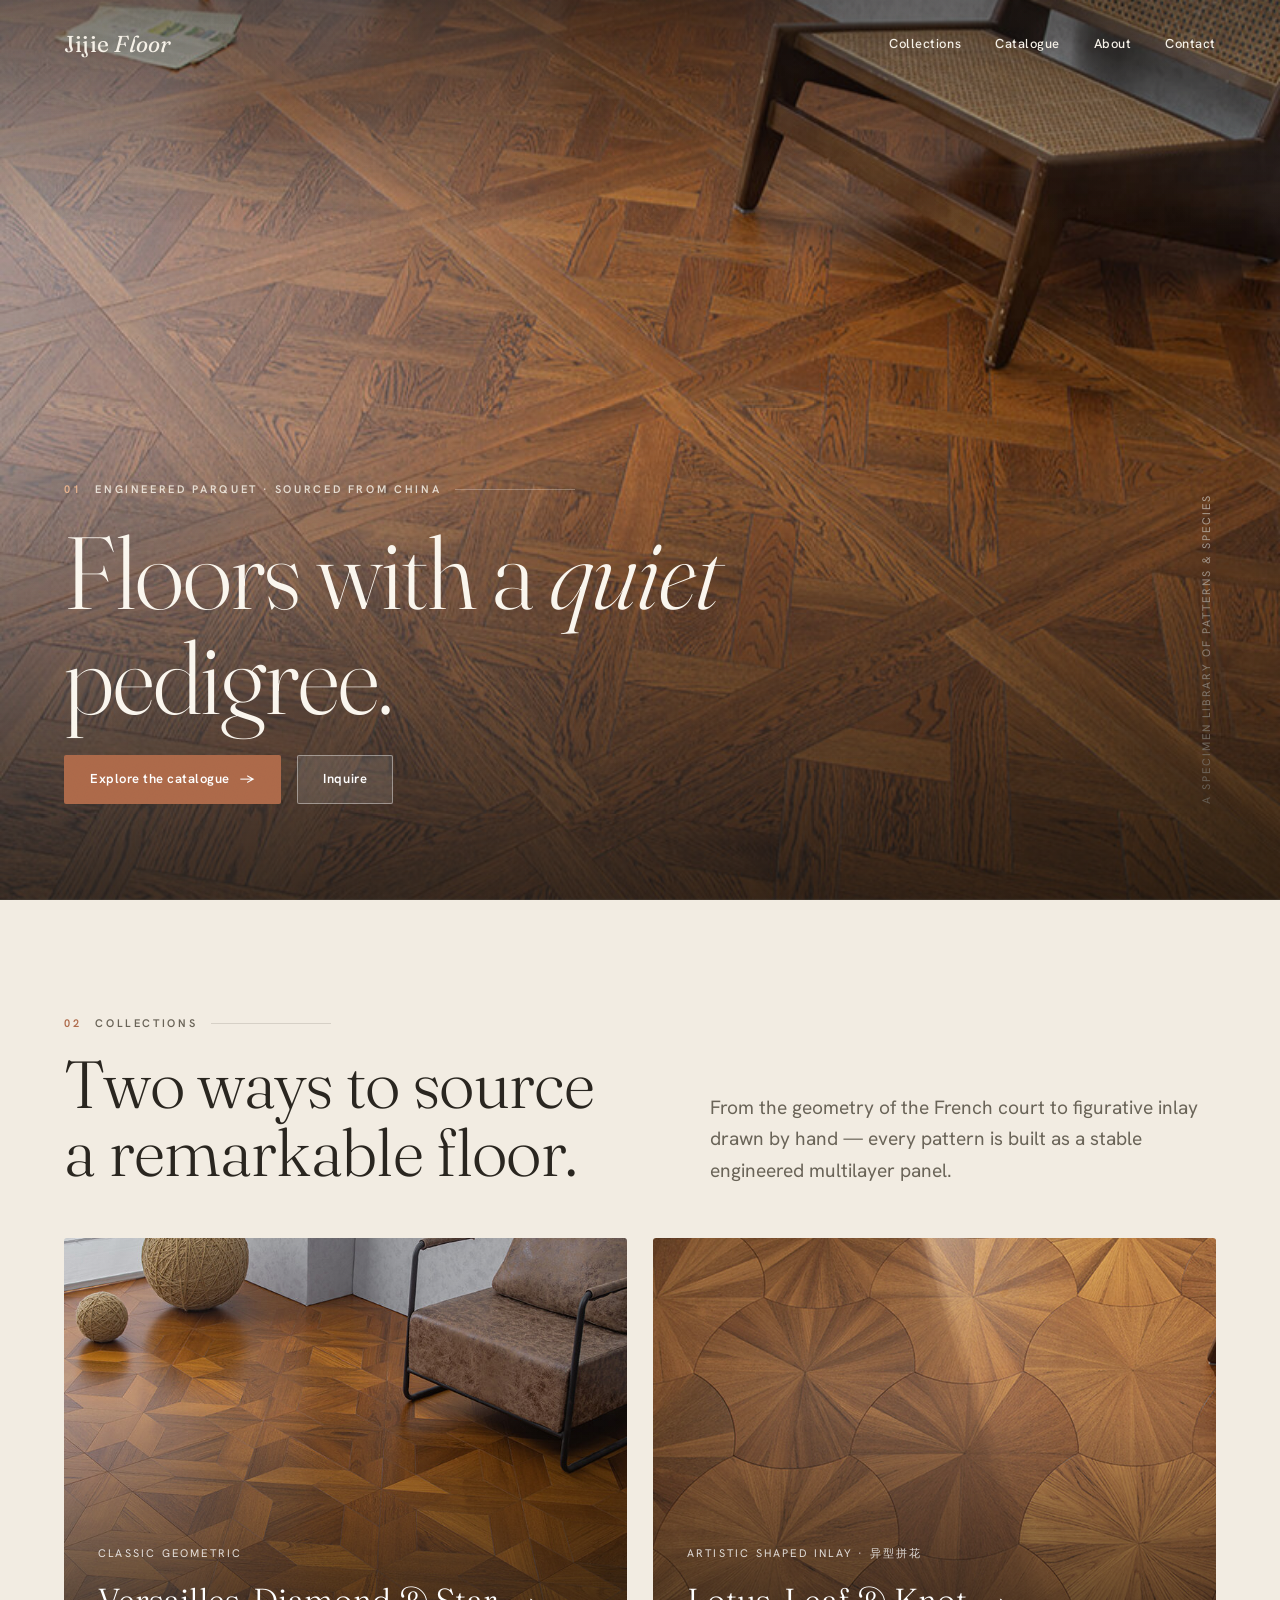
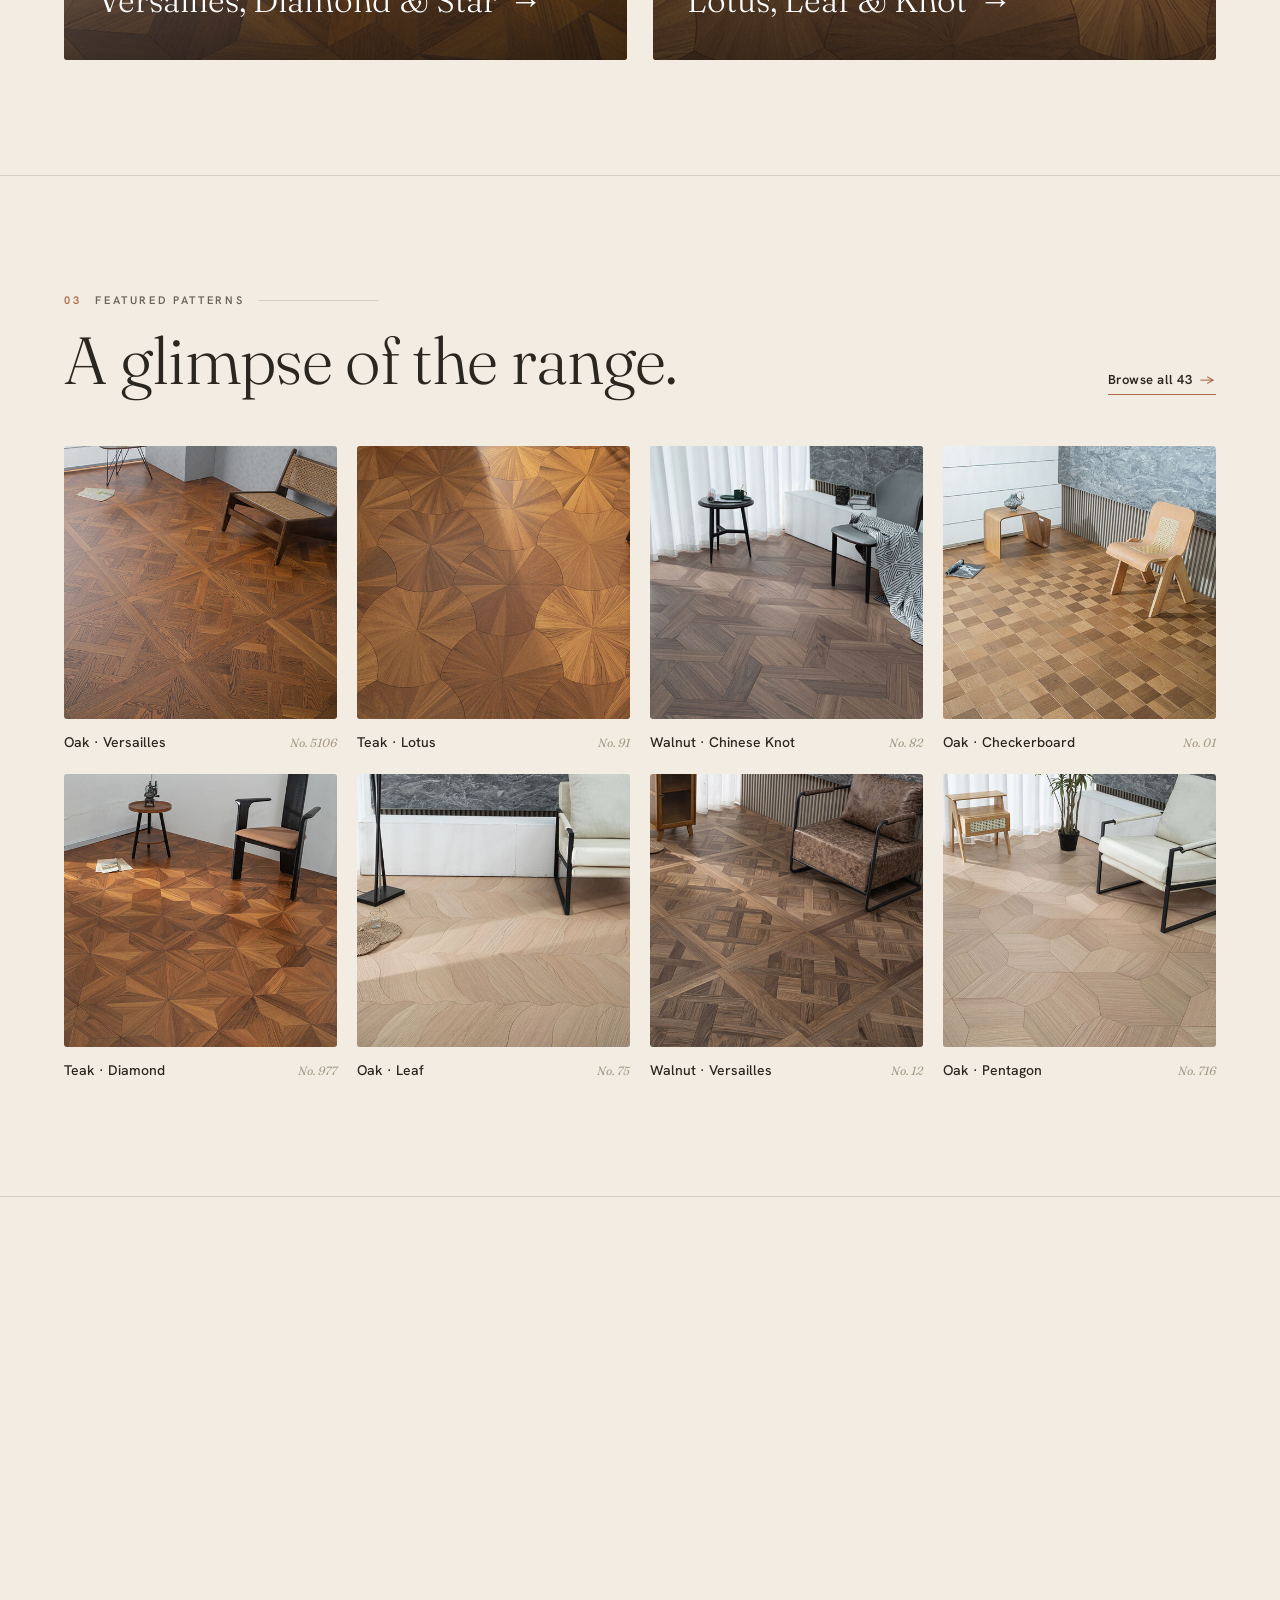
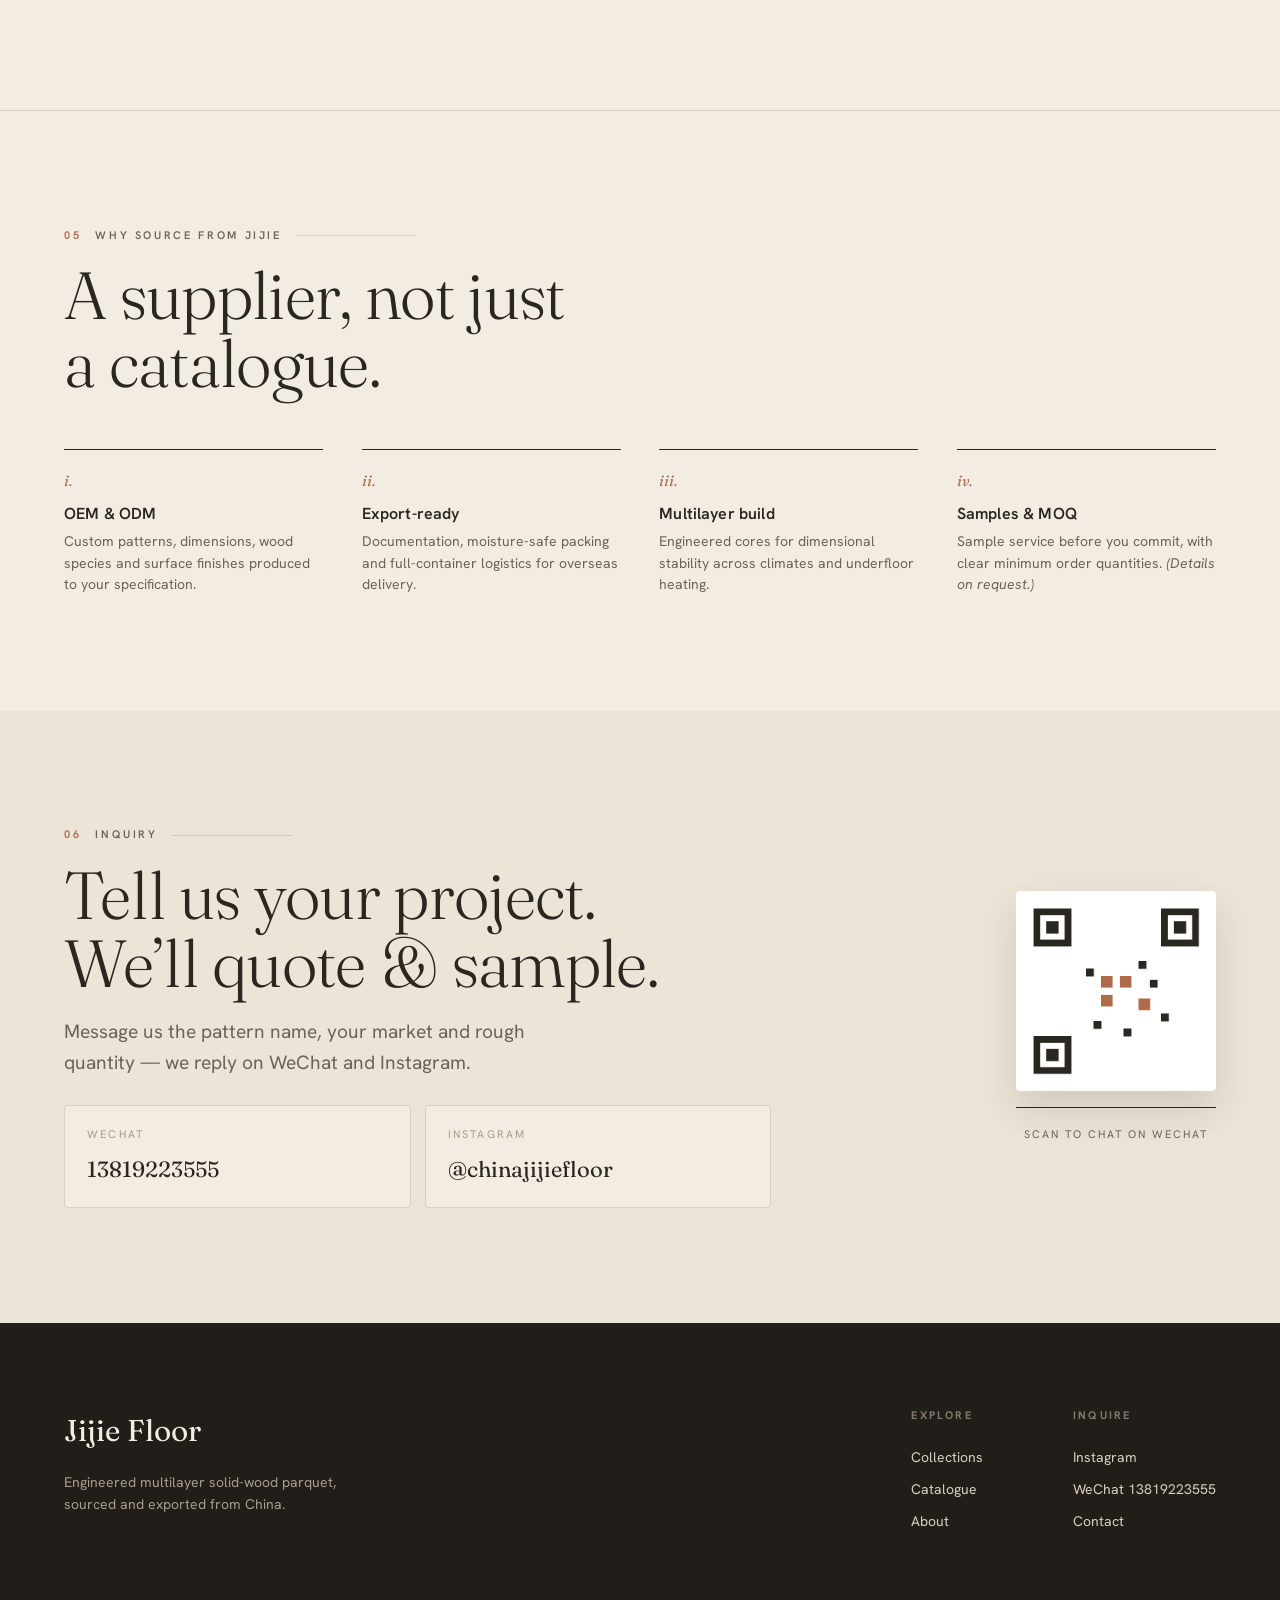
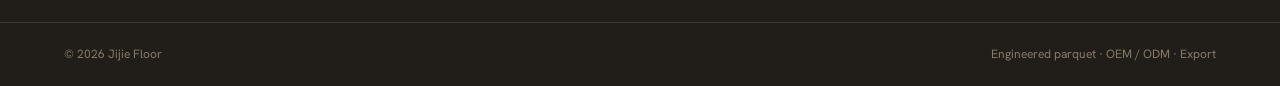
==== index.html @ 0fb3afa1 "Build Jijie Floor catalogue website Static multi-page site (Home, Collections, Catalogue, About, Con" ====
<!DOCTYPE html>
<html lang="en">
<head>
<meta charset="UTF-8">
<meta name="viewport" content="width=device-width, initial-scale=1">
<title>Jijie Floor — Engineered Parquet Flooring, Sourced from China</title>
<meta name="description" content="Jijie Floor supplies engineered multilayer solid-wood parquet flooring — Versailles, Princess Anne, Lotus, Chinese Knot and more — to importers, distributors and the design trade worldwide.">
<link rel="preconnect" href="https://fonts.googleapis.com">
<link rel="preconnect" href="https://fonts.gstatic.com" crossorigin>
<link href="https://fonts.googleapis.com/css2?family=Fraunces:ital,opsz,wght@0,9..144,300;0,9..144,400;0,9..144,500;1,9..144,300;1,9..144,400&family=Hanken+Grotesk:wght@300;400;500;600&display=swap" rel="stylesheet">
<link rel="stylesheet" href="assets/css/styles.css">
</head>
<body class="home">

<header class="site-head over-hero">
  <a class="wordmark" href="index.html">Jijie <b>Floor</b></a>
  <nav class="nav" aria-label="Primary">
    <a href="collections.html">Collections</a>
    <a href="catalogue.html">Catalogue</a>
    <a href="about.html">About</a>
    <a href="contact.html">Contact</a>
  </nav>
  <button class="nav-toggle" aria-label="Toggle menu"><span></span><span></span><span></span></button>
</header>

<!-- HERO -->
<section class="hero">
  <div class="hero__bg" style="background-image:url('assets/img/detail/oak-versailles-5106.jpg')"></div>
  <div class="hero__inner stagger">
    <p class="eyebrow"><span class="idx">01</span> Engineered Parquet · Sourced from China</p>
    <h1 class="d1">Floors with a&nbsp;<em>quiet</em> pedigree.</h1>
    <div class="hero__actions">
      <a class="btn" href="catalogue.html">Explore the catalogue <span class="arr">→</span></a>
      <a class="btn btn--light" href="contact.html">Inquire</a>
    </div>
  </div>
  <div class="hero__meta">A specimen library of patterns &amp; species</div>
</section>

<!-- 02 COLLECTIONS -->
<section class="section container" id="collections">
  <div class="section-head reveal">
    <div>
      <p class="eyebrow"><span class="idx">02</span> Collections</p>
      <h2 class="title d2">Two ways to source<br>a remarkable floor.</h2>
    </div>
    <p class="big lede">From the geometry of the French court to figurative inlay drawn by hand — every pattern is built as a stable engineered multilayer panel.</p>
  </div>
  <div class="tiles reveal">
    <a class="tile" href="catalogue.html#collection=geometric">
      <img src="assets/img/detail/teak-octagon-star-66.jpg" alt="Classic geometric parquet">
      <div class="tile__body">
        <span class="k">Classic Geometric</span>
        <span class="t">Versailles, Diamond &amp; Star <span class="arr">→</span></span>
      </div>
    </a>
    <a class="tile" href="catalogue.html#collection=artistic">
      <img src="assets/img/detail/teak-lotus-91.jpg" alt="Artistic shaped inlay parquet">
      <div class="tile__body">
        <span class="k">Artistic Shaped Inlay · 异型拼花</span>
        <span class="t">Lotus, Leaf &amp; Knot <span class="arr">→</span></span>
      </div>
    </a>
  </div>
</section>

<!-- 03 FEATURED -->
<section class="section section--line container">
  <div class="section-head reveal">
    <div>
      <p class="eyebrow"><span class="idx">03</span> Featured patterns</p>
      <h2 class="title d2">A glimpse of the range.</h2>
    </div>
    <a class="link-arrow" href="catalogue.html">Browse all 43 <span class="arr">→</span></a>
  </div>
  <div class="fgrid reveal">
    <a class="fcard" href="catalogue.html#p=oak-versailles-5106"><div class="fcard__img"><img loading="lazy" src="assets/img/grid/oak-versailles-5106.jpg" alt="Oak Versailles parquet"></div><div class="fcard__cap"><span class="n">Oak · Versailles</span><span class="c">No. 5106</span></div></a>
    <a class="fcard" href="catalogue.html#p=teak-lotus-91"><div class="fcard__img"><img loading="lazy" src="assets/img/grid/teak-lotus-91.jpg" alt="Teak Lotus parquet"></div><div class="fcard__cap"><span class="n">Teak · Lotus</span><span class="c">No. 91</span></div></a>
    <a class="fcard" href="catalogue.html#p=black-walnut-chinese-knot-82"><div class="fcard__img"><img loading="lazy" src="assets/img/grid/black-walnut-chinese-knot-82.jpg" alt="Black Walnut Chinese Knot parquet"></div><div class="fcard__cap"><span class="n">Walnut · Chinese Knot</span><span class="c">No. 82</span></div></a>
    <a class="fcard" href="catalogue.html#p=oak-checkerboard-01"><div class="fcard__img"><img loading="lazy" src="assets/img/grid/oak-checkerboard-01.jpg" alt="Oak Checkerboard parquet"></div><div class="fcard__cap"><span class="n">Oak · Checkerboard</span><span class="c">No. 01</span></div></a>
    <a class="fcard" href="catalogue.html#p=teak-diamond-977"><div class="fcard__img"><img loading="lazy" src="assets/img/grid/teak-diamond-977.jpg" alt="Teak Diamond parquet"></div><div class="fcard__cap"><span class="n">Teak · Diamond</span><span class="c">No. 977</span></div></a>
    <a class="fcard" href="catalogue.html#p=oak-leaf-75"><div class="fcard__img"><img loading="lazy" src="assets/img/grid/oak-leaf-75.jpg" alt="Oak Leaf parquet"></div><div class="fcard__cap"><span class="n">Oak · Leaf</span><span class="c">No. 75</span></div></a>
    <a class="fcard" href="catalogue.html#p=black-walnut-versailles-12"><div class="fcard__img"><img loading="lazy" src="assets/img/grid/black-walnut-versailles-12.jpg" alt="Black Walnut Versailles parquet"></div><div class="fcard__cap"><span class="n">Walnut · Versailles</span><span class="c">No. 12</span></div></a>
    <a class="fcard" href="catalogue.html#p=oak-pentagon-716"><div class="fcard__img"><img loading="lazy" src="assets/img/grid/oak-pentagon-716.jpg" alt="Oak Pentagon parquet"></div><div class="fcard__cap"><span class="n">Oak · Pentagon</span><span class="c">No. 716</span></div></a>
  </div>
</section>

<!-- 04 BY SPECIES -->
<section class="section section--line container">
  <div class="section-head reveal">
    <div>
      <p class="eyebrow"><span class="idx">04</span> By species</p>
      <h2 class="title d2">Choose the timber first.</h2>
    </div>
    <p class="big lede">Seven hardwoods across both collections. Jump straight to a species in the catalogue.</p>
  </div>
  <div class="chips reveal">
    <a class="chip" href="catalogue.html#species=Oak">Oak</a>
    <a class="chip" href="catalogue.html#species=Teak">Teak</a>
    <a class="chip" href="catalogue.html#species=Black Walnut">Black Walnut</a>
    <a class="chip" href="catalogue.html#species=Ash">Ash</a>
    <a class="chip" href="catalogue.html#species=Wenge">Wenge</a>
    <a class="chip" href="catalogue.html#species=Rosewood">Rosewood</a>
    <a class="chip" href="catalogue.html#species=Birch">Birch</a>
  </div>
</section>

<!-- 05 WHY SOURCE -->
<!-- PLACEHOLDER: confirm/replace capability copy with real facts (MOQ, certifications, lead times). -->
<section class="section section--line container">
  <div class="section-head reveal">
    <div>
      <p class="eyebrow"><span class="idx">05</span> Why source from Jijie</p>
      <h2 class="title d2">A supplier, not just<br>a catalogue.</h2>
    </div>
  </div>
  <div class="caps reveal">
    <div class="cap"><span class="no">i.</span><h3>OEM &amp; ODM</h3><p>Custom patterns, dimensions, wood species and surface finishes produced to your specification.</p></div>
    <div class="cap"><span class="no">ii.</span><h3>Export-ready</h3><p>Documentation, moisture-safe packing and full-container logistics for overseas delivery.</p></div>
    <div class="cap"><span class="no">iii.</span><h3>Multilayer build</h3><p>Engineered cores for dimensional stability across climates and underfloor heating.</p></div>
    <div class="cap"><span class="no">iv.</span><h3>Samples &amp; MOQ</h3><p>Sample service before you commit, with clear minimum order quantities. <em>(Details on request.)</em></p></div>
  </div>
</section>

<!-- 06 INQUIRY -->
<section class="section inquiry">
  <div class="container inq-grid reveal">
    <div>
      <p class="eyebrow"><span class="idx">06</span> Inquiry</p>
      <h2 class="title d2" style="margin-top:18px">Tell us your project.<br>We&rsquo;ll quote &amp; sample.</h2>
      <p class="big lede" style="margin-top:18px">Message us the pattern name, your market and rough quantity — we reply on WeChat and Instagram.</p>
      <div class="inq-contacts">
        <div class="contact-card"><div class="k">WeChat</div><div class="v">13819223555</div></div>
        <a class="contact-card" href="https://instagram.com/chinajijiefloor" target="_blank" rel="noopener"><div class="k">Instagram</div><div class="v">@chinajijiefloor</div></a>
      </div>
    </div>
    <div class="qr-wrap">
      <!-- PLACEHOLDER: replace assets/img/qr-wechat.png with the real WeChat QR code -->
      <img src="assets/img/qr-wechat.png" alt="WeChat QR code">
      <div class="cap">Scan to chat on WeChat</div>
    </div>
  </div>
</section>

<footer class="foot">
  <div class="container foot__top">
    <div class="foot__brand">
      <div class="wordmark">Jijie Floor</div>
      <p>Engineered multilayer solid-wood parquet, sourced and exported from China.</p>
    </div>
    <div class="foot__cols">
      <div class="foot__col">
        <h4>Explore</h4>
        <a href="collections.html">Collections</a>
        <a href="catalogue.html">Catalogue</a>
        <a href="about.html">About</a>
      </div>
      <div class="foot__col">
        <h4>Inquire</h4>
        <a href="https://instagram.com/chinajijiefloor" target="_blank" rel="noopener">Instagram</a>
        <span>WeChat 13819223555</span>
        <a href="contact.html">Contact</a>
      </div>
    </div>
  </div>
  <div class="container foot__bar">
    <span>© <span data-year>2026</span> Jijie Floor</span>
    <span>Engineered parquet · OEM / ODM · Export</span>
  </div>
</footer>

<script src="assets/js/site.js"></script>
</body>
</html>
---- assets/css/styles.css ----
/* =========================================================
   Jijie Floor — Warm Minimal, editorial bones
   Fraunces (display) + Hanken Grotesk (text), clay accent
   ========================================================= */

:root{
  --paper:#F2ECE2;
  --paper-2:#ECE4D7;
  --paper-3:#E6DDCC;
  --ink:#2A2620;
  --ink-soft:#6A6458;
  --ink-faint:#A99C8A;
  --clay:#AE6A4A;
  --clay-deep:#8F5236;
  --espresso:#211E19;
  --line:rgba(42,38,32,.14);
  --line-soft:rgba(42,38,32,.08);

  --serif:'Fraunces',Georgia,serif;
  --sans:'Hanken Grotesk',system-ui,sans-serif;

  --gutter:clamp(20px,5vw,72px);
  --maxw:1280px;
  --ease:cubic-bezier(.22,.61,.36,1);
}

*,*::before,*::after{box-sizing:border-box;margin:0;padding:0}
html{-webkit-text-size-adjust:100%;scroll-behavior:smooth}
body{
  font-family:var(--sans);
  font-weight:400;
  color:var(--ink);
  background:var(--paper);
  line-height:1.6;
  -webkit-font-smoothing:antialiased;
  text-rendering:optimizeLegibility;
  overflow-x:hidden;
}
/* subtle paper grain */
body::before{
  content:"";position:fixed;inset:0;z-index:9999;pointer-events:none;opacity:.035;
  background-image:url("data:image/svg+xml,%3Csvg xmlns='http://www.w3.org/2000/svg' width='160' height='160'%3E%3Cfilter id='n'%3E%3CfeTurbulence type='fractalNoise' baseFrequency='.9' numOctaves='2' stitchTiles='stitch'/%3E%3C/filter%3E%3Crect width='100%25' height='100%25' filter='url(%23n)'/%3E%3C/svg%3E");
  mix-blend-mode:multiply;
}
img{display:block;max-width:100%}
a{color:inherit;text-decoration:none}
button{font:inherit;color:inherit;background:none;border:none;cursor:pointer}

/* ---------- Layout helpers ---------- */
.container{max-width:var(--maxw);margin:0 auto;padding-inline:var(--gutter)}
.section{padding-block:clamp(56px,9vw,128px)}
.section--line{border-top:1px solid var(--line)}
.lede{max-width:46ch}

.eyebrow{
  font-size:11px;font-weight:600;letter-spacing:.24em;text-transform:uppercase;
  color:var(--ink-soft);display:flex;align-items:center;gap:14px;
}
.eyebrow .idx{color:var(--clay)}
.eyebrow::after{content:"";flex:1;height:1px;background:var(--line);max-width:120px}
.section-head{display:flex;flex-wrap:wrap;justify-content:space-between;align-items:flex-end;gap:24px;margin-bottom:clamp(28px,4vw,56px)}
.section-head .title{margin-top:18px}

/* ---------- Type ---------- */
.title,h1,h2,h3{font-family:var(--serif);font-weight:300;line-height:1.02;letter-spacing:-.01em}
.d1{font-size:clamp(44px,8vw,104px)}
.d2{font-size:clamp(34px,5.2vw,68px)}
.d3{font-size:clamp(26px,3.4vw,40px)}
.title em,h1 em,h2 em{font-style:italic;font-weight:300}
.muted{color:var(--ink-soft)}
.serif{font-family:var(--serif)}
p.big{font-size:clamp(17px,1.5vw,20px);color:var(--ink-soft);line-height:1.65}

/* ---------- Buttons ---------- */
.btn{
  display:inline-flex;align-items:center;gap:10px;
  font-size:13px;font-weight:600;letter-spacing:.04em;
  padding:14px 26px;border-radius:2px;transition:.35s var(--ease);
  background:var(--clay);color:#fff;
}
.btn:hover{background:var(--clay-deep)}
.btn .arr{transition:transform .35s var(--ease)}
.btn:hover .arr{transform:translateX(4px)}
.btn--ghost{background:transparent;color:var(--ink);box-shadow:inset 0 0 0 1px var(--line)}
.btn--ghost:hover{background:var(--ink);color:var(--paper);box-shadow:none}
.btn--light{background:rgba(255,255,255,.12);backdrop-filter:blur(6px);color:#fff;box-shadow:inset 0 0 0 1px rgba(255,255,255,.4)}
.btn--light:hover{background:#fff;color:var(--ink)}
.link-arrow{font-weight:600;font-size:13px;letter-spacing:.04em;display:inline-flex;gap:8px;align-items:center;color:var(--ink);border-bottom:1px solid var(--clay);padding-bottom:3px;transition:.3s}
.link-arrow .arr{color:var(--clay);transition:transform .3s var(--ease)}
.link-arrow:hover .arr{transform:translateX(4px)}

/* ---------- Header ---------- */
.site-head{
  position:absolute;top:0;left:0;right:0;z-index:50;
  display:flex;align-items:center;justify-content:space-between;
  padding:26px var(--gutter);
}
.site-head .wordmark{font-family:var(--serif);font-size:23px;font-weight:400;letter-spacing:.01em}
.site-head .wordmark b{font-style:italic;font-weight:400}
.nav{display:flex;gap:34px;align-items:center}
.nav a{font-size:13px;font-weight:500;letter-spacing:.04em;position:relative;padding:4px 0;color:inherit}
.nav a::after{content:"";position:absolute;left:0;right:100%;bottom:0;height:1px;background:currentColor;transition:right .35s var(--ease)}
.nav a:hover::after,.nav a.active::after{right:0}
.nav-toggle{display:none;width:30px;height:18px;position:relative}
.nav-toggle span{position:absolute;left:0;right:0;height:1.5px;background:currentColor;transition:.3s}
.nav-toggle span:nth-child(1){top:0}
.nav-toggle span:nth-child(2){top:8px}
.nav-toggle span:nth-child(3){top:16px}

/* over-hero (home) = light text */
.site-head.over-hero{color:#F7F2E9}
.site-head.over-hero .nav a{color:#F7F2E9}
/* solid (inner pages) */
.site-head.solid{position:sticky;background:rgba(242,236,226,.86);backdrop-filter:blur(10px);border-bottom:1px solid var(--line);color:var(--ink)}

body.menu-open{overflow:hidden}

/* ---------- Hero ---------- */
.hero{position:relative;min-height:100svh;display:flex;align-items:flex-end;color:#F7F2E9;overflow:hidden}
.hero__bg{position:absolute;inset:0;background-size:cover;background-position:center;transform:scale(1.06);animation:heroZoom 14s var(--ease) forwards}
@keyframes heroZoom{to{transform:scale(1)}}
.hero::after{content:"";position:absolute;inset:0;background:
  linear-gradient(180deg,rgba(20,16,12,.42) 0%,rgba(20,16,12,0) 26%),
  linear-gradient(0deg,rgba(20,16,12,.72) 0%,rgba(20,16,12,.06) 52%)}
.hero__inner{position:relative;z-index:2;width:100%;max-width:var(--maxw);margin:0 auto;padding:0 var(--gutter) clamp(56px,8vw,96px)}
.hero .eyebrow{color:rgba(247,242,233,.85)}
.hero .eyebrow::after{background:rgba(247,242,233,.3)}
.hero .eyebrow .idx{color:#E8B48F}
.hero h1{margin:22px 0 26px;max-width:14ch;color:#FBF7EF}
.hero__actions{display:flex;gap:16px;flex-wrap:wrap}
.hero__meta{position:absolute;right:var(--gutter);bottom:clamp(56px,8vw,96px);text-align:right;font-size:11px;letter-spacing:.18em;text-transform:uppercase;color:rgba(247,242,233,.7);writing-mode:vertical-rl;transform:rotate(180deg)}
@media(max-width:760px){.hero__meta{display:none}}

/* ---------- Collection tiles ---------- */
.tiles{display:grid;grid-template-columns:1fr 1fr;gap:clamp(14px,2vw,26px)}
.tile{position:relative;display:block;overflow:hidden;border-radius:3px;aspect-ratio:4/3;color:#fff;isolation:isolate}
.tile img{position:absolute;inset:0;width:100%;height:100%;object-fit:cover;transition:transform 1s var(--ease)}
.tile::after{content:"";position:absolute;inset:0;background:linear-gradient(0deg,rgba(20,16,12,.66),rgba(20,16,12,.05) 60%);z-index:1}
.tile:hover img{transform:scale(1.05)}
.tile__body{position:absolute;z-index:2;left:0;bottom:0;padding:clamp(20px,3vw,34px)}
.tile__body .k{font-size:11px;letter-spacing:.2em;text-transform:uppercase;opacity:.82}
.tile__body .t{font-family:var(--serif);font-weight:300;font-size:clamp(24px,2.6vw,34px);margin-top:8px;display:flex;align-items:center;gap:12px}
.tile__body .arr{transition:transform .4s var(--ease)}
.tile:hover .arr{transform:translateX(6px)}
@media(max-width:720px){.tiles{grid-template-columns:1fr}}

/* ---------- Featured grid ---------- */
.fgrid{display:grid;grid-template-columns:repeat(4,1fr);gap:clamp(12px,1.6vw,20px)}
.fcard{display:block;position:relative}
.fcard__img{aspect-ratio:1;overflow:hidden;border-radius:3px;background:var(--paper-3)}
.fcard__img img{width:100%;height:100%;object-fit:cover;transition:transform .8s var(--ease)}
.fcard:hover .fcard__img img{transform:scale(1.06)}
.fcard__cap{display:flex;justify-content:space-between;align-items:baseline;margin-top:12px;gap:10px}
.fcard__cap .n{font-size:14px;font-weight:500}
.fcard__cap .c{font-size:12px;color:var(--ink-faint);font-family:var(--serif);font-style:italic}
@media(max-width:900px){.fgrid{grid-template-columns:repeat(2,1fr)}}

/* ---------- Species chips ---------- */
.chips{display:flex;flex-wrap:wrap;gap:12px}
.chip{
  font-size:13px;font-weight:500;letter-spacing:.02em;
  padding:10px 20px;border-radius:40px;box-shadow:inset 0 0 0 1px var(--line);
  color:var(--ink);transition:.3s var(--ease);background:transparent;
}
.chip:hover{background:var(--ink);color:var(--paper);box-shadow:none}
.chip.is-active{background:var(--clay);color:#fff;box-shadow:none}

/* ---------- Capabilities ---------- */
.caps{display:grid;grid-template-columns:repeat(4,1fr);gap:clamp(20px,3vw,44px)}
.cap{border-top:1px solid var(--ink);padding-top:18px}
.cap .no{font-family:var(--serif);font-style:italic;color:var(--clay);font-size:15px}
.cap h3{font-family:var(--sans);font-weight:600;font-size:16px;letter-spacing:.01em;margin:10px 0 8px;line-height:1.2}
.cap p{font-size:14px;color:var(--ink-soft);line-height:1.55}
@media(max-width:900px){.caps{grid-template-columns:1fr 1fr;gap:28px}}
@media(max-width:520px){.caps{grid-template-columns:1fr}}

/* ---------- Inquiry block ---------- */
.inquiry{background:var(--paper-2)}
.inq-grid{display:grid;grid-template-columns:1.3fr .7fr;gap:clamp(28px,5vw,72px);align-items:center}
.inq-contacts{display:flex;gap:14px;flex-wrap:wrap;margin-top:26px}
.contact-card{flex:1;min-width:180px;border:1px solid var(--line);border-radius:4px;padding:20px 22px;background:var(--paper);transition:.3s}
.contact-card:hover{border-color:var(--clay)}
.contact-card .k{font-size:11px;letter-spacing:.2em;text-transform:uppercase;color:var(--ink-faint)}
.contact-card .v{font-family:var(--serif);font-size:22px;margin-top:8px;word-break:break-word}
.qr-wrap{justify-self:end;text-align:center}
.qr-wrap img{width:200px;height:200px;border:10px solid #fff;box-shadow:0 18px 40px rgba(42,38,32,.14);border-radius:4px}
.qr-wrap .cap{font-size:11px;letter-spacing:.18em;text-transform:uppercase;color:var(--ink-soft);margin-top:16px}
@media(max-width:820px){.inq-grid{grid-template-columns:1fr}.qr-wrap{justify-self:start}}

/* ---------- Footer ---------- */
.foot{background:var(--espresso);color:#D9CFBE}
.foot__top{display:flex;flex-wrap:wrap;justify-content:space-between;gap:40px;padding-block:clamp(48px,7vw,84px)}
.foot__brand .wordmark{font-family:var(--serif);font-size:30px;color:#F2ECE2}
.foot__brand p{max-width:34ch;color:#A99C8A;margin-top:16px;font-size:14px}
.foot__cols{display:flex;gap:clamp(40px,7vw,96px)}
.foot__col h4{font-size:11px;letter-spacing:.2em;text-transform:uppercase;color:#86796A;margin-bottom:16px}
.foot__col a,.foot__col span{display:block;font-size:14px;color:#D9CFBE;padding:5px 0;transition:.25s}
.foot__col a:hover{color:#fff}
.foot__bar{border-top:1px solid rgba(255,255,255,.1);padding-block:22px;display:flex;justify-content:space-between;flex-wrap:wrap;gap:10px;font-size:12px;color:#86796A}

/* ---------- Page header (inner) ---------- */
.page-head{padding-block:clamp(48px,8vw,104px) clamp(28px,4vw,52px)}
.page-head h1{margin-top:18px}
.page-head .lede{margin-top:22px}

/* ---------- Collections page ---------- */
.coll{display:grid;grid-template-columns:1fr 1fr;gap:clamp(28px,5vw,72px);align-items:center;padding-block:clamp(40px,6vw,80px)}
.coll:nth-child(even) .coll__media{order:2}
.coll__media{position:relative;aspect-ratio:5/4;border-radius:3px;overflow:hidden;background:var(--paper-3)}
.coll__media img{width:100%;height:100%;object-fit:cover}
.coll__media .tagno{position:absolute;top:18px;left:18px;font-family:var(--serif);font-style:italic;font-size:60px;color:rgba(255,255,255,.9);line-height:1}
.coll__body .families{display:flex;flex-wrap:wrap;gap:8px;margin:22px 0 28px}
.coll__body .families span{font-size:12px;color:var(--ink-soft);padding:6px 14px;box-shadow:inset 0 0 0 1px var(--line);border-radius:40px}
@media(max-width:820px){.coll{grid-template-columns:1fr;gap:24px}.coll:nth-child(even) .coll__media{order:0}}

/* ---------- Catalogue ---------- */
.filters{position:sticky;top:0;z-index:30;background:rgba(242,236,226,.92);backdrop-filter:blur(10px);border-bottom:1px solid var(--line);padding-block:18px}
.filter-row{display:flex;gap:10px;align-items:center;flex-wrap:wrap;padding-block:6px}
.filter-row .leg{font-size:11px;letter-spacing:.18em;text-transform:uppercase;color:var(--ink-faint);width:74px;flex:none}
.fbtn{font-size:12.5px;font-weight:500;padding:7px 15px;border-radius:40px;box-shadow:inset 0 0 0 1px var(--line);color:var(--ink-soft);transition:.25s var(--ease);white-space:nowrap}
.fbtn:hover{color:var(--ink);box-shadow:inset 0 0 0 1px var(--ink)}
.fbtn.is-active{background:var(--ink);color:var(--paper);box-shadow:none}
.fbtn.is-active[data-group="collection"]{background:var(--clay)}
.cat-meta{display:flex;justify-content:space-between;align-items:center;gap:16px;flex-wrap:wrap;padding-block:26px 22px}
.cat-meta .count{font-size:13px;color:var(--ink-soft)}
.cat-meta .count b{color:var(--ink);font-weight:600}
.clearbtn{font-size:12px;letter-spacing:.04em;color:var(--clay);border-bottom:1px solid transparent}
.clearbtn:hover{border-color:var(--clay)}

.catgrid{display:grid;grid-template-columns:repeat(4,1fr);gap:clamp(12px,1.6vw,22px);padding-bottom:clamp(56px,8vw,110px)}
@media(max-width:980px){.catgrid{grid-template-columns:repeat(3,1fr)}}
@media(max-width:680px){.catgrid{grid-template-columns:repeat(2,1fr)}}
.pcard{display:block;text-align:left;width:100%}
.pcard__img{position:relative;aspect-ratio:1;overflow:hidden;border-radius:3px;background:var(--paper-3)}
.pcard__img img{width:100%;height:100%;object-fit:cover;transition:transform .8s var(--ease)}
.pcard:hover .pcard__img img{transform:scale(1.07)}
.pcard__img::after{content:"View";position:absolute;inset:0;display:flex;align-items:center;justify-content:center;
  background:rgba(33,30,25,.34);color:#fff;font-size:12px;letter-spacing:.18em;text-transform:uppercase;
  opacity:0;transition:.35s var(--ease)}
.pcard:hover .pcard__img::after{opacity:1}
.pcard__cap{display:flex;justify-content:space-between;align-items:baseline;margin-top:12px;gap:8px}
.pcard__cap .n{font-size:13.5px;font-weight:500}
.pcard__cap .c{font-size:12px;color:var(--ink-faint);font-family:var(--serif);font-style:italic}
.pcard__sp{font-size:11px;color:var(--ink-faint);letter-spacing:.12em;text-transform:uppercase;margin-top:3px}
.no-results{padding:60px 0;text-align:center;color:var(--ink-soft)}

/* ---------- Lightbox ---------- */
.lb{position:fixed;inset:0;z-index:200;display:none;align-items:center;justify-content:center;padding:clamp(16px,4vw,52px)}
.lb.open{display:flex}
.lb__scrim{position:absolute;inset:0;background:rgba(24,20,16,.78);backdrop-filter:blur(4px);animation:fade .4s var(--ease)}
@keyframes fade{from{opacity:0}}
.lb__panel{position:relative;z-index:2;display:grid;grid-template-columns:1.1fr .9fr;max-width:1040px;width:100%;max-height:88vh;
  background:var(--paper);border-radius:4px;overflow:hidden;box-shadow:0 40px 100px rgba(0,0,0,.5);animation:pop .5s var(--ease)}
@keyframes pop{from{opacity:0;transform:translateY(16px) scale(.98)}}
.lb__img{background:var(--paper-3)}
.lb__img img{width:100%;height:100%;object-fit:cover;min-height:340px;max-height:88vh}
.lb__info{padding:clamp(26px,3.4vw,48px);display:flex;flex-direction:column}
.lb__info .eyebrow{margin-bottom:auto}
.lb__info h2{margin:18px 0 6px}
.lb__code{font-family:var(--serif);font-style:italic;color:var(--clay);font-size:18px}
.lb__specs{margin:26px 0;border-top:1px solid var(--line)}
.lb__specs div{display:flex;justify-content:space-between;padding:13px 0;border-bottom:1px solid var(--line);font-size:14px}
.lb__specs .k{color:var(--ink-soft)}
.lb__specs .v{font-weight:500}
.lb__cta{display:flex;gap:12px;flex-wrap:wrap}
.lb__close{position:absolute;top:14px;right:14px;z-index:5;width:42px;height:42px;border-radius:50%;
  background:rgba(255,255,255,.9);display:flex;align-items:center;justify-content:center;font-size:20px;transition:.25s;box-shadow:0 4px 14px rgba(0,0,0,.18)}
.lb__close:hover{background:#fff;transform:rotate(90deg)}
.lb__nav{position:absolute;z-index:5;top:50%;transform:translateY(-50%);width:46px;height:46px;border-radius:50%;
  background:rgba(255,255,255,.85);display:flex;align-items:center;justify-content:center;font-size:18px;transition:.25s}
.lb__nav:hover{background:#fff}
.lb__nav.prev{left:-23px}.lb__nav.next{right:-23px}
@media(max-width:820px){
  .lb__panel{grid-template-columns:1fr;max-height:90vh;overflow-y:auto}
  .lb__img img{max-height:46vh}
  .lb__nav.prev{left:8px}.lb__nav.next{right:8px}
}

/* ---------- Reveal animation ---------- */
.reveal{opacity:0;transform:translateY(26px);transition:opacity .9s var(--ease),transform .9s var(--ease)}
.reveal.in{opacity:1;transform:none}
.stagger>*{opacity:0;transform:translateY(20px);animation:rise .8s var(--ease) forwards}
.stagger>*:nth-child(1){animation-delay:.05s}
.stagger>*:nth-child(2){animation-delay:.15s}
.stagger>*:nth-child(3){animation-delay:.25s}
.stagger>*:nth-child(4){animation-delay:.35s}
@keyframes rise{to{opacity:1;transform:none}}
@media(prefers-reduced-motion:reduce){
  *{animation:none!important;transition:none!important}
  .reveal{opacity:1;transform:none}
}

/* ---------- Mobile nav ---------- */
@media(max-width:840px){
  .nav-toggle{display:block}
  .nav{
    position:fixed;inset:0;z-index:60;flex-direction:column;justify-content:center;gap:30px;
    background:var(--paper);color:var(--ink);transform:translateX(100%);transition:transform .5s var(--ease);
  }
  .nav a{font-size:24px;font-family:var(--serif);font-weight:300;color:var(--ink)}
  .nav a::after{display:none}
  body.menu-open .nav{transform:none}
  .site-head.over-hero .nav a{color:var(--ink)}
}
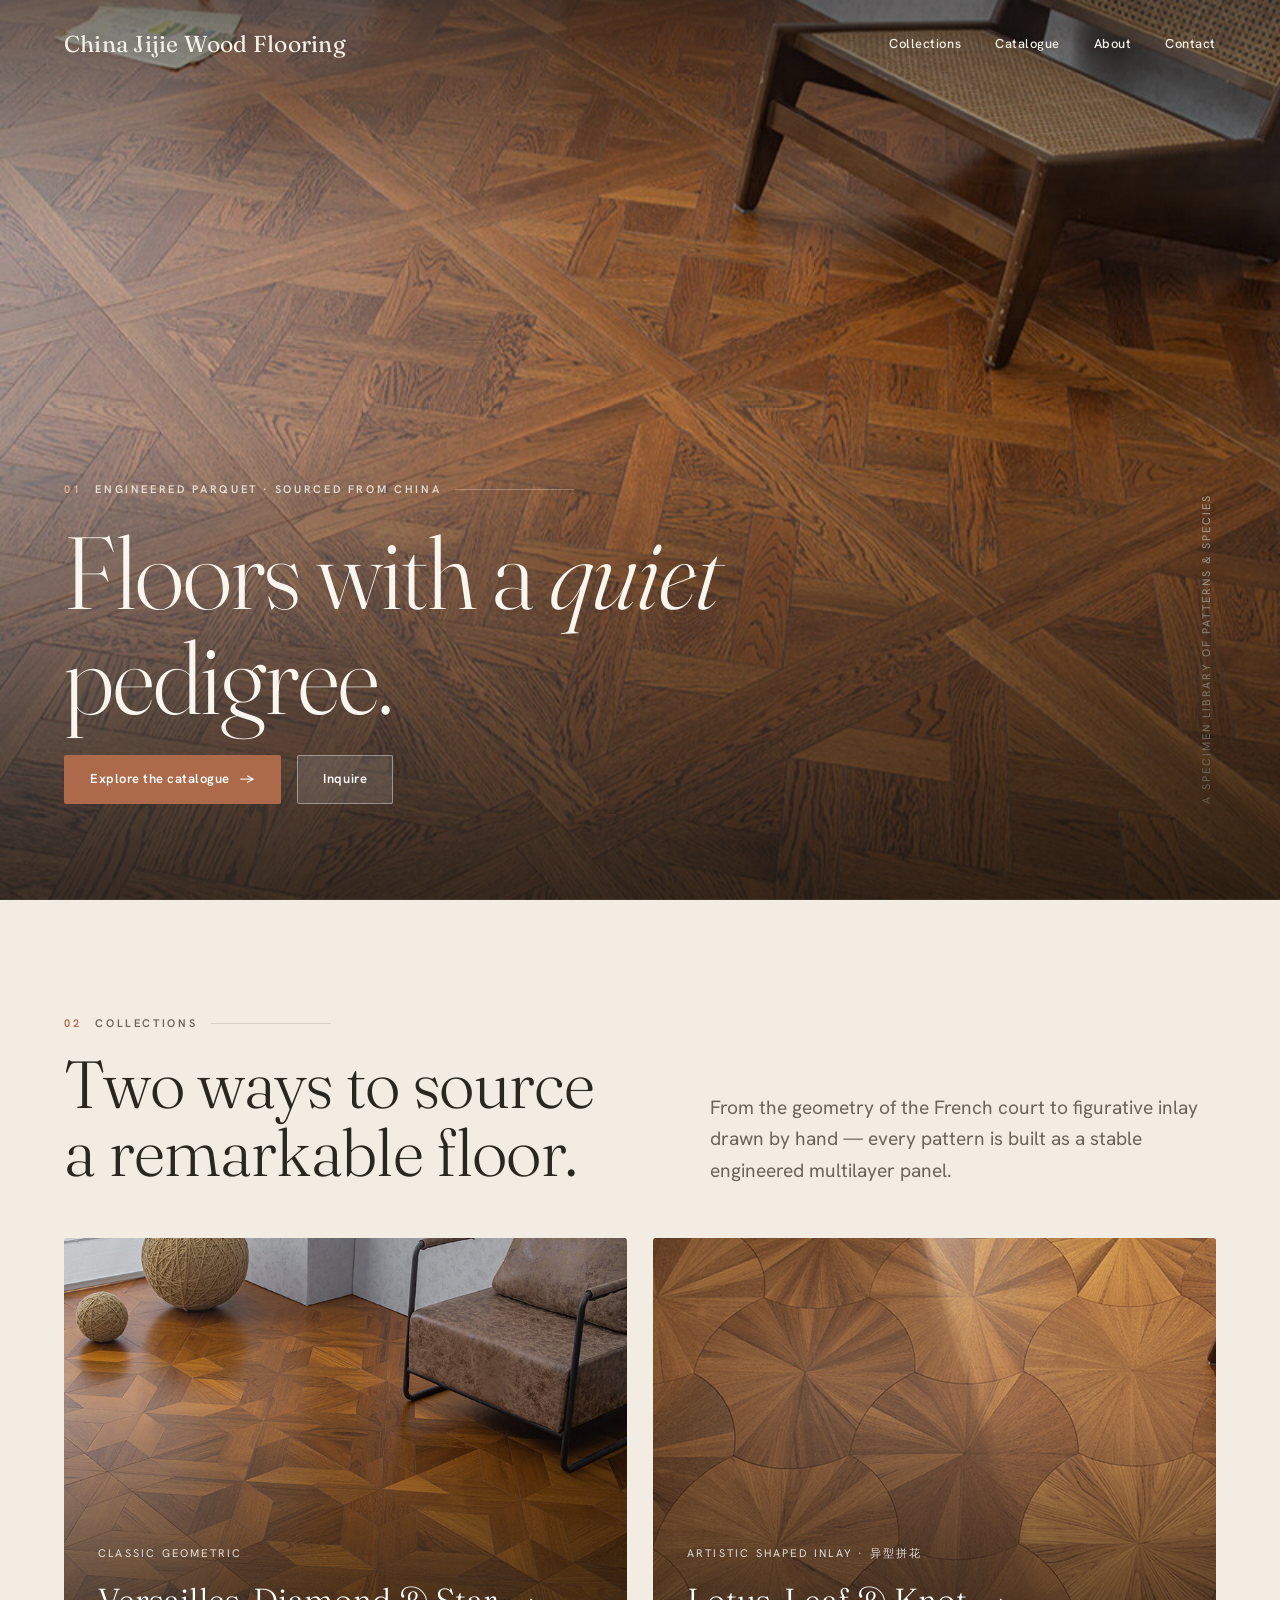
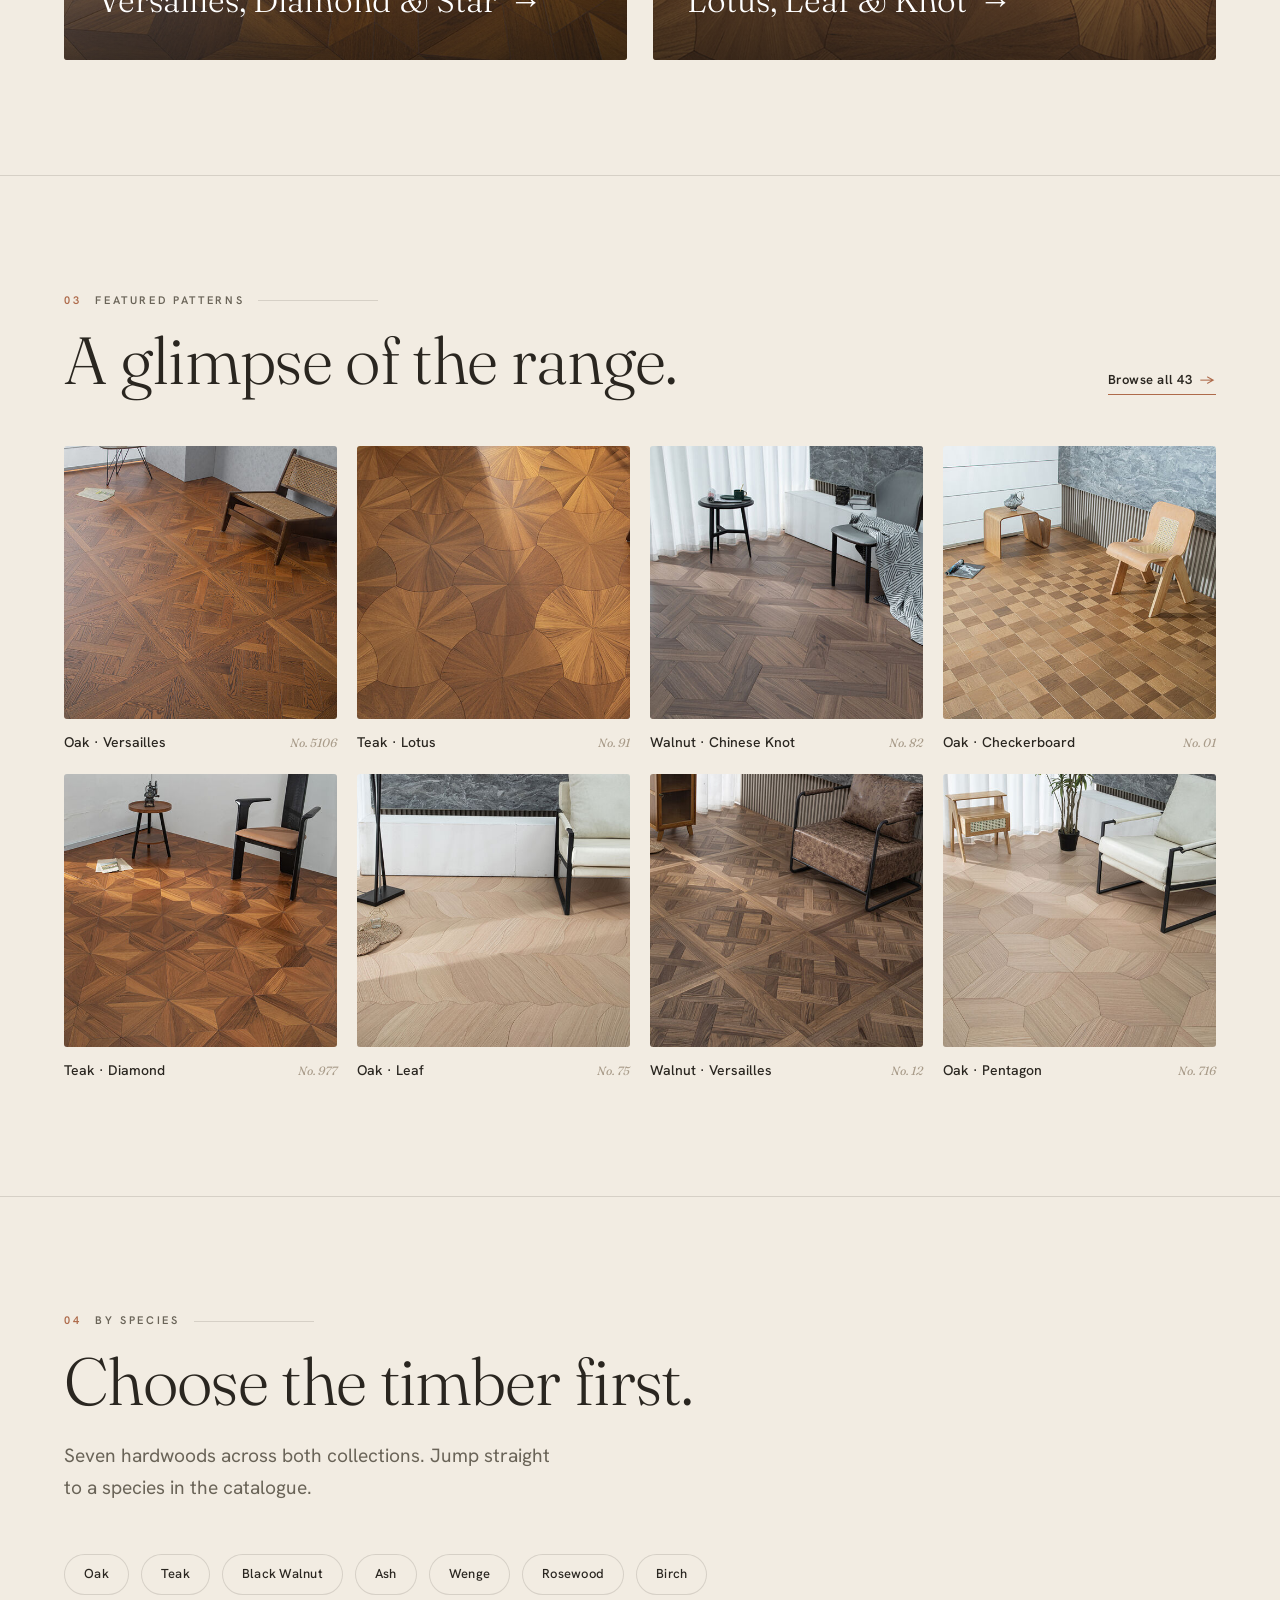
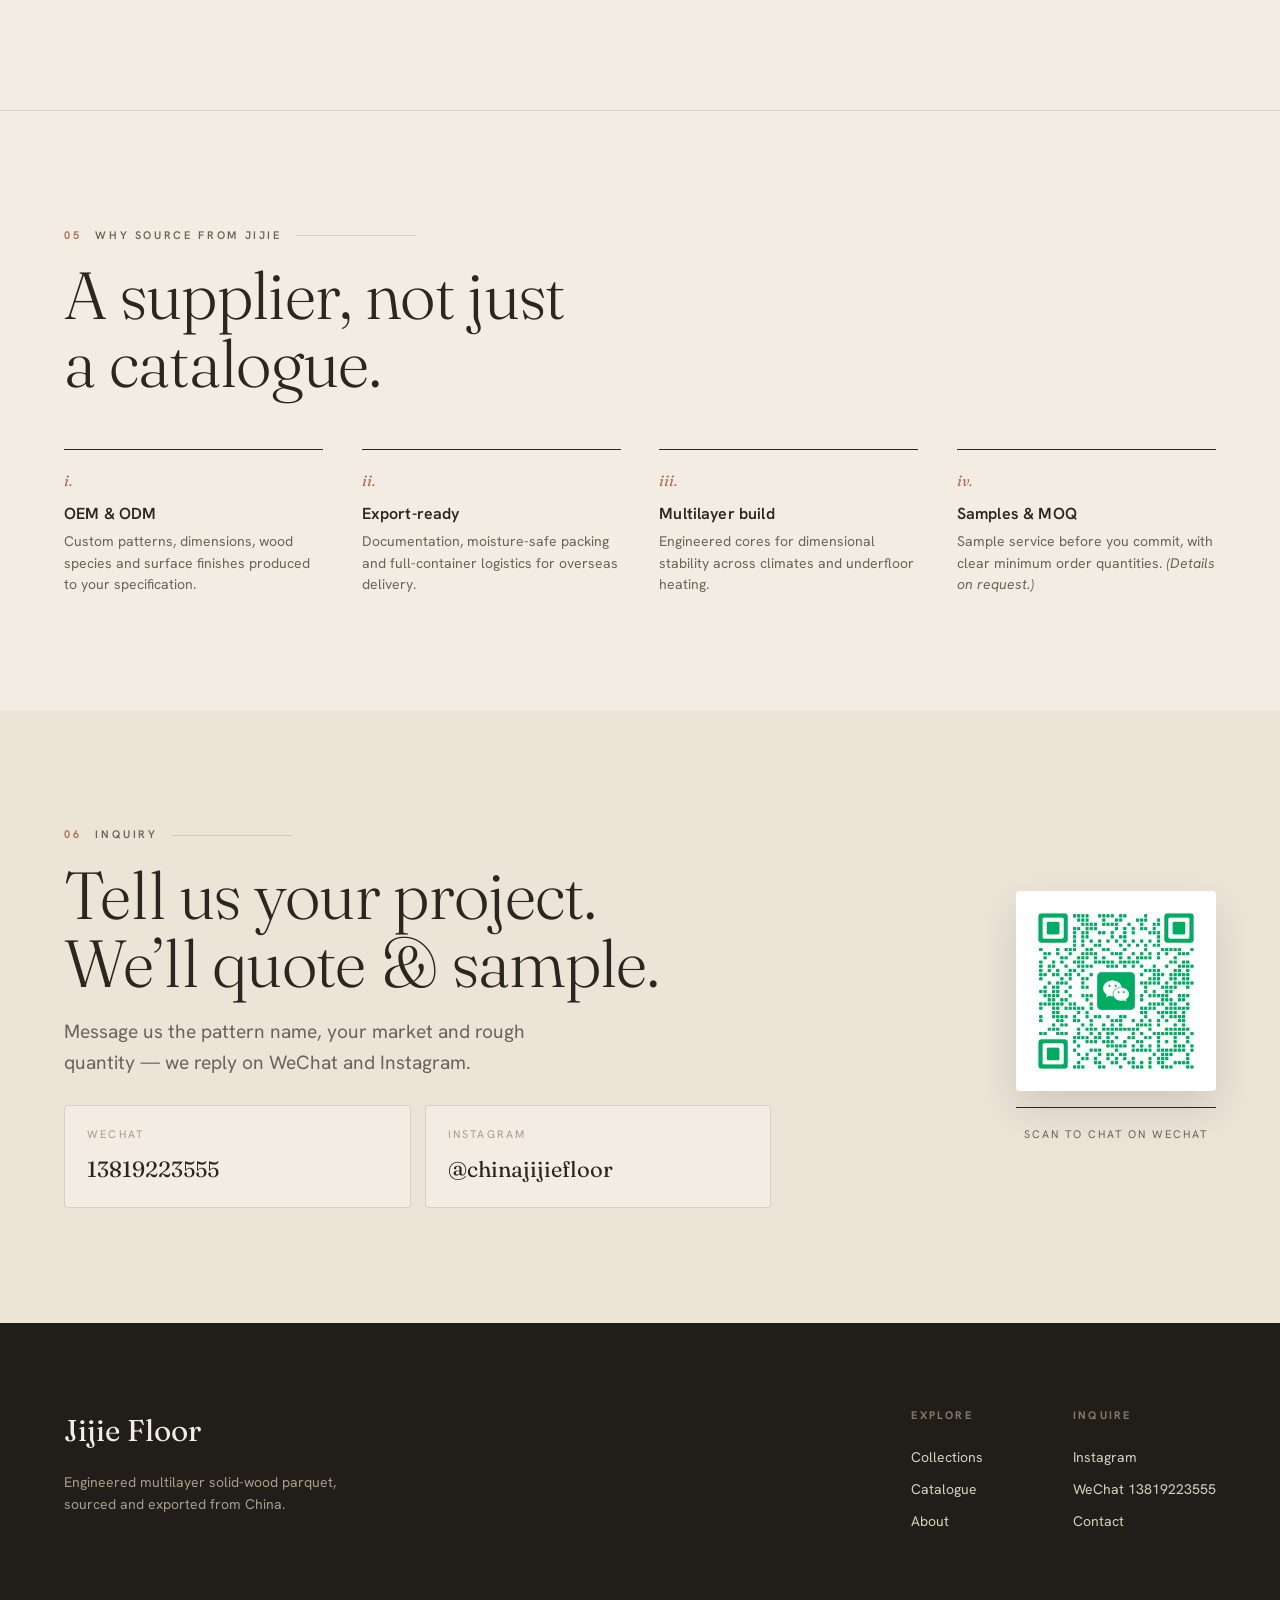
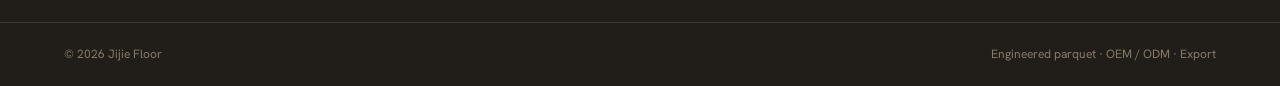
==== commit 564540f7: "Update header wordmark to China Jijie Wood Flooring Co-Authored-By: Claude Opus 4.8 (1M context) <no" ====
--- a/index.html
+++ b/index.html
@@ -13,7 +13,7 @@
 <body class="home">
 
 <header class="site-head over-hero">
-  <a class="wordmark" href="index.html">Jijie <b>Floor</b></a>
+  <a class="wordmark" href="index.html">China Jijie Wood Flooring</a>
   <nav class="nav" aria-label="Primary">
     <a href="collections.html">Collections</a>
     <a href="catalogue.html">Catalogue</a>
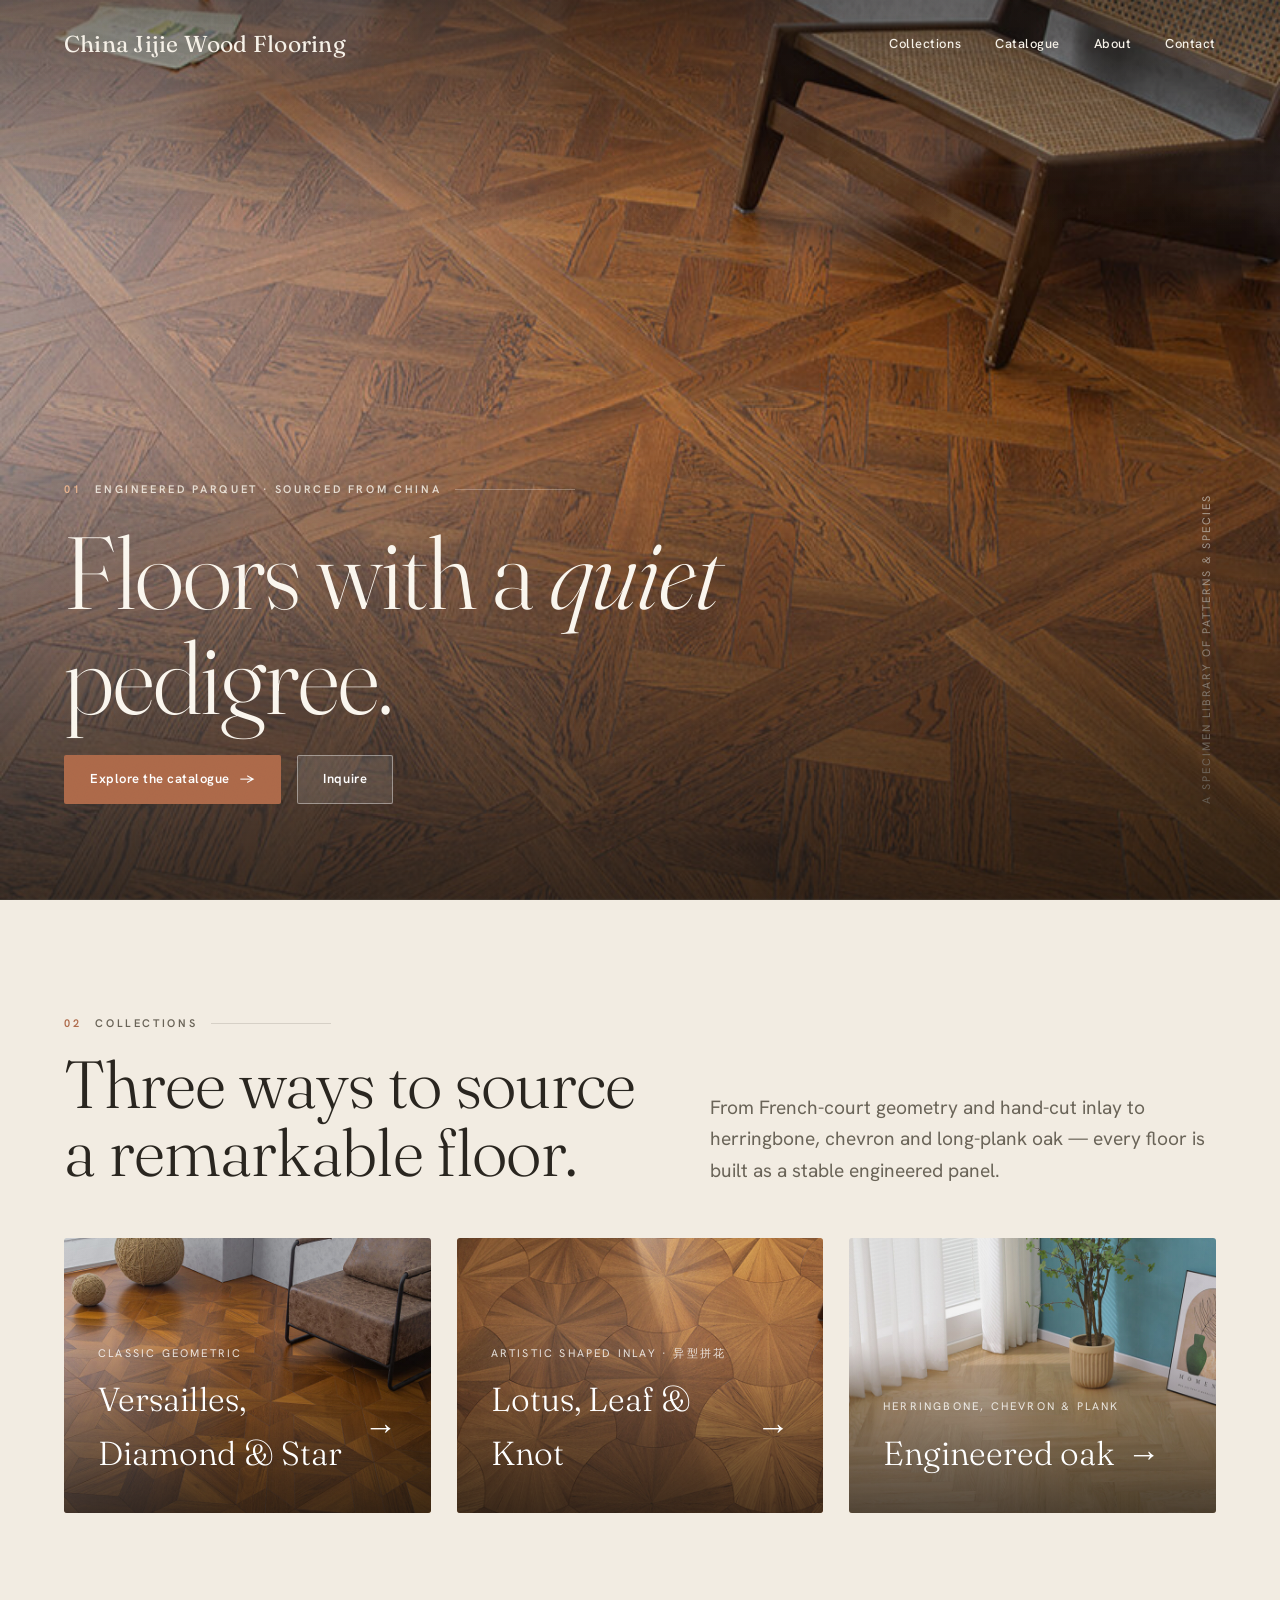
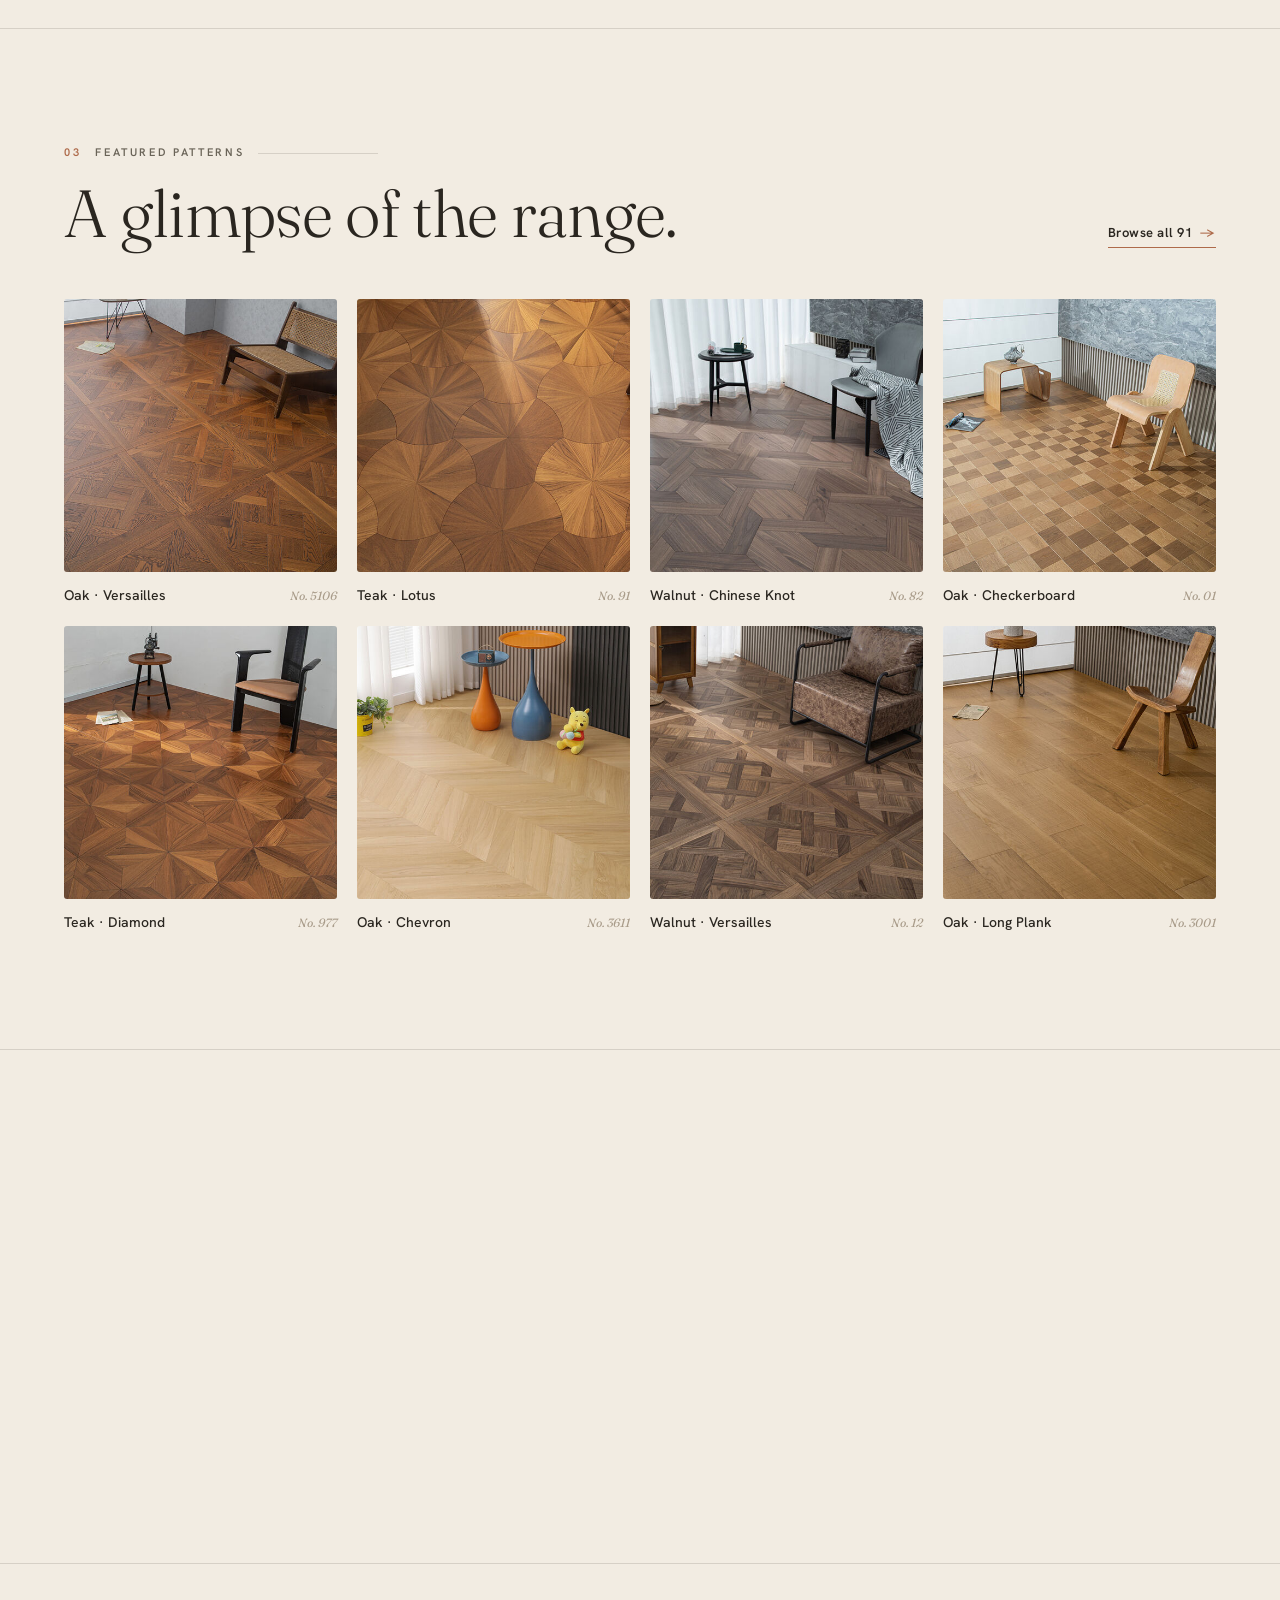
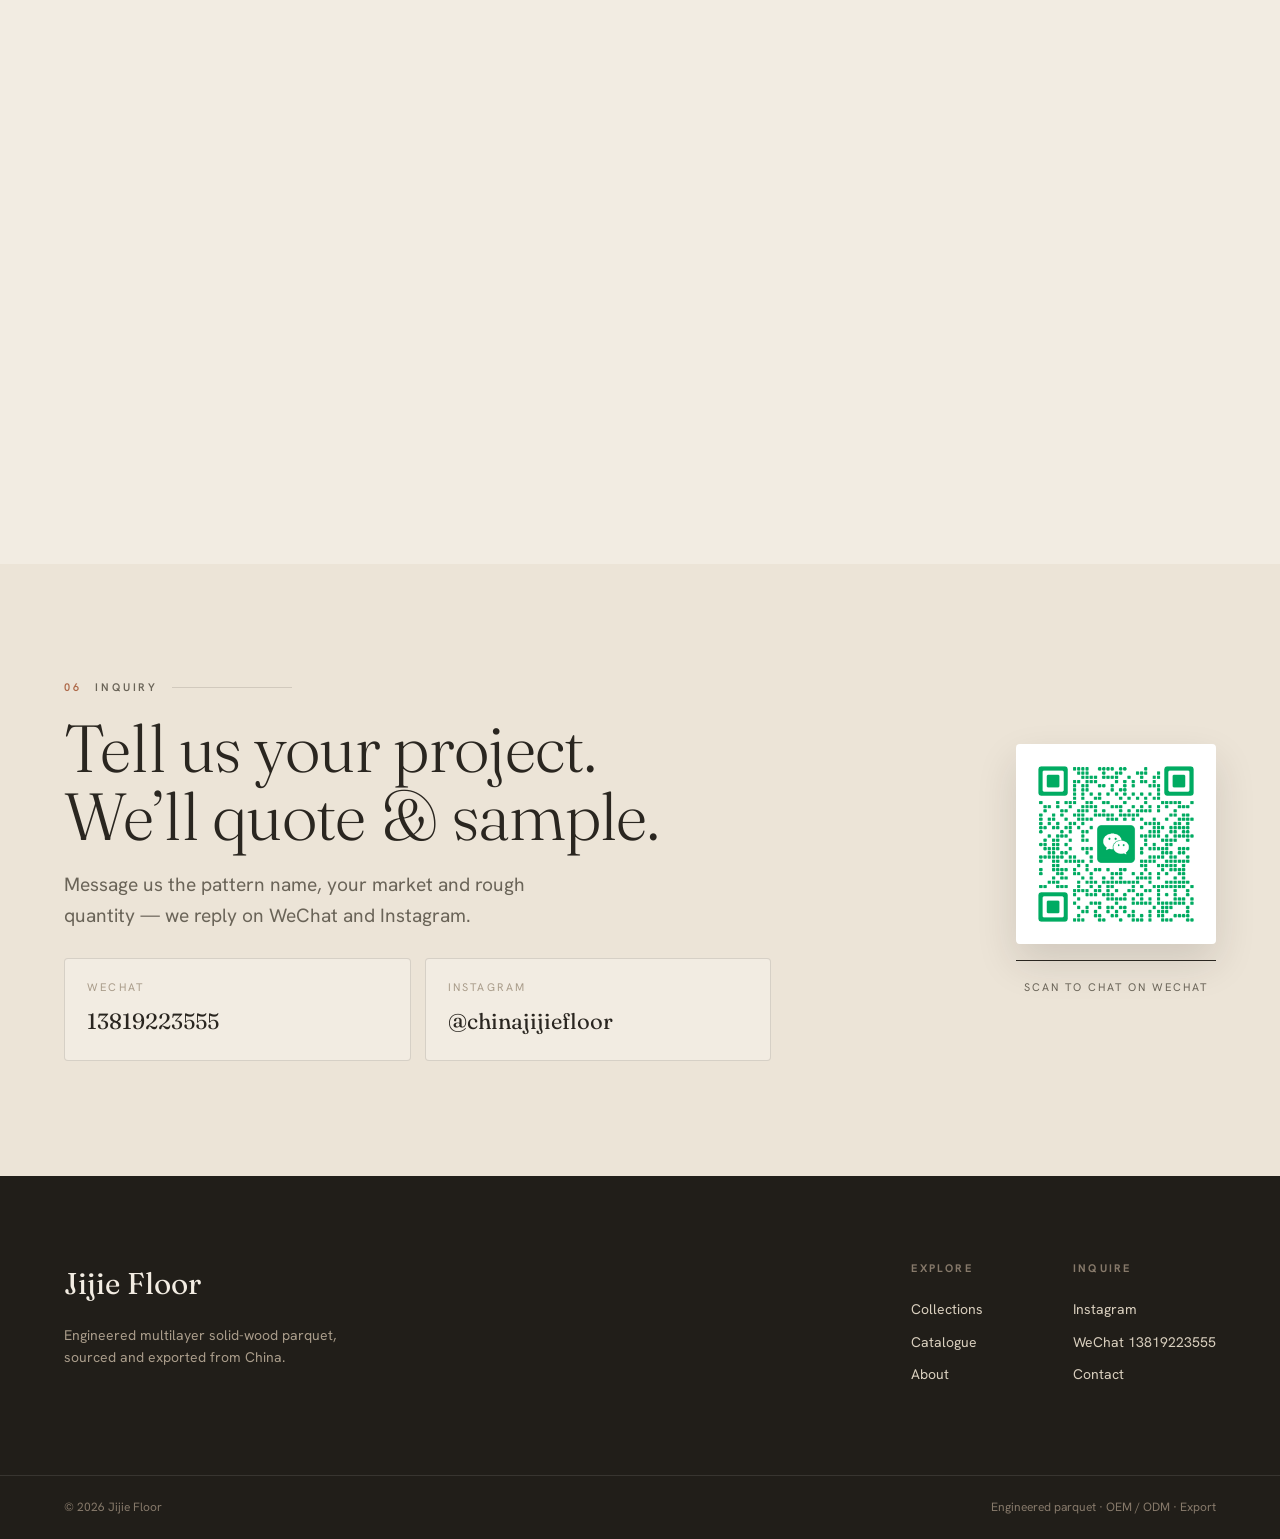
==== commit ddd91024: "Add Herringbone, Chevron & Plank collection (48 oak SKUs) Third collection of engineered oak: 7 chev" ====
--- a/index.html
+++ b/index.html
@@ -42,9 +42,9 @@
   <div class="section-head reveal">
     <div>
       <p class="eyebrow"><span class="idx">02</span> Collections</p>
-      <h2 class="title d2">Two ways to source<br>a remarkable floor.</h2>
+      <h2 class="title d2">Three ways to source<br>a remarkable floor.</h2>
     </div>
-    <p class="big lede">From the geometry of the French court to figurative inlay drawn by hand — every pattern is built as a stable engineered multilayer panel.</p>
+    <p class="big lede">From French-court geometry and hand-cut inlay to herringbone, chevron and long-plank oak — every floor is built as a stable engineered panel.</p>
   </div>
   <div class="tiles reveal">
     <a class="tile" href="catalogue.html#collection=geometric">
@@ -61,6 +61,13 @@
         <span class="t">Lotus, Leaf &amp; Knot <span class="arr">→</span></span>
       </div>
     </a>
+    <a class="tile" href="catalogue.html#collection=plank">
+      <img src="assets/img/detail/oak-herringbone-3311.jpg" alt="Oak herringbone, chevron and plank flooring">
+      <div class="tile__body">
+        <span class="k">Herringbone, Chevron &amp; Plank</span>
+        <span class="t">Engineered oak <span class="arr">→</span></span>
+      </div>
+    </a>
   </div>
 </section>
 
@@ -71,7 +78,7 @@
       <p class="eyebrow"><span class="idx">03</span> Featured patterns</p>
       <h2 class="title d2">A glimpse of the range.</h2>
     </div>
-    <a class="link-arrow" href="catalogue.html">Browse all 43 <span class="arr">→</span></a>
+    <a class="link-arrow" href="catalogue.html">Browse all 91 <span class="arr">→</span></a>
   </div>
   <div class="fgrid reveal">
     <a class="fcard" href="catalogue.html#p=oak-versailles-5106"><div class="fcard__img"><img loading="lazy" src="assets/img/grid/oak-versailles-5106.jpg" alt="Oak Versailles parquet"></div><div class="fcard__cap"><span class="n">Oak · Versailles</span><span class="c">No. 5106</span></div></a>
@@ -79,9 +86,9 @@
     <a class="fcard" href="catalogue.html#p=black-walnut-chinese-knot-82"><div class="fcard__img"><img loading="lazy" src="assets/img/grid/black-walnut-chinese-knot-82.jpg" alt="Black Walnut Chinese Knot parquet"></div><div class="fcard__cap"><span class="n">Walnut · Chinese Knot</span><span class="c">No. 82</span></div></a>
     <a class="fcard" href="catalogue.html#p=oak-checkerboard-01"><div class="fcard__img"><img loading="lazy" src="assets/img/grid/oak-checkerboard-01.jpg" alt="Oak Checkerboard parquet"></div><div class="fcard__cap"><span class="n">Oak · Checkerboard</span><span class="c">No. 01</span></div></a>
     <a class="fcard" href="catalogue.html#p=teak-diamond-977"><div class="fcard__img"><img loading="lazy" src="assets/img/grid/teak-diamond-977.jpg" alt="Teak Diamond parquet"></div><div class="fcard__cap"><span class="n">Teak · Diamond</span><span class="c">No. 977</span></div></a>
-    <a class="fcard" href="catalogue.html#p=oak-leaf-75"><div class="fcard__img"><img loading="lazy" src="assets/img/grid/oak-leaf-75.jpg" alt="Oak Leaf parquet"></div><div class="fcard__cap"><span class="n">Oak · Leaf</span><span class="c">No. 75</span></div></a>
+    <a class="fcard" href="catalogue.html#p=oak-chevron-3611"><div class="fcard__img"><img loading="lazy" src="assets/img/grid/oak-chevron-3611.jpg" alt="Oak chevron flooring"></div><div class="fcard__cap"><span class="n">Oak · Chevron</span><span class="c">No. 3611</span></div></a>
     <a class="fcard" href="catalogue.html#p=black-walnut-versailles-12"><div class="fcard__img"><img loading="lazy" src="assets/img/grid/black-walnut-versailles-12.jpg" alt="Black Walnut Versailles parquet"></div><div class="fcard__cap"><span class="n">Walnut · Versailles</span><span class="c">No. 12</span></div></a>
-    <a class="fcard" href="catalogue.html#p=oak-pentagon-716"><div class="fcard__img"><img loading="lazy" src="assets/img/grid/oak-pentagon-716.jpg" alt="Oak Pentagon parquet"></div><div class="fcard__cap"><span class="n">Oak · Pentagon</span><span class="c">No. 716</span></div></a>
+    <a class="fcard" href="catalogue.html#p=oak-long-plank-3001"><div class="fcard__img"><img loading="lazy" src="assets/img/grid/oak-long-plank-3001.jpg" alt="Oak long plank flooring"></div><div class="fcard__cap"><span class="n">Oak · Long Plank</span><span class="c">No. 3001</span></div></a>
   </div>
 </section>
 
@@ -92,7 +99,7 @@
       <p class="eyebrow"><span class="idx">04</span> By species</p>
       <h2 class="title d2">Choose the timber first.</h2>
     </div>
-    <p class="big lede">Seven hardwoods across both collections. Jump straight to a species in the catalogue.</p>
+    <p class="big lede">Seven hardwoods across all three collections. Jump straight to a species in the catalogue.</p>
   </div>
   <div class="chips reveal">
     <a class="chip" href="catalogue.html#species=Oak">Oak</a>
--- a/assets/css/styles.css
+++ b/assets/css/styles.css
@@ -132,7 +132,7 @@
 @media(max-width:760px){.hero__meta{display:none}}
 
 /* ---------- Collection tiles ---------- */
-.tiles{display:grid;grid-template-columns:1fr 1fr;gap:clamp(14px,2vw,26px)}
+.tiles{display:grid;grid-template-columns:repeat(3,1fr);gap:clamp(14px,2vw,26px)}
 .tile{position:relative;display:block;overflow:hidden;border-radius:3px;aspect-ratio:4/3;color:#fff;isolation:isolate}
 .tile img{position:absolute;inset:0;width:100%;height:100%;object-fit:cover;transition:transform 1s var(--ease)}
 .tile::after{content:"";position:absolute;inset:0;background:linear-gradient(0deg,rgba(20,16,12,.66),rgba(20,16,12,.05) 60%);z-index:1}
@@ -142,7 +142,8 @@
 .tile__body .t{font-family:var(--serif);font-weight:300;font-size:clamp(24px,2.6vw,34px);margin-top:8px;display:flex;align-items:center;gap:12px}
 .tile__body .arr{transition:transform .4s var(--ease)}
 .tile:hover .arr{transform:translateX(6px)}
-@media(max-width:720px){.tiles{grid-template-columns:1fr}}
+@media(max-width:980px){.tiles{grid-template-columns:1fr 1fr}}
+@media(max-width:680px){.tiles{grid-template-columns:1fr}}
 
 /* ---------- Featured grid ---------- */
 .fgrid{display:grid;grid-template-columns:repeat(4,1fr);gap:clamp(12px,1.6vw,20px)}
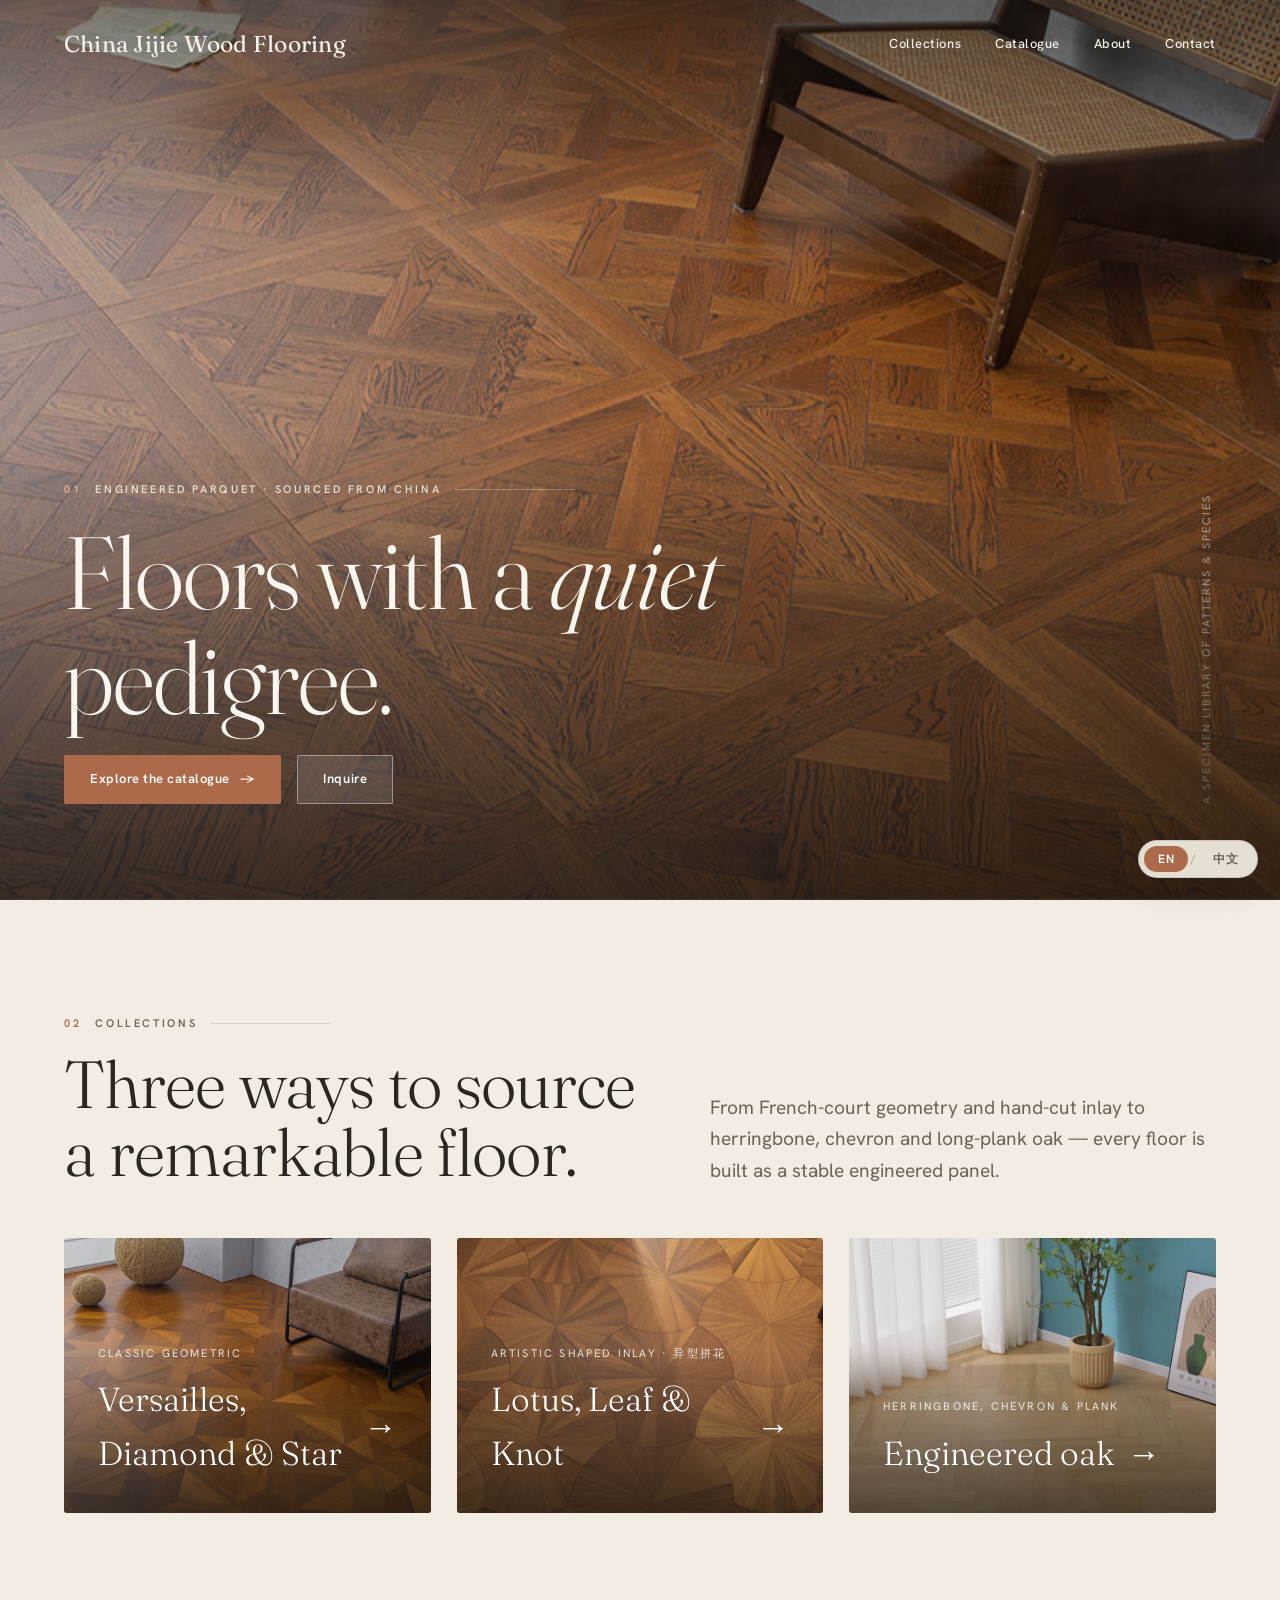
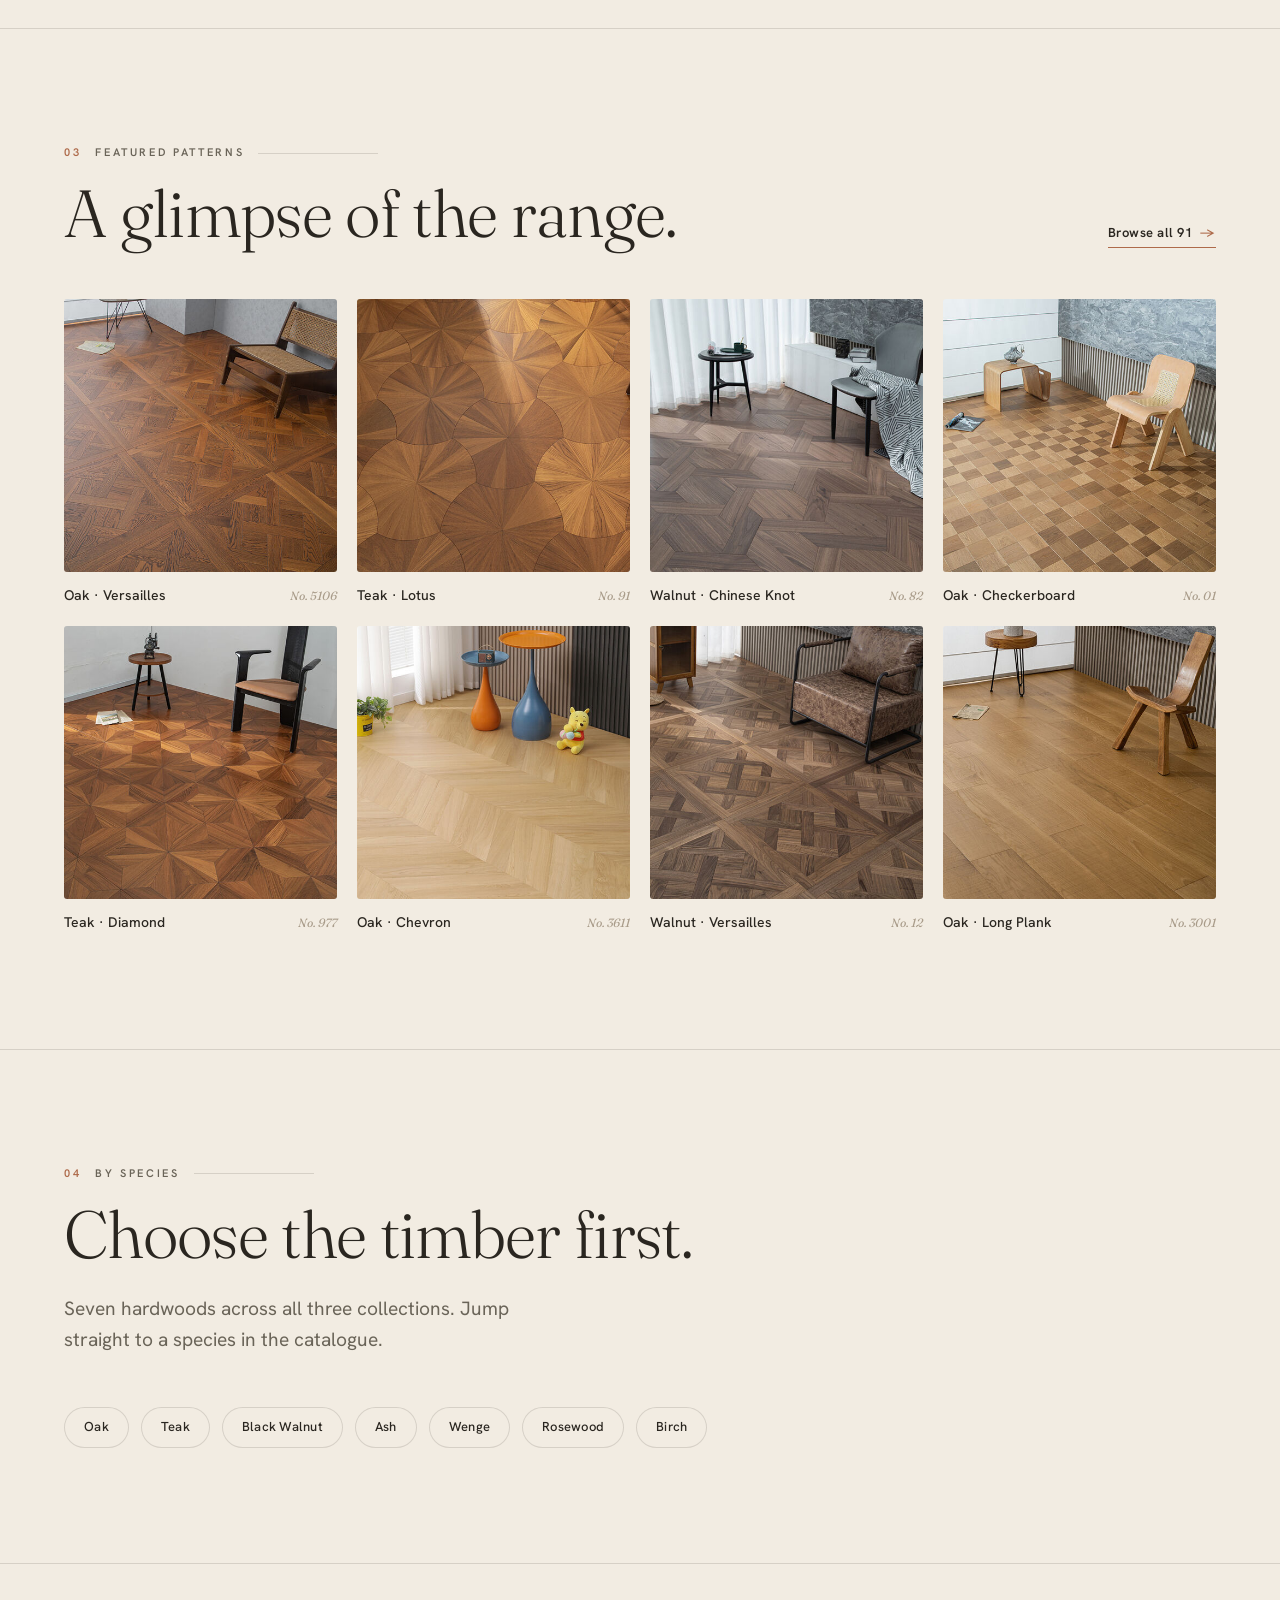
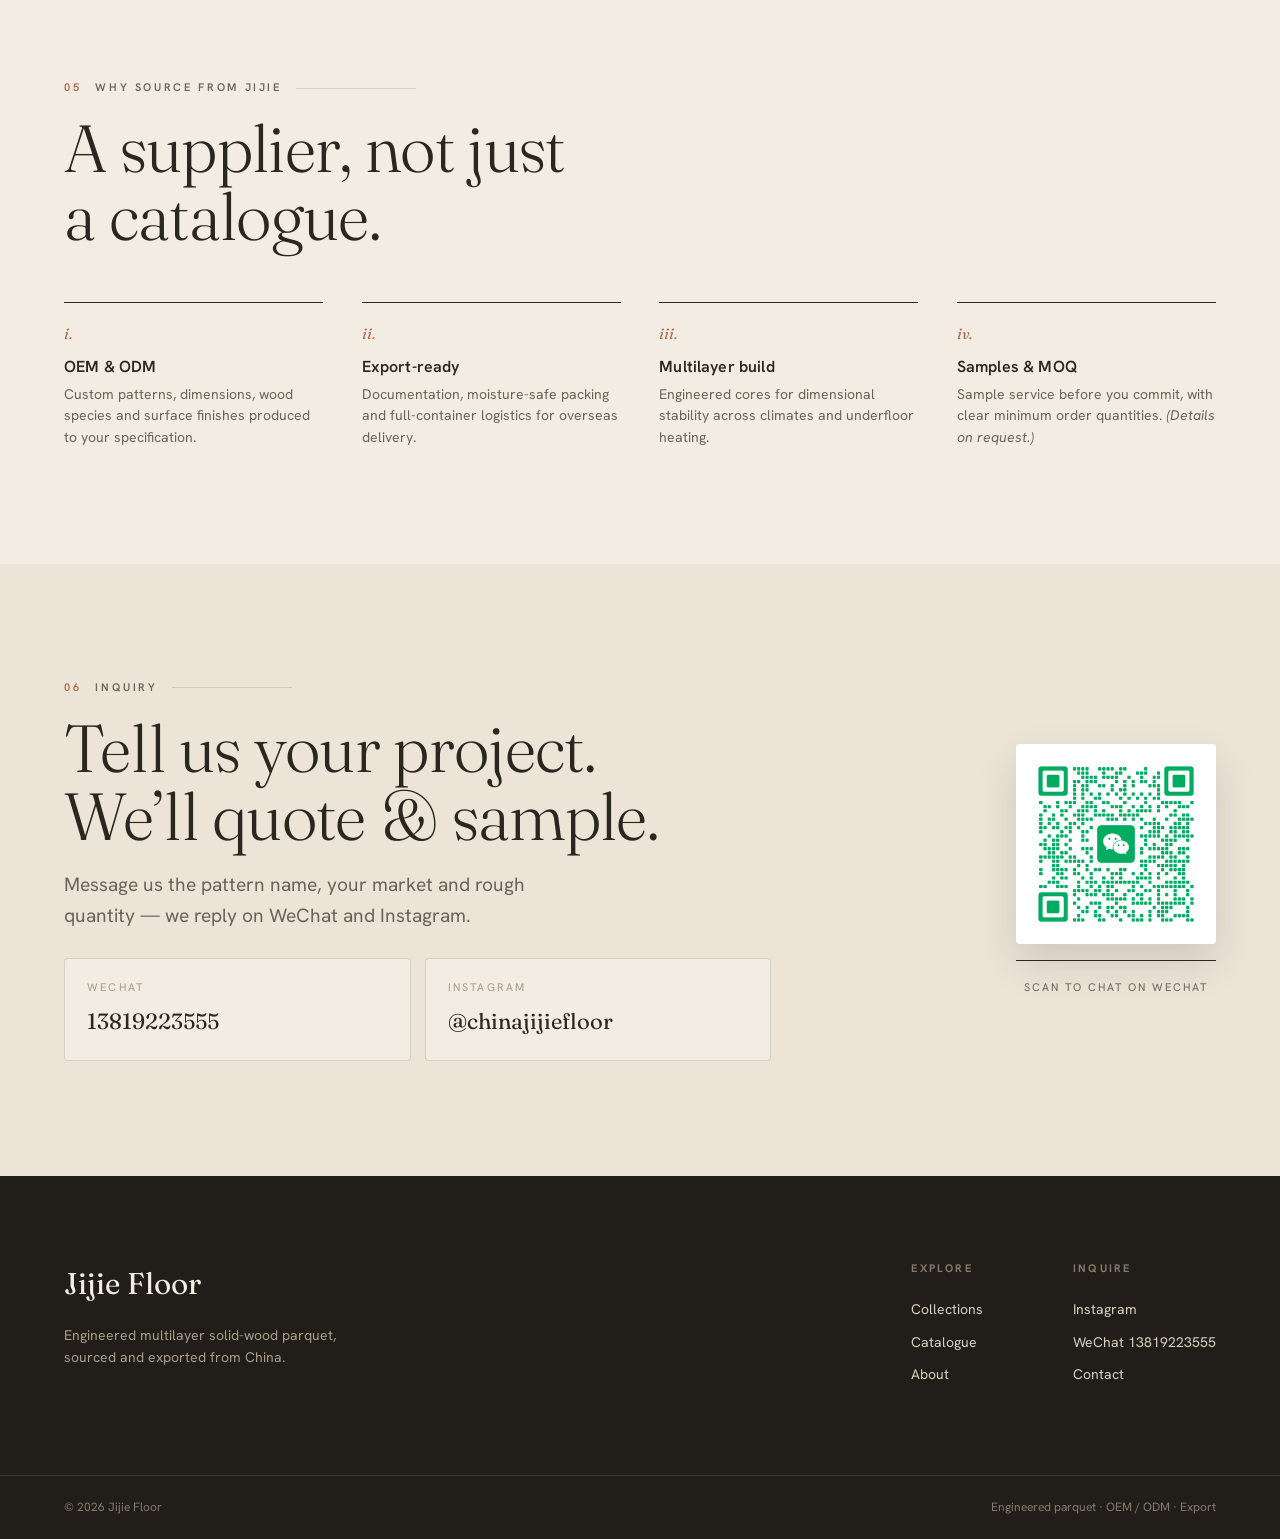
==== commit 4eac55b5: "Add EN / 中文 language toggle Floating sticky switcher (bottom-right) swaps the whole site between Eng" ====
--- a/index.html
+++ b/index.html
@@ -3,7 +3,7 @@
 <head>
 <meta charset="UTF-8">
 <meta name="viewport" content="width=device-width, initial-scale=1">
-<title>Jijie Floor — Engineered Parquet Flooring, Sourced from China</title>
+<title data-i18n="title.home">Jijie Floor — Engineered Parquet Flooring, Sourced from China</title>
 <meta name="description" content="Jijie Floor supplies engineered multilayer solid-wood parquet flooring — Versailles, Princess Anne, Lotus, Chinese Knot and more — to importers, distributors and the design trade worldwide.">
 <link rel="preconnect" href="https://fonts.googleapis.com">
 <link rel="preconnect" href="https://fonts.gstatic.com" crossorigin>
@@ -13,12 +13,12 @@
 <body class="home">
 
 <header class="site-head over-hero">
-  <a class="wordmark" href="index.html">China Jijie Wood Flooring</a>
+  <a class="wordmark" href="index.html" data-i18n>China Jijie Wood Flooring</a>
   <nav class="nav" aria-label="Primary">
-    <a href="collections.html">Collections</a>
-    <a href="catalogue.html">Catalogue</a>
-    <a href="about.html">About</a>
-    <a href="contact.html">Contact</a>
+    <a href="collections.html" data-i18n>Collections</a>
+    <a href="catalogue.html" data-i18n>Catalogue</a>
+    <a href="about.html" data-i18n>About</a>
+    <a href="contact.html" data-i18n>Contact</a>
   </nav>
   <button class="nav-toggle" aria-label="Toggle menu"><span></span><span></span><span></span></button>
 </header>
@@ -27,45 +27,45 @@
 <section class="hero">
   <div class="hero__bg" style="background-image:url('assets/img/detail/oak-versailles-5106.jpg')"></div>
   <div class="hero__inner stagger">
-    <p class="eyebrow"><span class="idx">01</span> Engineered Parquet · Sourced from China</p>
-    <h1 class="d1">Floors with a&nbsp;<em>quiet</em> pedigree.</h1>
+    <p class="eyebrow"><span class="idx">01</span> <span data-i18n="hero.eyebrow">Engineered Parquet · Sourced from China</span></p>
+    <h1 class="d1" data-i18n="hero.h1">Floors with a&nbsp;<em>quiet</em> pedigree.</h1>
     <div class="hero__actions">
-      <a class="btn" href="catalogue.html">Explore the catalogue <span class="arr">→</span></a>
-      <a class="btn btn--light" href="contact.html">Inquire</a>
+      <a class="btn" href="catalogue.html"><span data-i18n="hero.cta1">Explore the catalogue</span> <span class="arr">→</span></a>
+      <a class="btn btn--light" href="contact.html" data-i18n>Inquire</a>
     </div>
   </div>
-  <div class="hero__meta">A specimen library of patterns &amp; species</div>
+  <div class="hero__meta" data-i18n="hero.meta">A specimen library of patterns &amp; species</div>
 </section>
 
 <!-- 02 COLLECTIONS -->
 <section class="section container" id="collections">
   <div class="section-head reveal">
     <div>
-      <p class="eyebrow"><span class="idx">02</span> Collections</p>
-      <h2 class="title d2">Three ways to source<br>a remarkable floor.</h2>
+      <p class="eyebrow"><span class="idx">02</span> <span data-i18n>Collections</span></p>
+      <h2 class="title d2" data-i18n="home.coll.h2">Three ways to source<br>a remarkable floor.</h2>
     </div>
-    <p class="big lede">From French-court geometry and hand-cut inlay to herringbone, chevron and long-plank oak — every floor is built as a stable engineered panel.</p>
+    <p class="big lede" data-i18n="home.coll.lede">From French-court geometry and hand-cut inlay to herringbone, chevron and long-plank oak — every floor is built as a stable engineered panel.</p>
   </div>
   <div class="tiles reveal">
     <a class="tile" href="catalogue.html#collection=geometric">
       <img src="assets/img/detail/teak-octagon-star-66.jpg" alt="Classic geometric parquet">
       <div class="tile__body">
-        <span class="k">Classic Geometric</span>
-        <span class="t">Versailles, Diamond &amp; Star <span class="arr">→</span></span>
+        <span class="k" data-i18n>Classic Geometric</span>
+        <span class="t"><span data-i18n>Versailles, Diamond &amp; Star</span> <span class="arr">→</span></span>
       </div>
     </a>
     <a class="tile" href="catalogue.html#collection=artistic">
       <img src="assets/img/detail/teak-lotus-91.jpg" alt="Artistic shaped inlay parquet">
       <div class="tile__body">
-        <span class="k">Artistic Shaped Inlay · 异型拼花</span>
-        <span class="t">Lotus, Leaf &amp; Knot <span class="arr">→</span></span>
+        <span class="k" data-i18n>Artistic Shaped Inlay · 异型拼花</span>
+        <span class="t"><span data-i18n>Lotus, Leaf &amp; Knot</span> <span class="arr">→</span></span>
       </div>
     </a>
     <a class="tile" href="catalogue.html#collection=plank">
       <img src="assets/img/detail/oak-herringbone-3311.jpg" alt="Oak herringbone, chevron and plank flooring">
       <div class="tile__body">
-        <span class="k">Herringbone, Chevron &amp; Plank</span>
-        <span class="t">Engineered oak <span class="arr">→</span></span>
+        <span class="k" data-i18n>Herringbone, Chevron &amp; Plank</span>
+        <span class="t"><span data-i18n>Engineered oak</span> <span class="arr">→</span></span>
       </div>
     </a>
   </div>
@@ -75,20 +75,20 @@
 <section class="section section--line container">
   <div class="section-head reveal">
     <div>
-      <p class="eyebrow"><span class="idx">03</span> Featured patterns</p>
-      <h2 class="title d2">A glimpse of the range.</h2>
+      <p class="eyebrow"><span class="idx">03</span> <span data-i18n>Featured patterns</span></p>
+      <h2 class="title d2" data-i18n="home.feat.h2">A glimpse of the range.</h2>
     </div>
-    <a class="link-arrow" href="catalogue.html">Browse all 91 <span class="arr">→</span></a>
+    <a class="link-arrow" href="catalogue.html"><span data-i18n="home.feat.browse">Browse all 91</span> <span class="arr">→</span></a>
   </div>
   <div class="fgrid reveal">
-    <a class="fcard" href="catalogue.html#p=oak-versailles-5106"><div class="fcard__img"><img loading="lazy" src="assets/img/grid/oak-versailles-5106.jpg" alt="Oak Versailles parquet"></div><div class="fcard__cap"><span class="n">Oak · Versailles</span><span class="c">No. 5106</span></div></a>
-    <a class="fcard" href="catalogue.html#p=teak-lotus-91"><div class="fcard__img"><img loading="lazy" src="assets/img/grid/teak-lotus-91.jpg" alt="Teak Lotus parquet"></div><div class="fcard__cap"><span class="n">Teak · Lotus</span><span class="c">No. 91</span></div></a>
-    <a class="fcard" href="catalogue.html#p=black-walnut-chinese-knot-82"><div class="fcard__img"><img loading="lazy" src="assets/img/grid/black-walnut-chinese-knot-82.jpg" alt="Black Walnut Chinese Knot parquet"></div><div class="fcard__cap"><span class="n">Walnut · Chinese Knot</span><span class="c">No. 82</span></div></a>
-    <a class="fcard" href="catalogue.html#p=oak-checkerboard-01"><div class="fcard__img"><img loading="lazy" src="assets/img/grid/oak-checkerboard-01.jpg" alt="Oak Checkerboard parquet"></div><div class="fcard__cap"><span class="n">Oak · Checkerboard</span><span class="c">No. 01</span></div></a>
-    <a class="fcard" href="catalogue.html#p=teak-diamond-977"><div class="fcard__img"><img loading="lazy" src="assets/img/grid/teak-diamond-977.jpg" alt="Teak Diamond parquet"></div><div class="fcard__cap"><span class="n">Teak · Diamond</span><span class="c">No. 977</span></div></a>
-    <a class="fcard" href="catalogue.html#p=oak-chevron-3611"><div class="fcard__img"><img loading="lazy" src="assets/img/grid/oak-chevron-3611.jpg" alt="Oak chevron flooring"></div><div class="fcard__cap"><span class="n">Oak · Chevron</span><span class="c">No. 3611</span></div></a>
-    <a class="fcard" href="catalogue.html#p=black-walnut-versailles-12"><div class="fcard__img"><img loading="lazy" src="assets/img/grid/black-walnut-versailles-12.jpg" alt="Black Walnut Versailles parquet"></div><div class="fcard__cap"><span class="n">Walnut · Versailles</span><span class="c">No. 12</span></div></a>
-    <a class="fcard" href="catalogue.html#p=oak-long-plank-3001"><div class="fcard__img"><img loading="lazy" src="assets/img/grid/oak-long-plank-3001.jpg" alt="Oak long plank flooring"></div><div class="fcard__cap"><span class="n">Oak · Long Plank</span><span class="c">No. 3001</span></div></a>
+    <a class="fcard" href="catalogue.html#p=oak-versailles-5106"><div class="fcard__img"><img loading="lazy" src="assets/img/grid/oak-versailles-5106.jpg" alt="Oak Versailles parquet"></div><div class="fcard__cap"><span class="n" data-i18n>Oak · Versailles</span><span class="c">No. 5106</span></div></a>
+    <a class="fcard" href="catalogue.html#p=teak-lotus-91"><div class="fcard__img"><img loading="lazy" src="assets/img/grid/teak-lotus-91.jpg" alt="Teak Lotus parquet"></div><div class="fcard__cap"><span class="n" data-i18n>Teak · Lotus</span><span class="c">No. 91</span></div></a>
+    <a class="fcard" href="catalogue.html#p=black-walnut-chinese-knot-82"><div class="fcard__img"><img loading="lazy" src="assets/img/grid/black-walnut-chinese-knot-82.jpg" alt="Black Walnut Chinese Knot parquet"></div><div class="fcard__cap"><span class="n" data-i18n>Walnut · Chinese Knot</span><span class="c">No. 82</span></div></a>
+    <a class="fcard" href="catalogue.html#p=oak-checkerboard-01"><div class="fcard__img"><img loading="lazy" src="assets/img/grid/oak-checkerboard-01.jpg" alt="Oak Checkerboard parquet"></div><div class="fcard__cap"><span class="n" data-i18n>Oak · Checkerboard</span><span class="c">No. 01</span></div></a>
+    <a class="fcard" href="catalogue.html#p=teak-diamond-977"><div class="fcard__img"><img loading="lazy" src="assets/img/grid/teak-diamond-977.jpg" alt="Teak Diamond parquet"></div><div class="fcard__cap"><span class="n" data-i18n>Teak · Diamond</span><span class="c">No. 977</span></div></a>
+    <a class="fcard" href="catalogue.html#p=oak-chevron-3611"><div class="fcard__img"><img loading="lazy" src="assets/img/grid/oak-chevron-3611.jpg" alt="Oak chevron flooring"></div><div class="fcard__cap"><span class="n" data-i18n>Oak · Chevron</span><span class="c">No. 3611</span></div></a>
+    <a class="fcard" href="catalogue.html#p=black-walnut-versailles-12"><div class="fcard__img"><img loading="lazy" src="assets/img/grid/black-walnut-versailles-12.jpg" alt="Black Walnut Versailles parquet"></div><div class="fcard__cap"><span class="n" data-i18n>Walnut · Versailles</span><span class="c">No. 12</span></div></a>
+    <a class="fcard" href="catalogue.html#p=oak-long-plank-3001"><div class="fcard__img"><img loading="lazy" src="assets/img/grid/oak-long-plank-3001.jpg" alt="Oak long plank flooring"></div><div class="fcard__cap"><span class="n" data-i18n>Oak · Long Plank</span><span class="c">No. 3001</span></div></a>
   </div>
 </section>
 
@@ -96,19 +96,19 @@
 <section class="section section--line container">
   <div class="section-head reveal">
     <div>
-      <p class="eyebrow"><span class="idx">04</span> By species</p>
-      <h2 class="title d2">Choose the timber first.</h2>
+      <p class="eyebrow"><span class="idx">04</span> <span data-i18n>By species</span></p>
+      <h2 class="title d2" data-i18n="home.species.h2">Choose the timber first.</h2>
     </div>
-    <p class="big lede">Seven hardwoods across all three collections. Jump straight to a species in the catalogue.</p>
+    <p class="big lede" data-i18n="home.species.lede">Seven hardwoods across all three collections. Jump straight to a species in the catalogue.</p>
   </div>
   <div class="chips reveal">
-    <a class="chip" href="catalogue.html#species=Oak">Oak</a>
-    <a class="chip" href="catalogue.html#species=Teak">Teak</a>
-    <a class="chip" href="catalogue.html#species=Black Walnut">Black Walnut</a>
-    <a class="chip" href="catalogue.html#species=Ash">Ash</a>
-    <a class="chip" href="catalogue.html#species=Wenge">Wenge</a>
-    <a class="chip" href="catalogue.html#species=Rosewood">Rosewood</a>
-    <a class="chip" href="catalogue.html#species=Birch">Birch</a>
+    <a class="chip" href="catalogue.html#species=Oak" data-i18n>Oak</a>
+    <a class="chip" href="catalogue.html#species=Teak" data-i18n>Teak</a>
+    <a class="chip" href="catalogue.html#species=Black Walnut" data-i18n>Black Walnut</a>
+    <a class="chip" href="catalogue.html#species=Ash" data-i18n>Ash</a>
+    <a class="chip" href="catalogue.html#species=Wenge" data-i18n>Wenge</a>
+    <a class="chip" href="catalogue.html#species=Rosewood" data-i18n>Rosewood</a>
+    <a class="chip" href="catalogue.html#species=Birch" data-i18n>Birch</a>
   </div>
 </section>
 
@@ -117,15 +117,15 @@
 <section class="section section--line container">
   <div class="section-head reveal">
     <div>
-      <p class="eyebrow"><span class="idx">05</span> Why source from Jijie</p>
-      <h2 class="title d2">A supplier, not just<br>a catalogue.</h2>
+      <p class="eyebrow"><span class="idx">05</span> <span data-i18n>Why source from Jijie</span></p>
+      <h2 class="title d2" data-i18n="home.why.h2">A supplier, not just<br>a catalogue.</h2>
     </div>
   </div>
   <div class="caps reveal">
-    <div class="cap"><span class="no">i.</span><h3>OEM &amp; ODM</h3><p>Custom patterns, dimensions, wood species and surface finishes produced to your specification.</p></div>
-    <div class="cap"><span class="no">ii.</span><h3>Export-ready</h3><p>Documentation, moisture-safe packing and full-container logistics for overseas delivery.</p></div>
-    <div class="cap"><span class="no">iii.</span><h3>Multilayer build</h3><p>Engineered cores for dimensional stability across climates and underfloor heating.</p></div>
-    <div class="cap"><span class="no">iv.</span><h3>Samples &amp; MOQ</h3><p>Sample service before you commit, with clear minimum order quantities. <em>(Details on request.)</em></p></div>
+    <div class="cap"><span class="no">i.</span><h3>OEM &amp; ODM</h3><p data-i18n="home.cap1.d">Custom patterns, dimensions, wood species and surface finishes produced to your specification.</p></div>
+    <div class="cap"><span class="no">ii.</span><h3 data-i18n>Export-ready</h3><p data-i18n="home.cap2.d">Documentation, moisture-safe packing and full-container logistics for overseas delivery.</p></div>
+    <div class="cap"><span class="no">iii.</span><h3 data-i18n>Multilayer build</h3><p data-i18n="home.cap3.d">Engineered cores for dimensional stability across climates and underfloor heating.</p></div>
+    <div class="cap"><span class="no">iv.</span><h3 data-i18n>Samples &amp; MOQ</h3><p data-i18n="home.cap4.d">Sample service before you commit, with clear minimum order quantities. <em>(Details on request.)</em></p></div>
   </div>
 </section>
 
@@ -133,18 +133,18 @@
 <section class="section inquiry">
   <div class="container inq-grid reveal">
     <div>
-      <p class="eyebrow"><span class="idx">06</span> Inquiry</p>
-      <h2 class="title d2" style="margin-top:18px">Tell us your project.<br>We&rsquo;ll quote &amp; sample.</h2>
-      <p class="big lede" style="margin-top:18px">Message us the pattern name, your market and rough quantity — we reply on WeChat and Instagram.</p>
+      <p class="eyebrow"><span class="idx">06</span> <span data-i18n>Inquiry</span></p>
+      <h2 class="title d2" style="margin-top:18px" data-i18n="home.inq.h2">Tell us your project.<br>We&rsquo;ll quote &amp; sample.</h2>
+      <p class="big lede" style="margin-top:18px" data-i18n="home.inq.lede">Message us the pattern name, your market and rough quantity — we reply on WeChat and Instagram.</p>
       <div class="inq-contacts">
-        <div class="contact-card"><div class="k">WeChat</div><div class="v">13819223555</div></div>
+        <div class="contact-card"><div class="k" data-i18n>WeChat</div><div class="v">13819223555</div></div>
         <a class="contact-card" href="https://instagram.com/chinajijiefloor" target="_blank" rel="noopener"><div class="k">Instagram</div><div class="v">@chinajijiefloor</div></a>
       </div>
     </div>
     <div class="qr-wrap">
       <!-- PLACEHOLDER: replace assets/img/qr-wechat.png with the real WeChat QR code -->
       <img src="assets/img/qr-wechat.png" alt="WeChat QR code">
-      <div class="cap">Scan to chat on WeChat</div>
+      <div class="cap" data-i18n="qr.cap">Scan to chat on WeChat</div>
     </div>
   </div>
 </section>
@@ -152,30 +152,31 @@
 <footer class="foot">
   <div class="container foot__top">
     <div class="foot__brand">
-      <div class="wordmark">Jijie Floor</div>
-      <p>Engineered multilayer solid-wood parquet, sourced and exported from China.</p>
+      <div class="wordmark" data-i18n>Jijie Floor</div>
+      <p data-i18n="foot.tagline">Engineered multilayer solid-wood parquet, sourced and exported from China.</p>
     </div>
     <div class="foot__cols">
       <div class="foot__col">
-        <h4>Explore</h4>
-        <a href="collections.html">Collections</a>
-        <a href="catalogue.html">Catalogue</a>
-        <a href="about.html">About</a>
+        <h4 data-i18n>Explore</h4>
+        <a href="collections.html" data-i18n>Collections</a>
+        <a href="catalogue.html" data-i18n>Catalogue</a>
+        <a href="about.html" data-i18n>About</a>
       </div>
       <div class="foot__col">
-        <h4>Inquire</h4>
+        <h4 data-i18n>Inquire</h4>
         <a href="https://instagram.com/chinajijiefloor" target="_blank" rel="noopener">Instagram</a>
-        <span>WeChat 13819223555</span>
-        <a href="contact.html">Contact</a>
+        <span data-i18n>WeChat 13819223555</span>
+        <a href="contact.html" data-i18n>Contact</a>
       </div>
     </div>
   </div>
   <div class="container foot__bar">
-    <span>© <span data-year>2026</span> Jijie Floor</span>
-    <span>Engineered parquet · OEM / ODM · Export</span>
+    <span>© <span data-year>2026</span> <span data-i18n>Jijie Floor</span></span>
+    <span data-i18n="foot.right">Engineered parquet · OEM / ODM · Export</span>
   </div>
 </footer>
 
+<script src="assets/js/i18n.js"></script>
 <script src="assets/js/site.js"></script>
 </body>
 </html>
--- a/assets/css/styles.css
+++ b/assets/css/styles.css
@@ -291,6 +291,29 @@
   .reveal{opacity:1;transform:none}
 }
 
+/* ---------- Language switcher (floating, sticky) ---------- */
+.lang-switch{
+  position:fixed;right:22px;bottom:22px;z-index:150;display:flex;align-items:center;gap:3px;
+  background:rgba(242,236,226,.94);backdrop-filter:blur(10px);
+  border:1px solid var(--line);border-radius:40px;padding:5px;
+  box-shadow:0 10px 30px rgba(42,38,32,.18);
+}
+.lang-switch button{
+  font-family:var(--sans);font-size:12px;font-weight:600;letter-spacing:.04em;
+  padding:7px 14px;border-radius:30px;color:var(--ink-soft);transition:.25s var(--ease);line-height:1;
+}
+.lang-switch button:hover{color:var(--ink)}
+.lang-switch button.on{background:var(--clay);color:#fff}
+.lang-switch .sep{color:var(--ink-faint);font-size:11px}
+@media(max-width:600px){.lang-switch{right:14px;bottom:14px}.lang-switch button{padding:6px 11px}}
+
+/* ---------- Chinese typography fallbacks ---------- */
+html[lang="zh"] body{font-family:"PingFang SC","Hiragino Sans GB","Microsoft YaHei","Noto Sans SC",sans-serif}
+html[lang="zh"] .title,html[lang="zh"] h1,html[lang="zh"] h2,html[lang="zh"] h3,html[lang="zh"] .ser,html[lang="zh"] .serif{
+  font-family:"Songti SC","Noto Serif SC","Source Han Serif SC","STSong","Microsoft YaHei",serif;font-style:normal;
+}
+html[lang="zh"] .pcard__img::after{content:"查看"}
+
 /* ---------- Mobile nav ---------- */
 @media(max-width:840px){
   .nav-toggle{display:block}
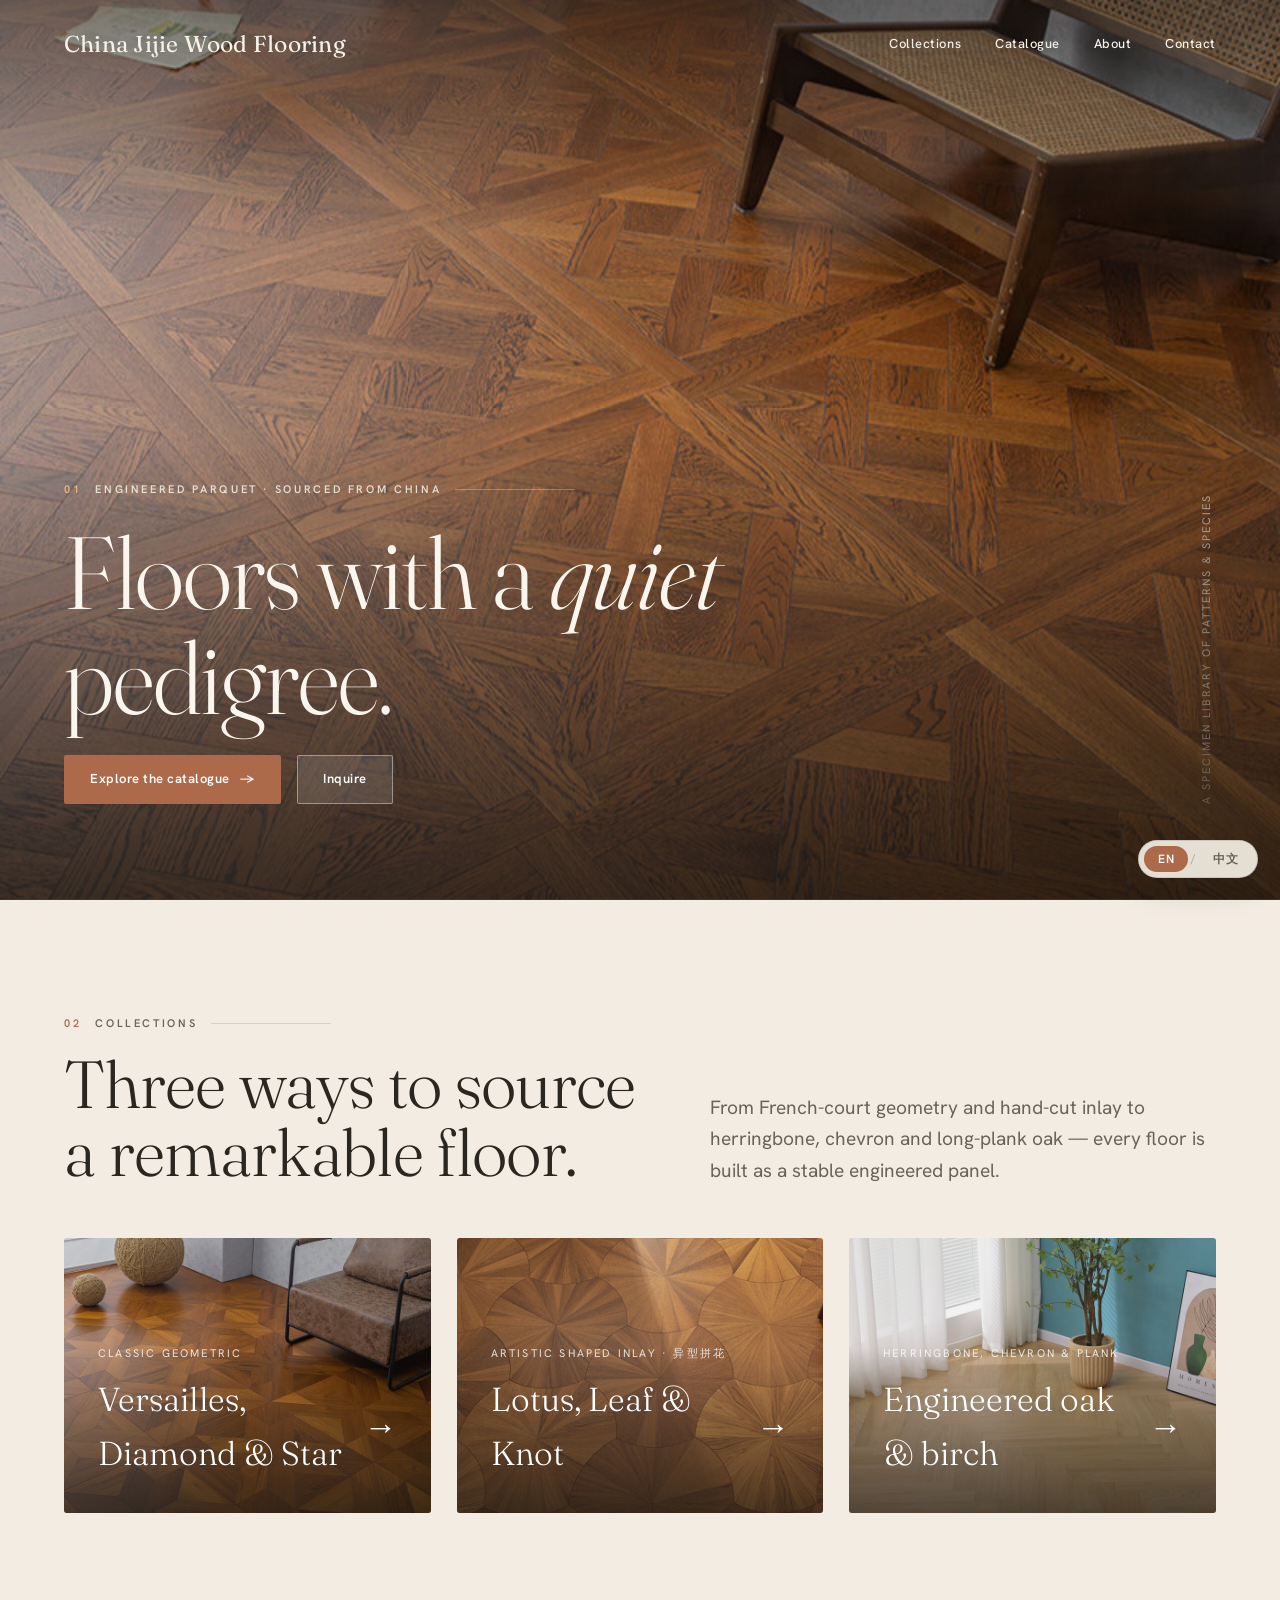
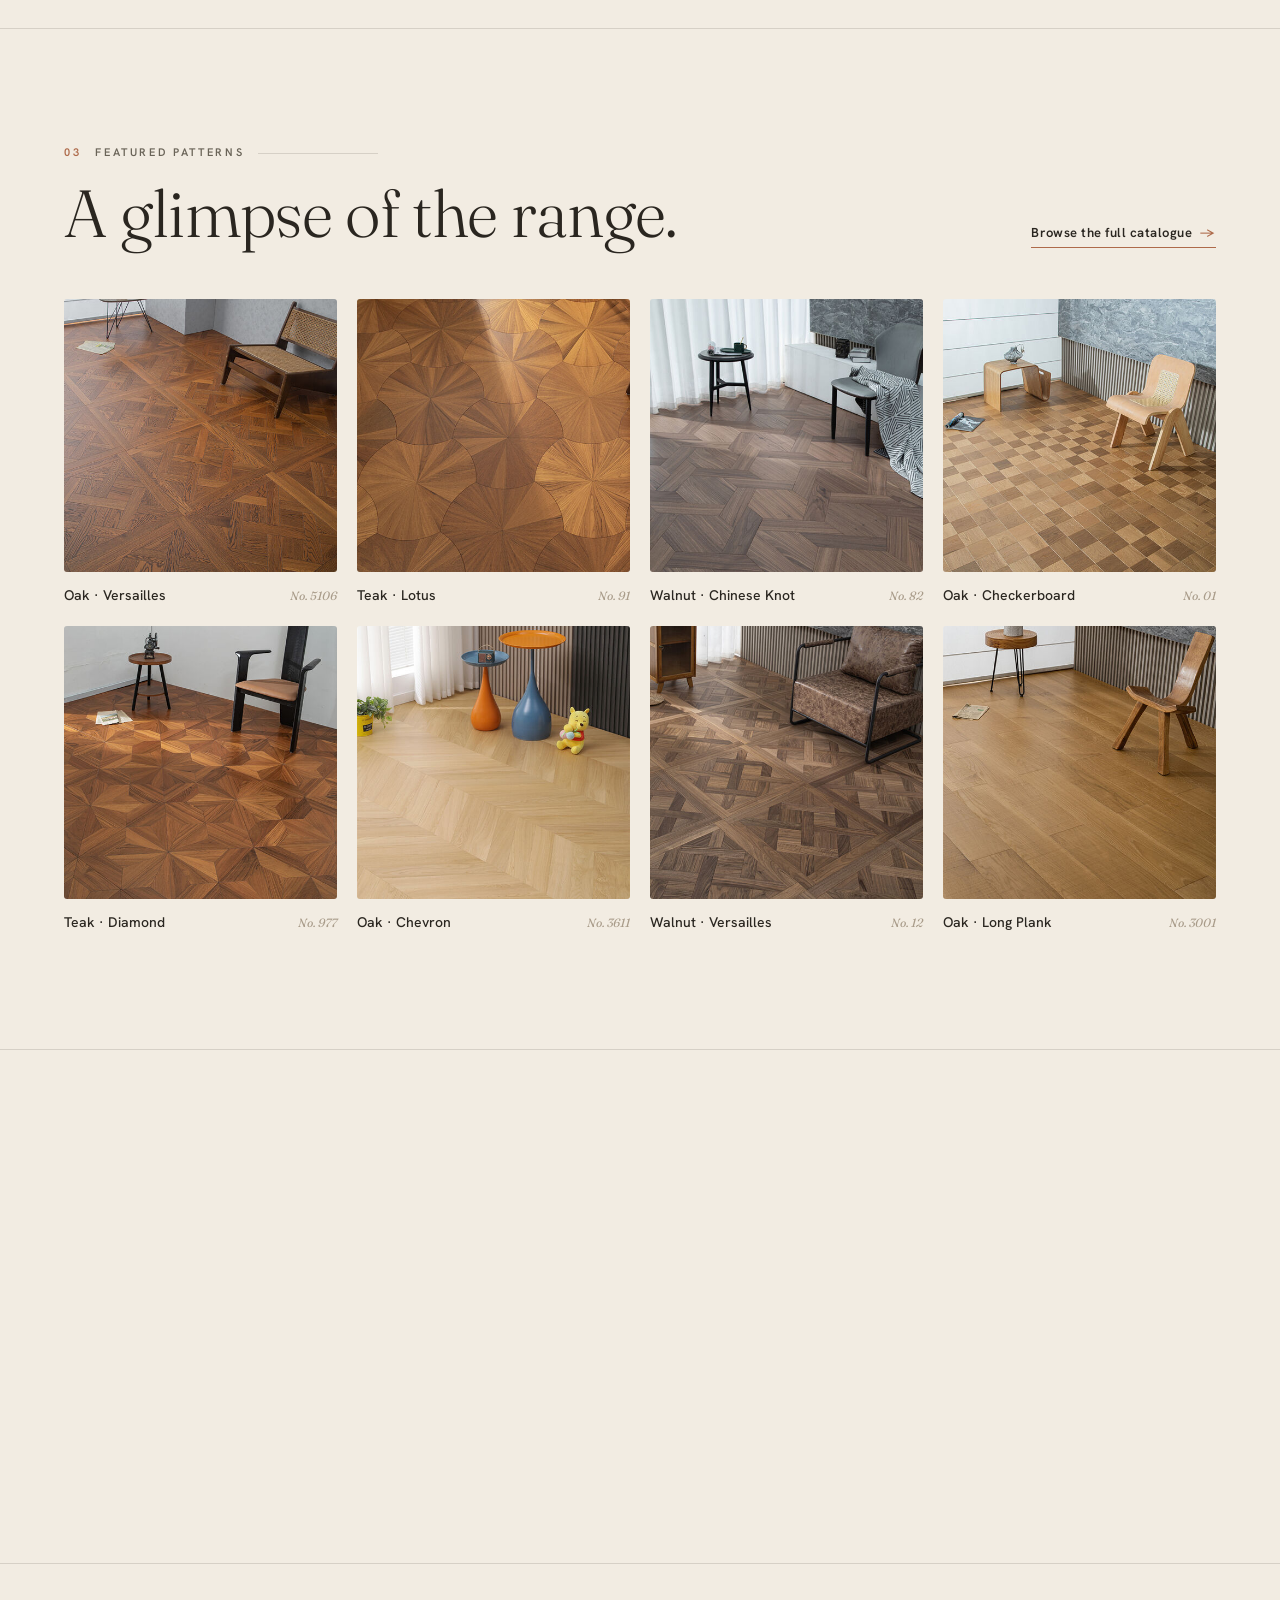
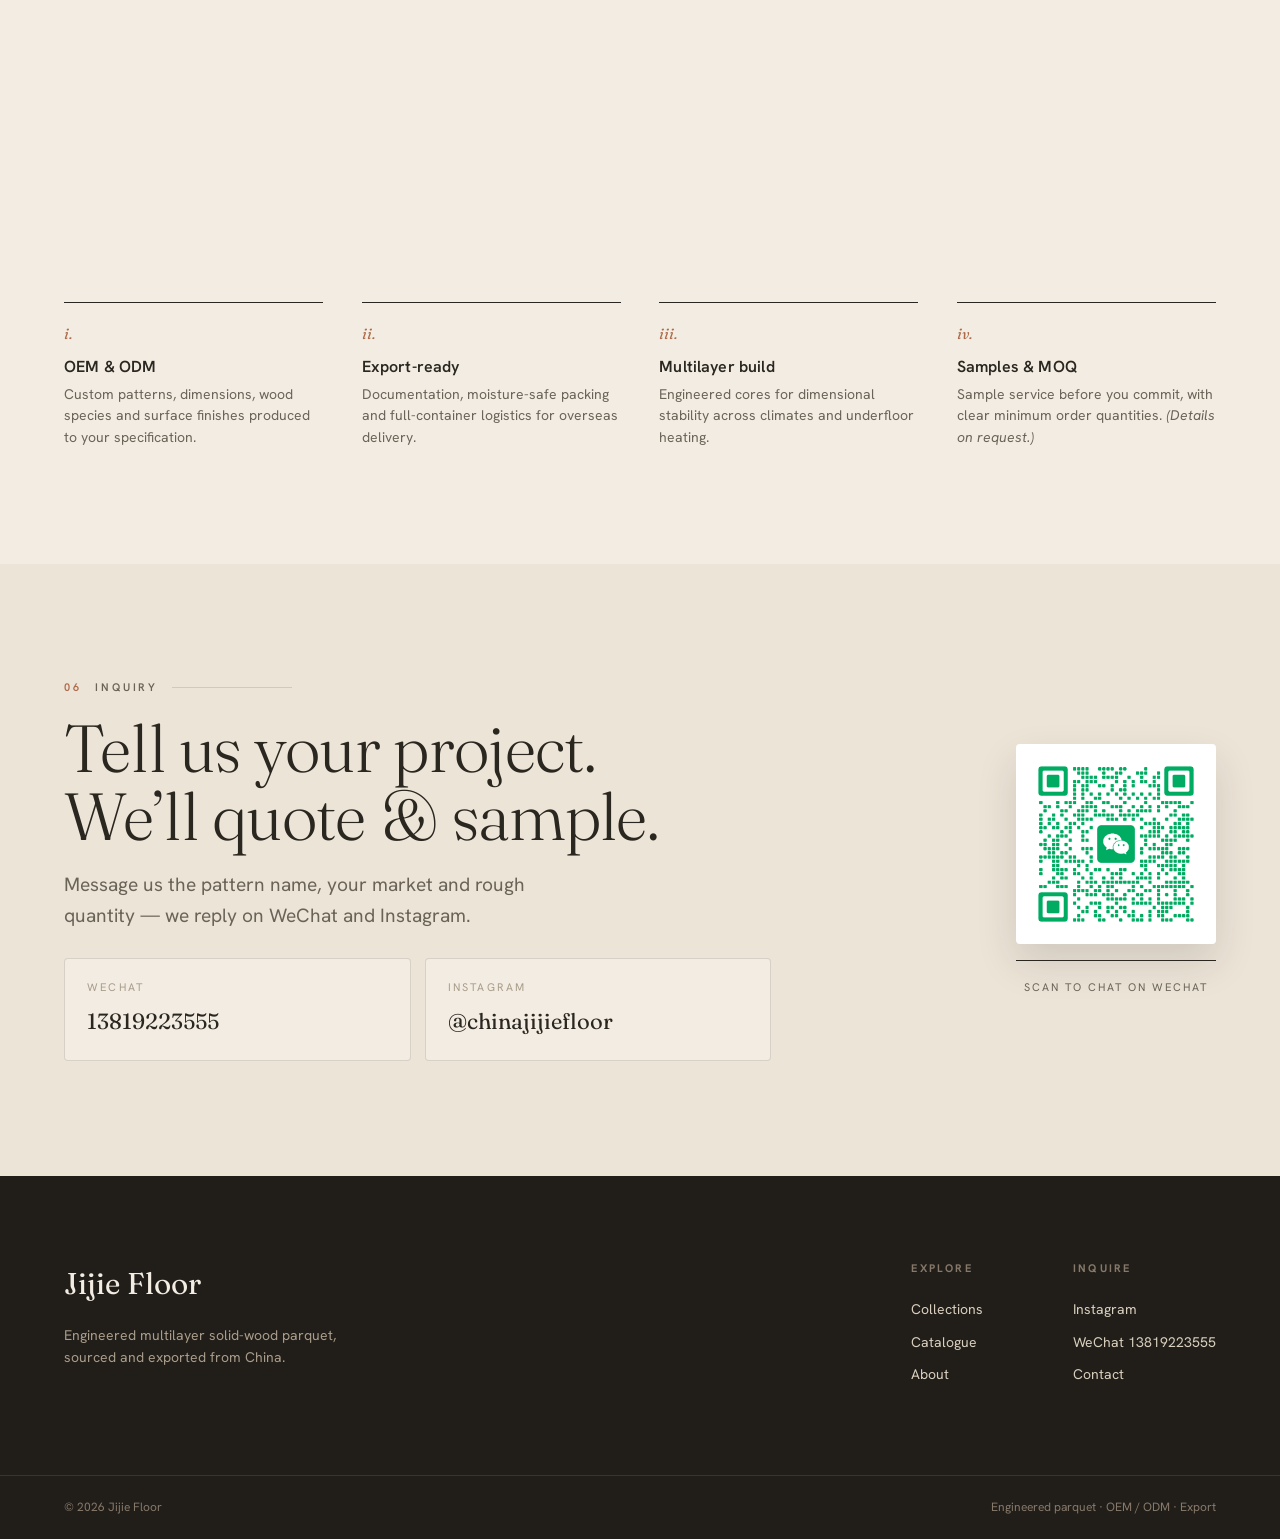
==== commit fa14272b: "Add 102 products from category QR links (chevron, herringbone, sawtooth, shaped inlay) Scraped image" ====
--- a/index.html
+++ b/index.html
@@ -65,7 +65,7 @@
       <img src="assets/img/detail/oak-herringbone-3311.jpg" alt="Oak herringbone, chevron and plank flooring">
       <div class="tile__body">
         <span class="k" data-i18n>Herringbone, Chevron &amp; Plank</span>
-        <span class="t"><span data-i18n>Engineered oak</span> <span class="arr">→</span></span>
+        <span class="t"><span data-i18n>Engineered oak &amp; birch</span> <span class="arr">→</span></span>
       </div>
     </a>
   </div>
@@ -78,7 +78,7 @@
       <p class="eyebrow"><span class="idx">03</span> <span data-i18n>Featured patterns</span></p>
       <h2 class="title d2" data-i18n="home.feat.h2">A glimpse of the range.</h2>
     </div>
-    <a class="link-arrow" href="catalogue.html"><span data-i18n="home.feat.browse">Browse all 91</span> <span class="arr">→</span></a>
+    <a class="link-arrow" href="catalogue.html"><span data-i18n="home.feat.browse">Browse the full catalogue</span> <span class="arr">→</span></a>
   </div>
   <div class="fgrid reveal">
     <a class="fcard" href="catalogue.html#p=oak-versailles-5106"><div class="fcard__img"><img loading="lazy" src="assets/img/grid/oak-versailles-5106.jpg" alt="Oak Versailles parquet"></div><div class="fcard__cap"><span class="n" data-i18n>Oak · Versailles</span><span class="c">No. 5106</span></div></a>
--- a/assets/css/styles.css
+++ b/assets/css/styles.css
@@ -129,7 +129,11 @@
 .hero h1{margin:22px 0 26px;max-width:14ch;color:#FBF7EF}
 .hero__actions{display:flex;gap:16px;flex-wrap:wrap}
 .hero__meta{position:absolute;right:var(--gutter);bottom:clamp(56px,8vw,96px);text-align:right;font-size:11px;letter-spacing:.18em;text-transform:uppercase;color:rgba(247,242,233,.7);writing-mode:vertical-rl;transform:rotate(180deg)}
-@media(max-width:760px){.hero__meta{display:none}}
+@media(max-width:760px){
+  .hero__meta{display:none}
+  /* mobile-only hero image (desktop keeps the inline background) */
+  .hero__bg{background-image:url('../img/hero-mobile.jpg')!important;background-position:center}
+}
 
 /* ---------- Collection tiles ---------- */
 .tiles{display:grid;grid-template-columns:repeat(3,1fr);gap:clamp(14px,2vw,26px)}
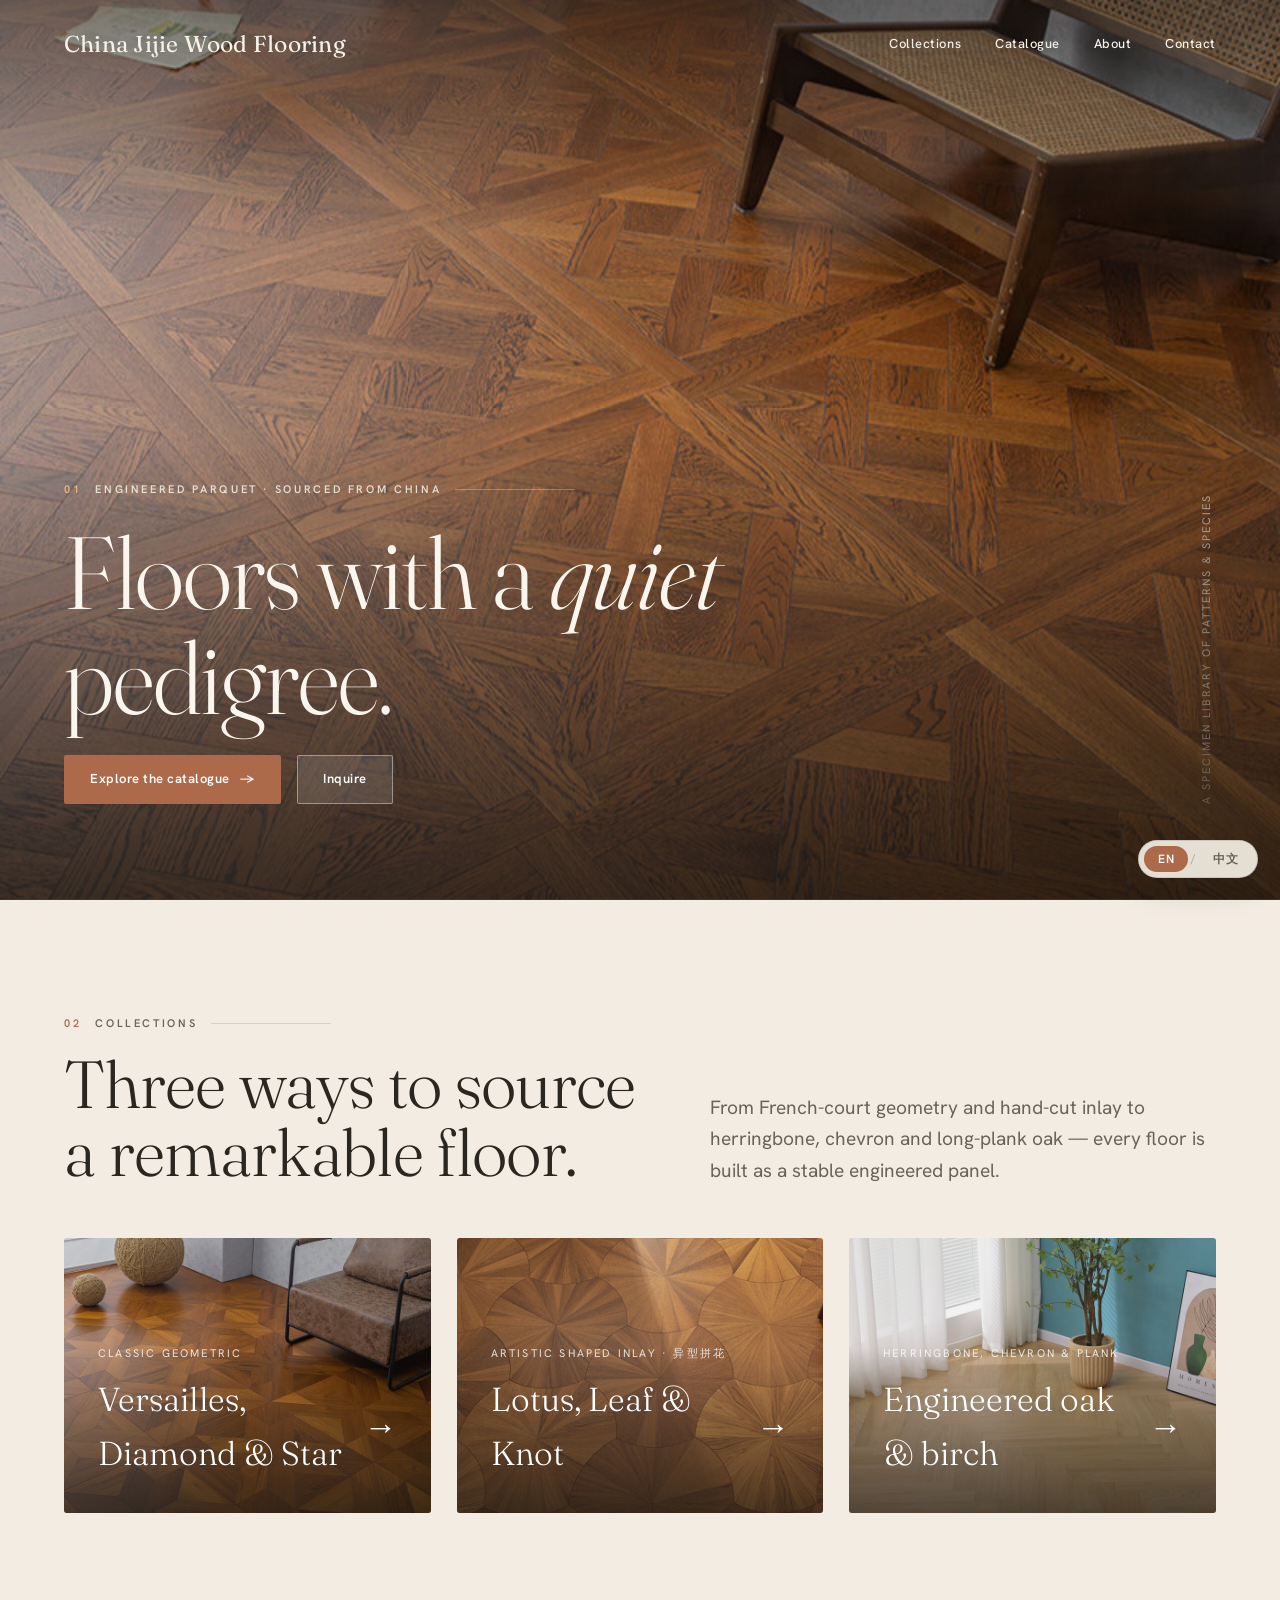
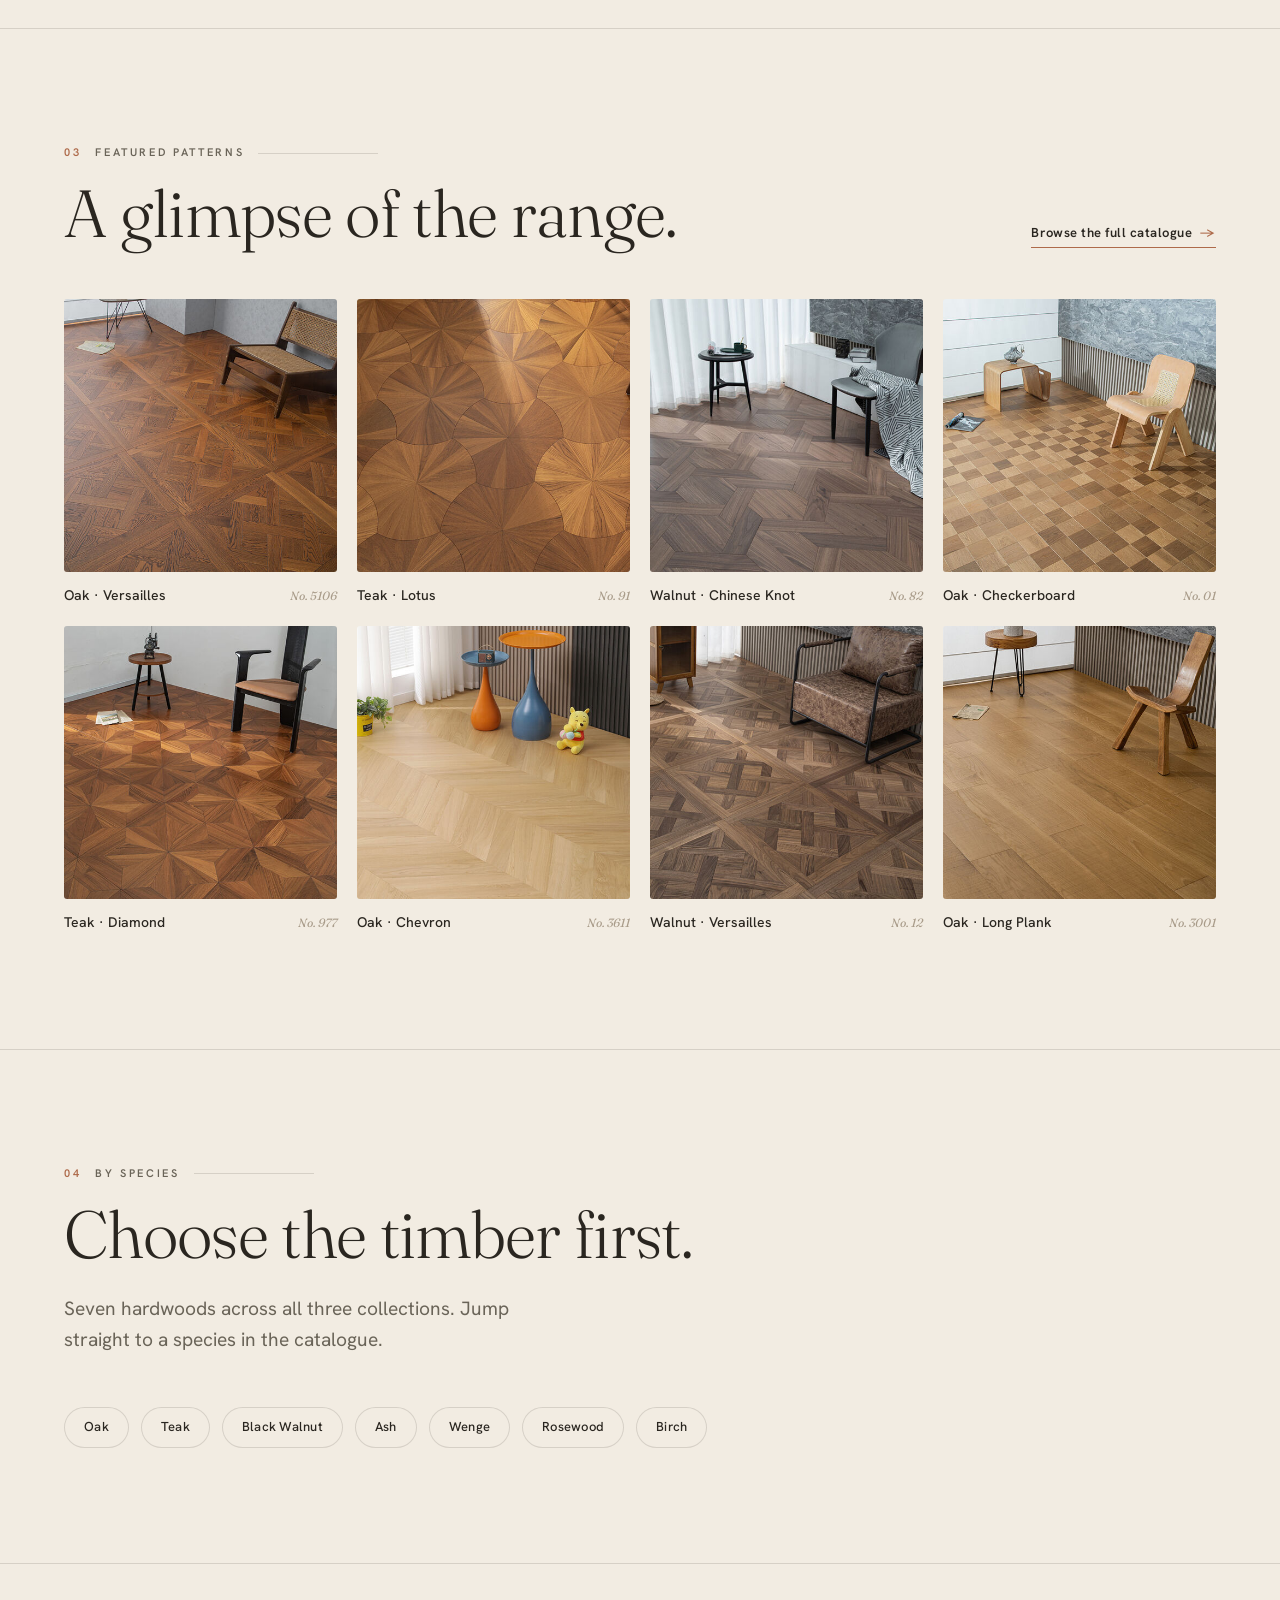
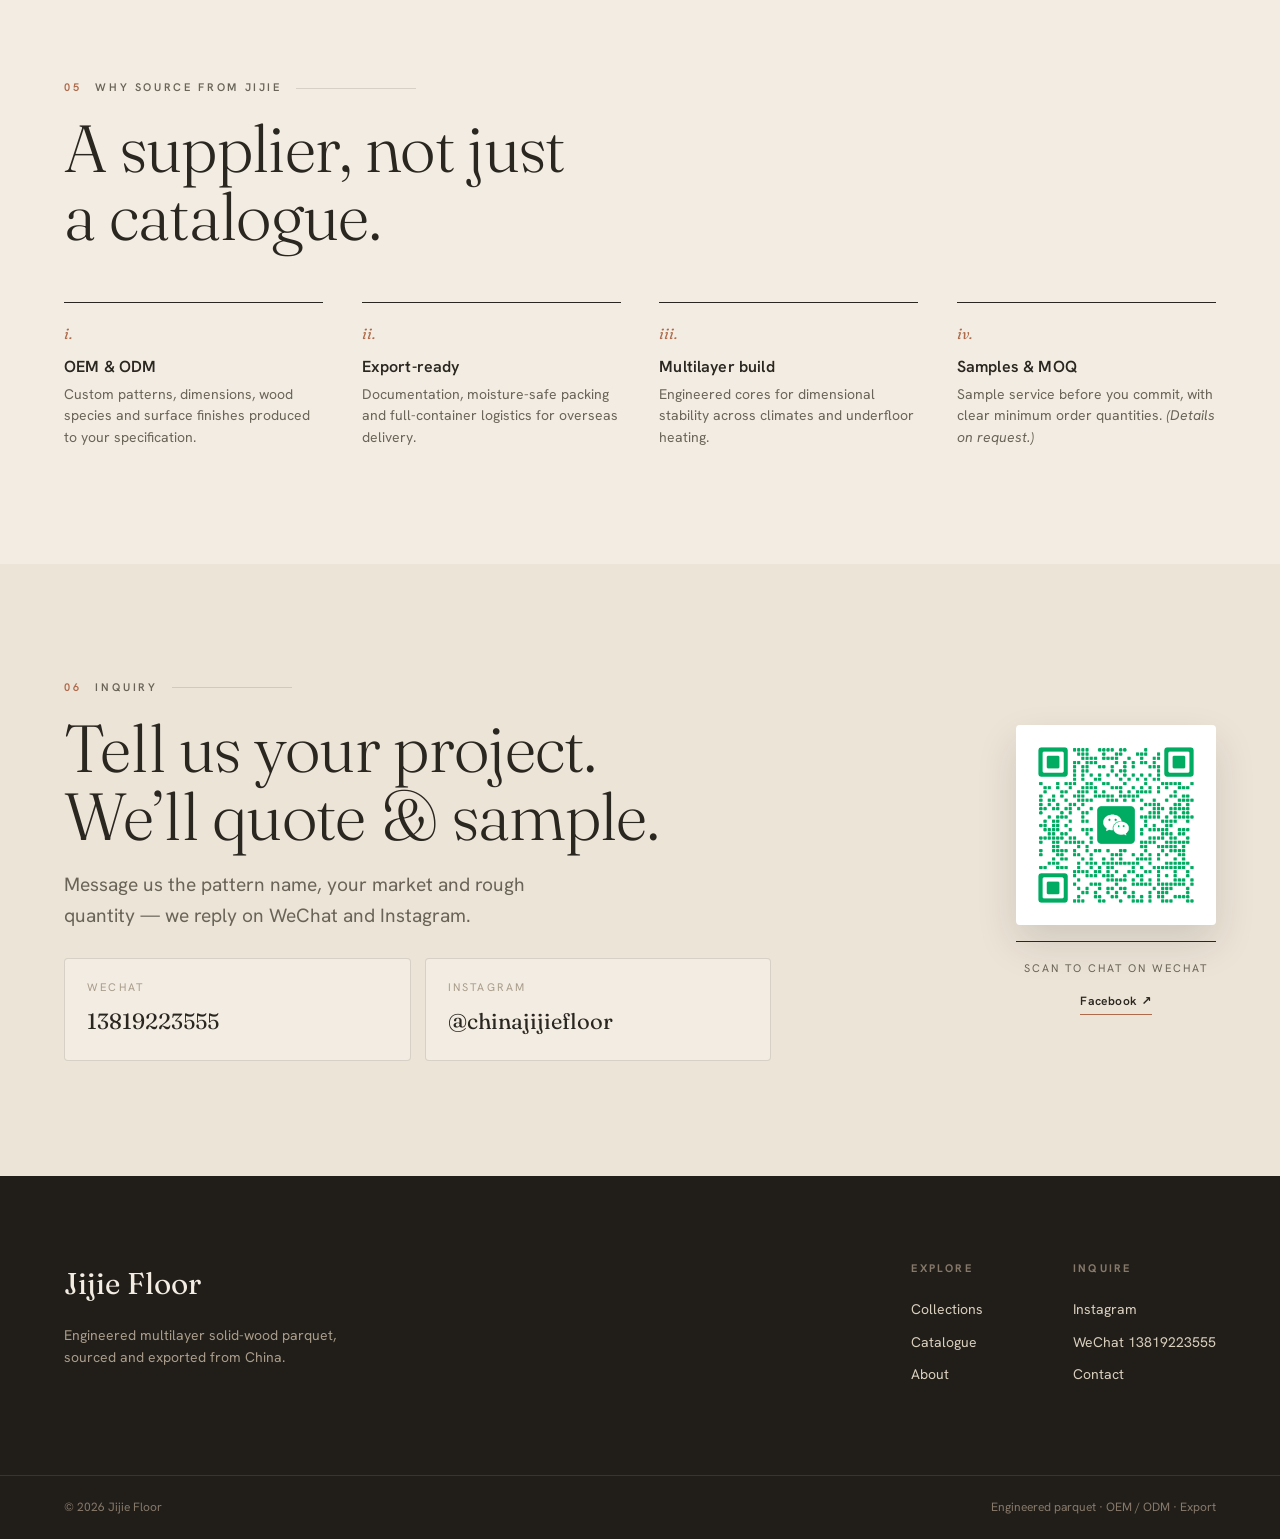
==== commit 317eeeee: "Add Facebook link beside the WeChat QR Co-Authored-By: Claude Opus 4.8 (1M context) <noreply@anthrop" ====
--- a/index.html
+++ b/index.html
@@ -145,6 +145,7 @@
       <!-- PLACEHOLDER: replace assets/img/qr-wechat.png with the real WeChat QR code -->
       <img src="assets/img/qr-wechat.png" alt="WeChat QR code">
       <div class="cap" data-i18n="qr.cap">Scan to chat on WeChat</div>
+      <a class="qr-fb" href="https://www.facebook.com/share/1bcd8Hy6Ee/?mibextid=wwXIfr" target="_blank" rel="noopener">Facebook ↗</a>
     </div>
   </div>
 </section>
--- a/assets/css/styles.css
+++ b/assets/css/styles.css
@@ -131,8 +131,13 @@
 .hero__meta{position:absolute;right:var(--gutter);bottom:clamp(56px,8vw,96px);text-align:right;font-size:11px;letter-spacing:.18em;text-transform:uppercase;color:rgba(247,242,233,.7);writing-mode:vertical-rl;transform:rotate(180deg)}
 @media(max-width:760px){
   .hero__meta{display:none}
-  /* mobile-only hero image (desktop keeps the inline background) */
-  .hero__bg{background-image:url('../img/hero-mobile.jpg')!important;background-position:center}
+  /* mobile-only hero image, shown in full (contain) on a dark frame; desktop keeps the inline cover bg */
+  .hero{background:#211e19}
+  .hero__bg{
+    background-image:url('../img/hero-mobile.jpg')!important;
+    background-size:contain;background-position:center;background-repeat:no-repeat;
+  }
+  .hero::after{background:linear-gradient(0deg,rgba(20,16,12,.82) 0%,rgba(20,16,12,.45) 16%,rgba(20,16,12,0) 42%)}
 }
 
 /* ---------- Collection tiles ---------- */
@@ -190,6 +195,8 @@
 .qr-wrap{justify-self:end;text-align:center}
 .qr-wrap img{width:200px;height:200px;border:10px solid #fff;box-shadow:0 18px 40px rgba(42,38,32,.14);border-radius:4px}
 .qr-wrap .cap{font-size:11px;letter-spacing:.18em;text-transform:uppercase;color:var(--ink-soft);margin-top:16px}
+.qr-fb{display:inline-flex;align-items:center;gap:7px;margin-top:14px;font-size:12px;font-weight:600;letter-spacing:.04em;color:var(--ink);border-bottom:1px solid var(--clay);padding-bottom:3px;transition:.3s var(--ease)}
+.qr-fb:hover{color:var(--clay)}
 @media(max-width:820px){.inq-grid{grid-template-columns:1fr}.qr-wrap{justify-self:start}}
 
 /* ---------- Footer ---------- */
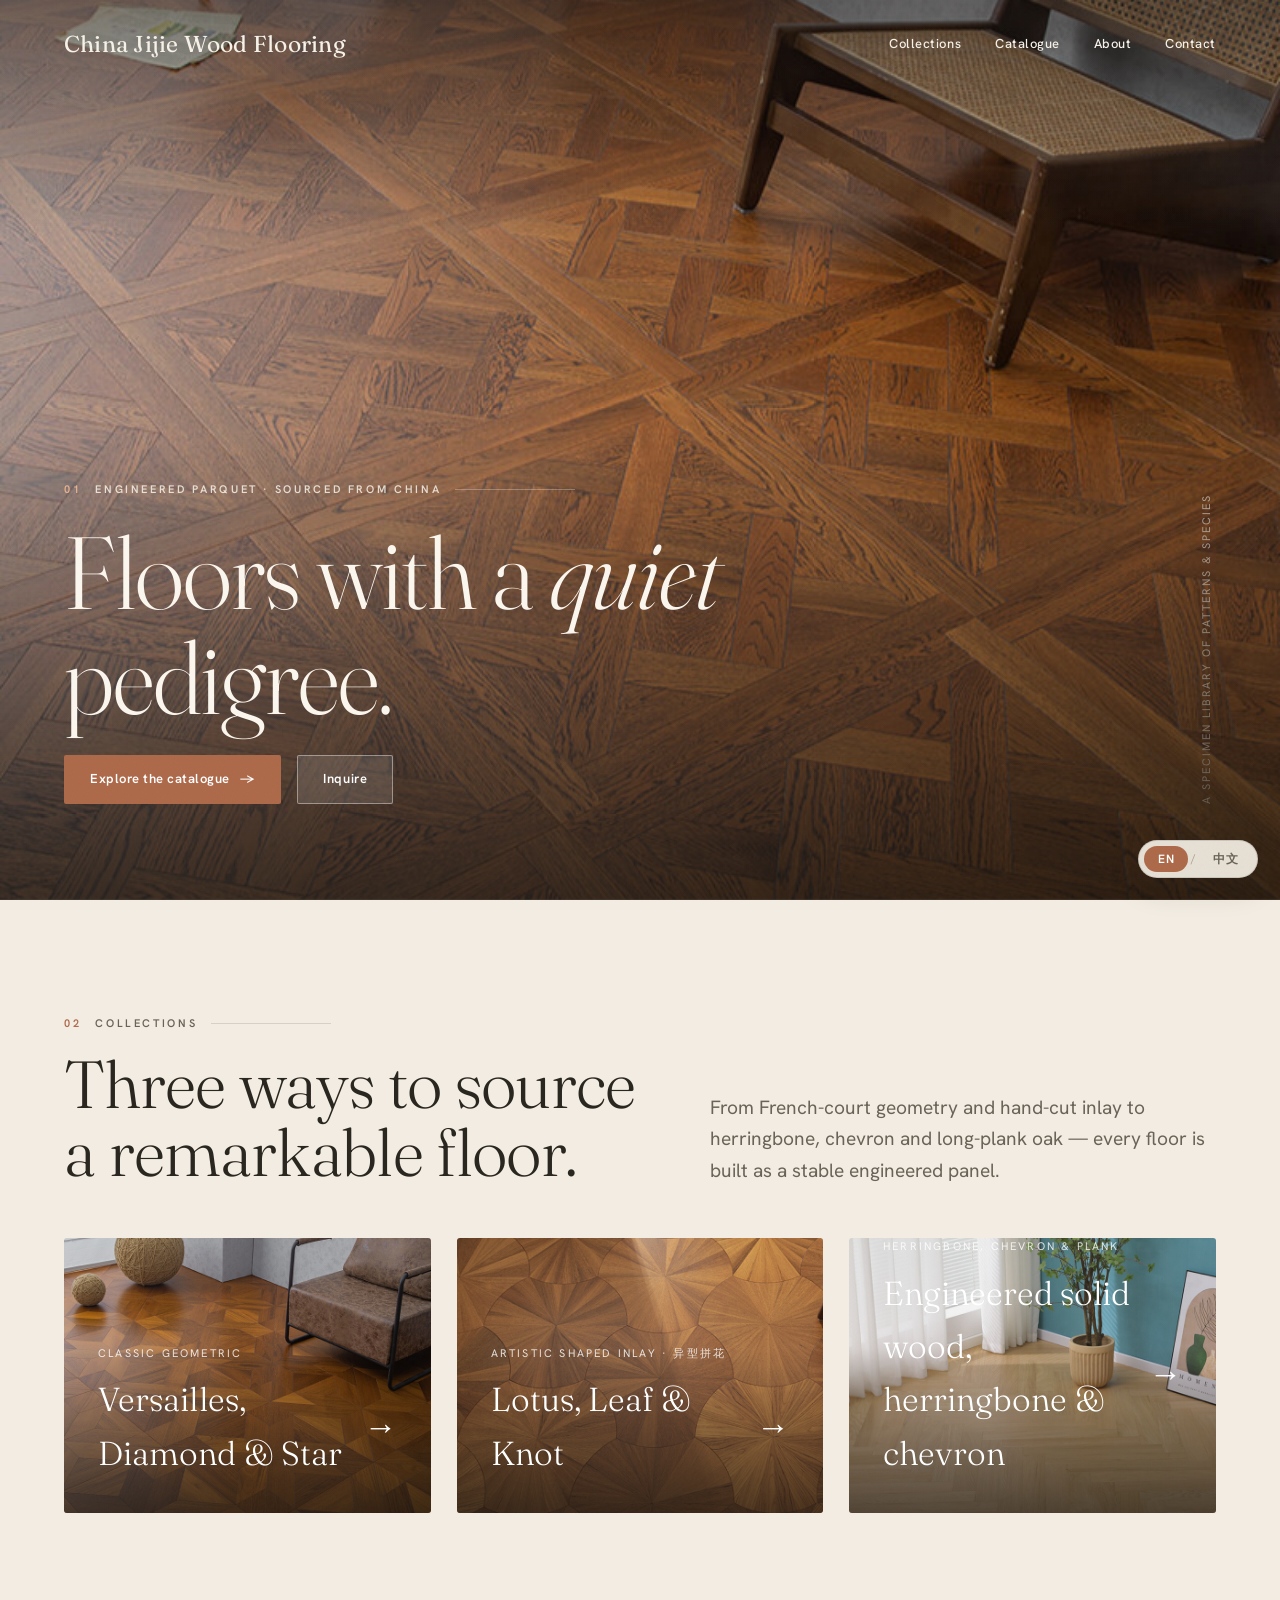
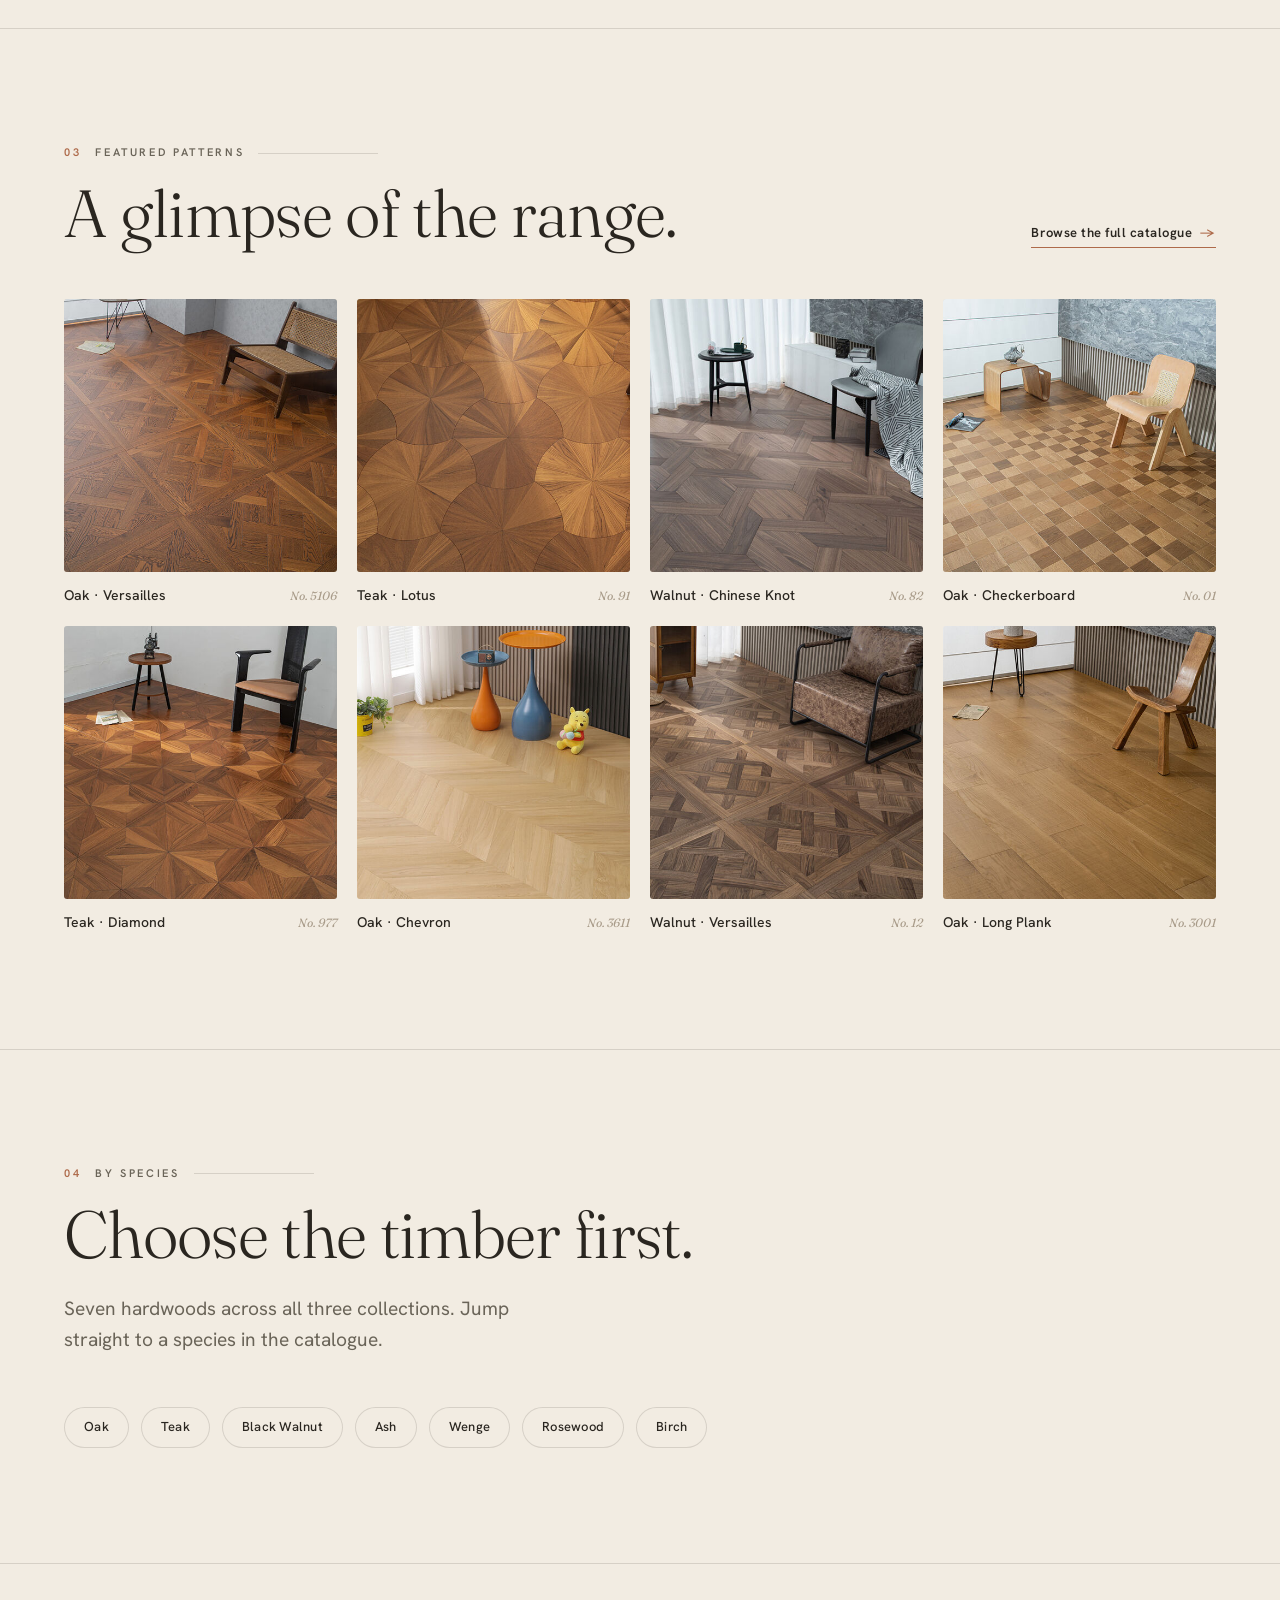
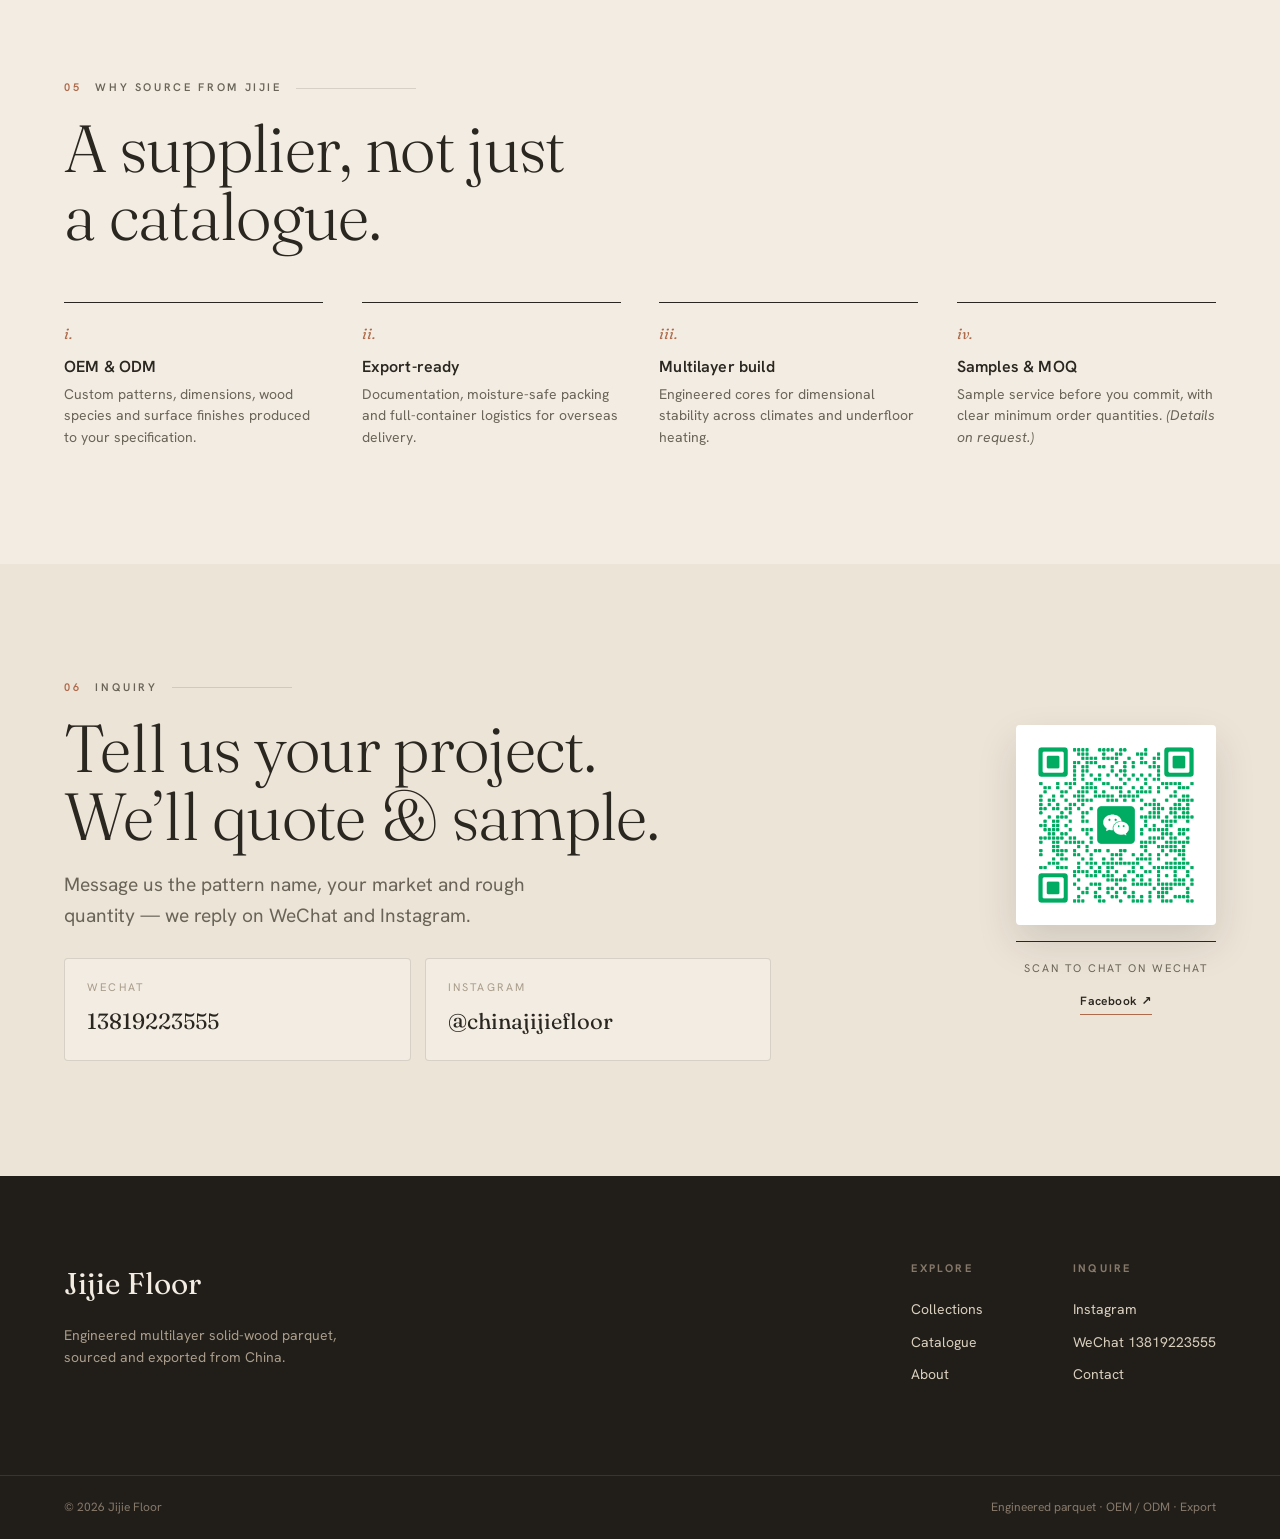
==== commit ce1c3775: "Retitle third Collections card to engineered solid wood, herringbone & chevron Co-Authored-By: Claud" ====
--- a/index.html
+++ b/index.html
@@ -65,7 +65,7 @@
       <img src="assets/img/detail/oak-herringbone-3311.jpg" alt="Oak herringbone, chevron and plank flooring">
       <div class="tile__body">
         <span class="k" data-i18n>Herringbone, Chevron &amp; Plank</span>
-        <span class="t"><span data-i18n>Engineered oak &amp; birch</span> <span class="arr">→</span></span>
+        <span class="t"><span data-i18n>Engineered solid wood, herringbone &amp; chevron</span> <span class="arr">→</span></span>
       </div>
     </a>
   </div>
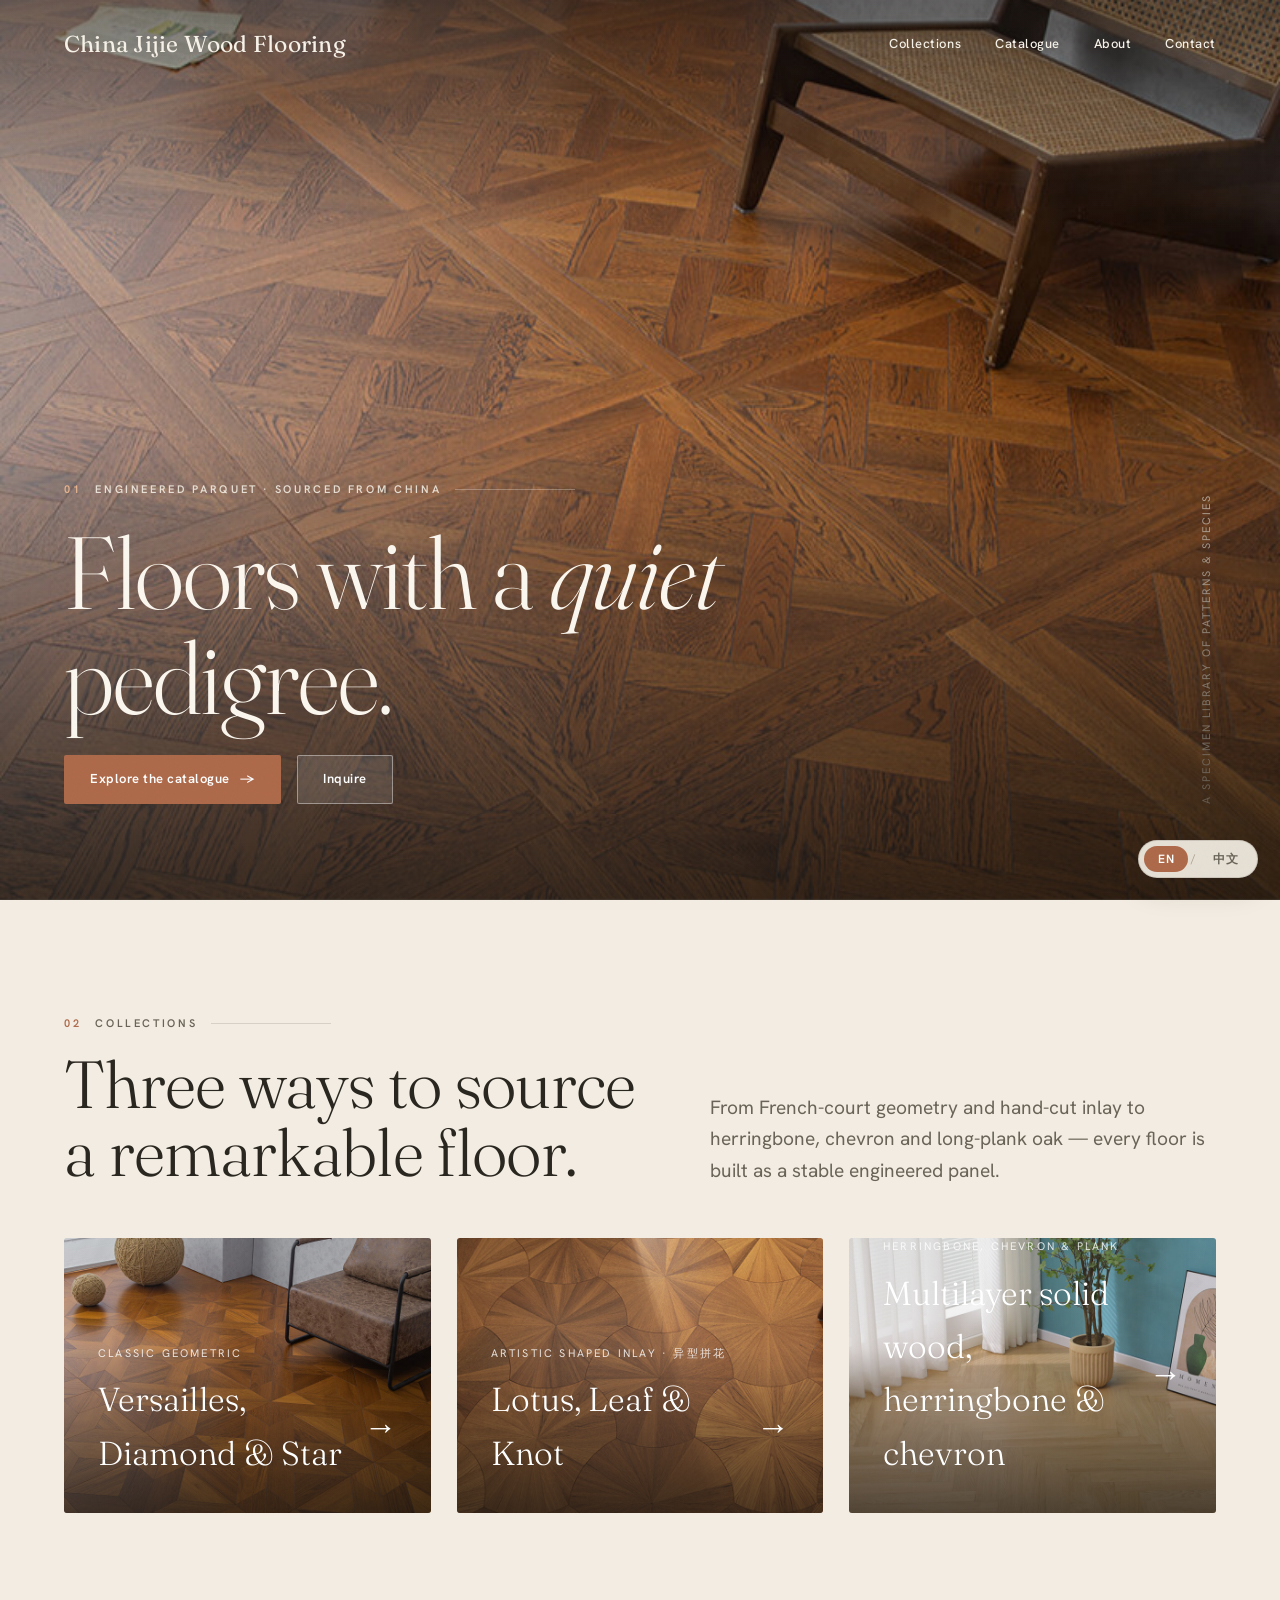
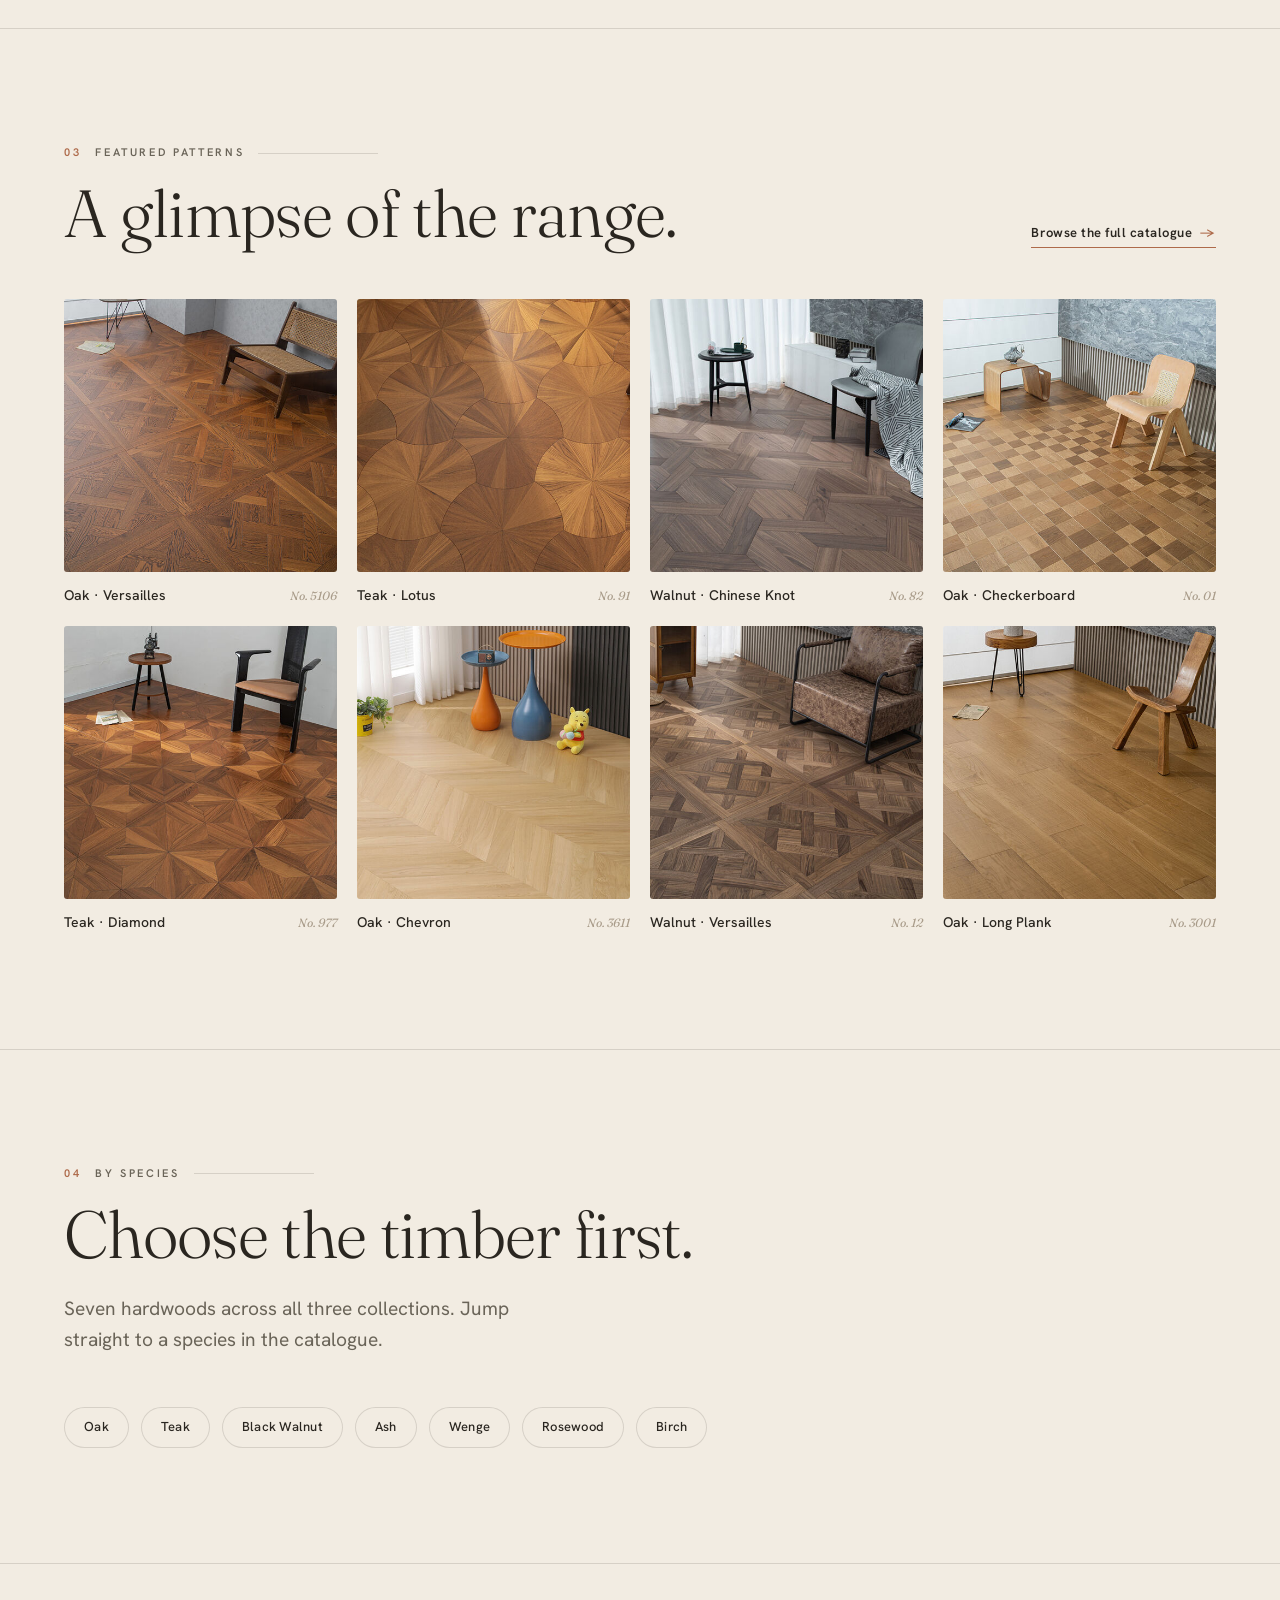
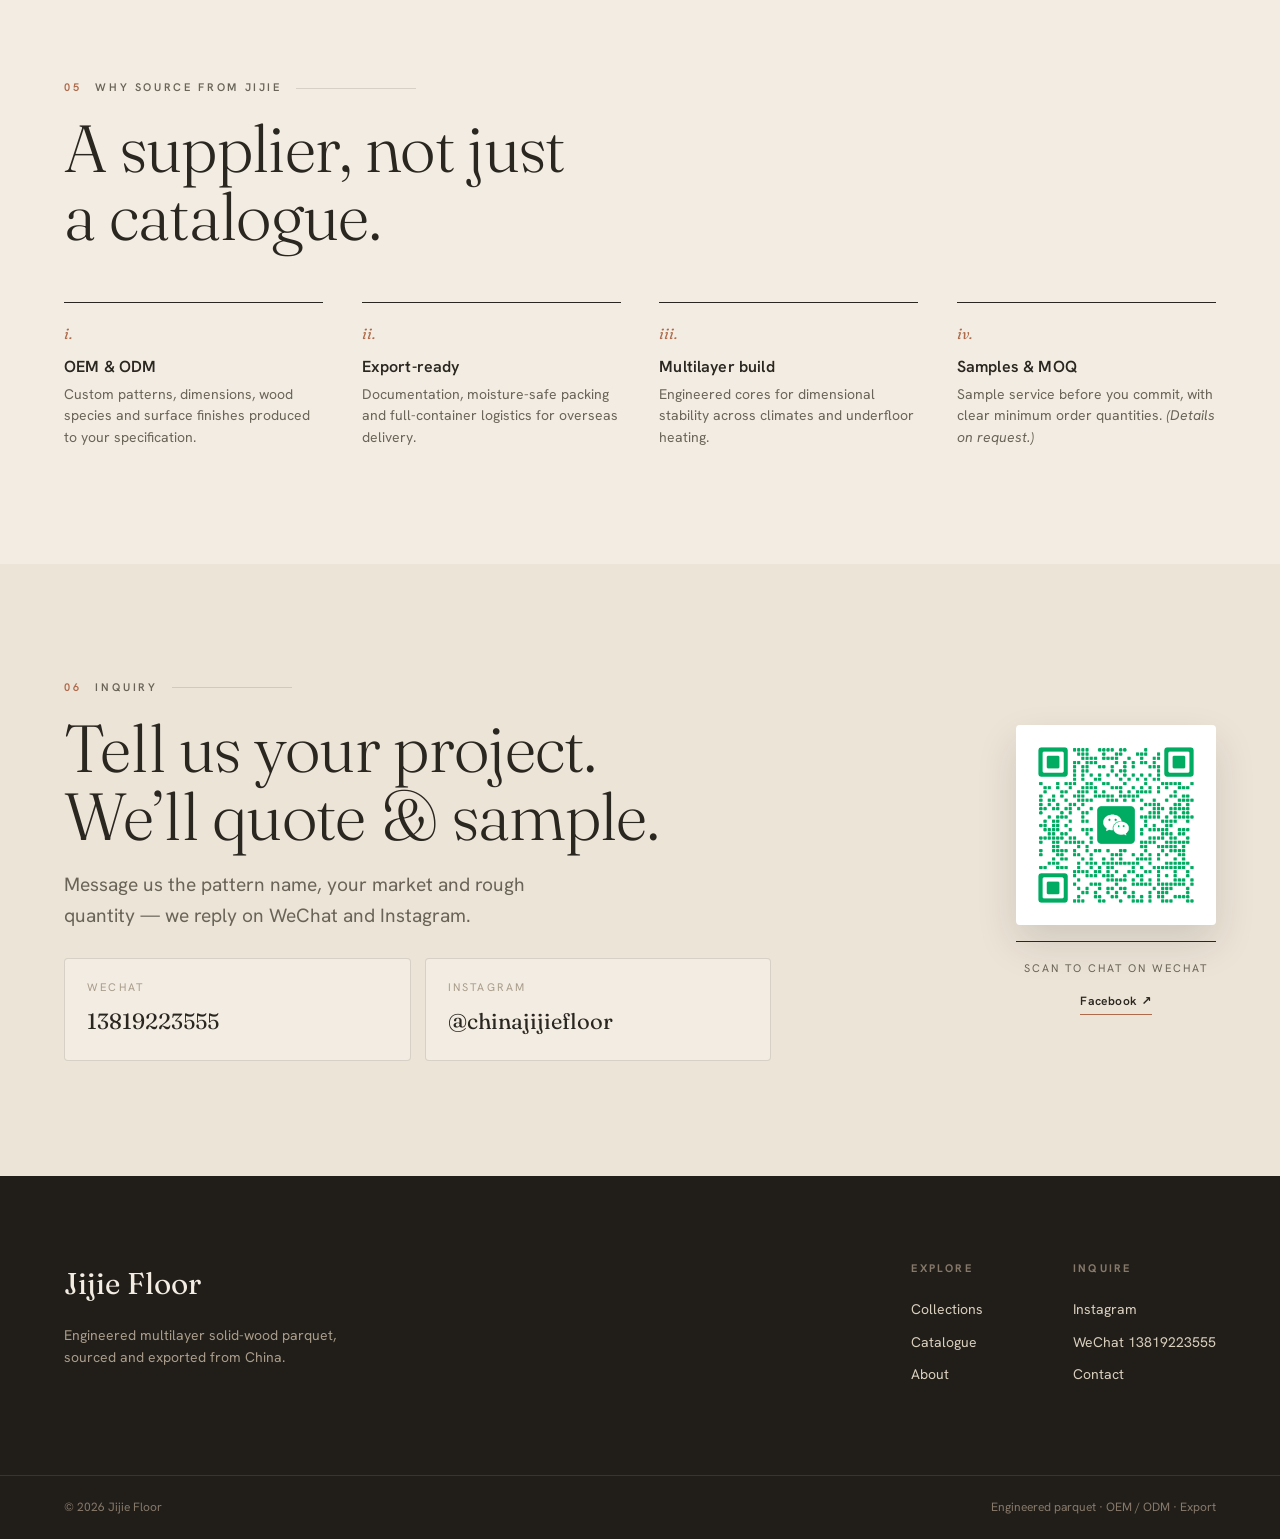
==== commit 5b73f6bc: "Use literal English for third card title (Multilayer solid wood, herringbone & chevron) Co-Authored-" ====
--- a/index.html
+++ b/index.html
@@ -65,7 +65,7 @@
       <img src="assets/img/detail/oak-herringbone-3311.jpg" alt="Oak herringbone, chevron and plank flooring">
       <div class="tile__body">
         <span class="k" data-i18n>Herringbone, Chevron &amp; Plank</span>
-        <span class="t"><span data-i18n>Engineered solid wood, herringbone &amp; chevron</span> <span class="arr">→</span></span>
+        <span class="t"><span data-i18n>Multilayer solid wood, herringbone &amp; chevron</span> <span class="arr">→</span></span>
       </div>
     </a>
   </div>
